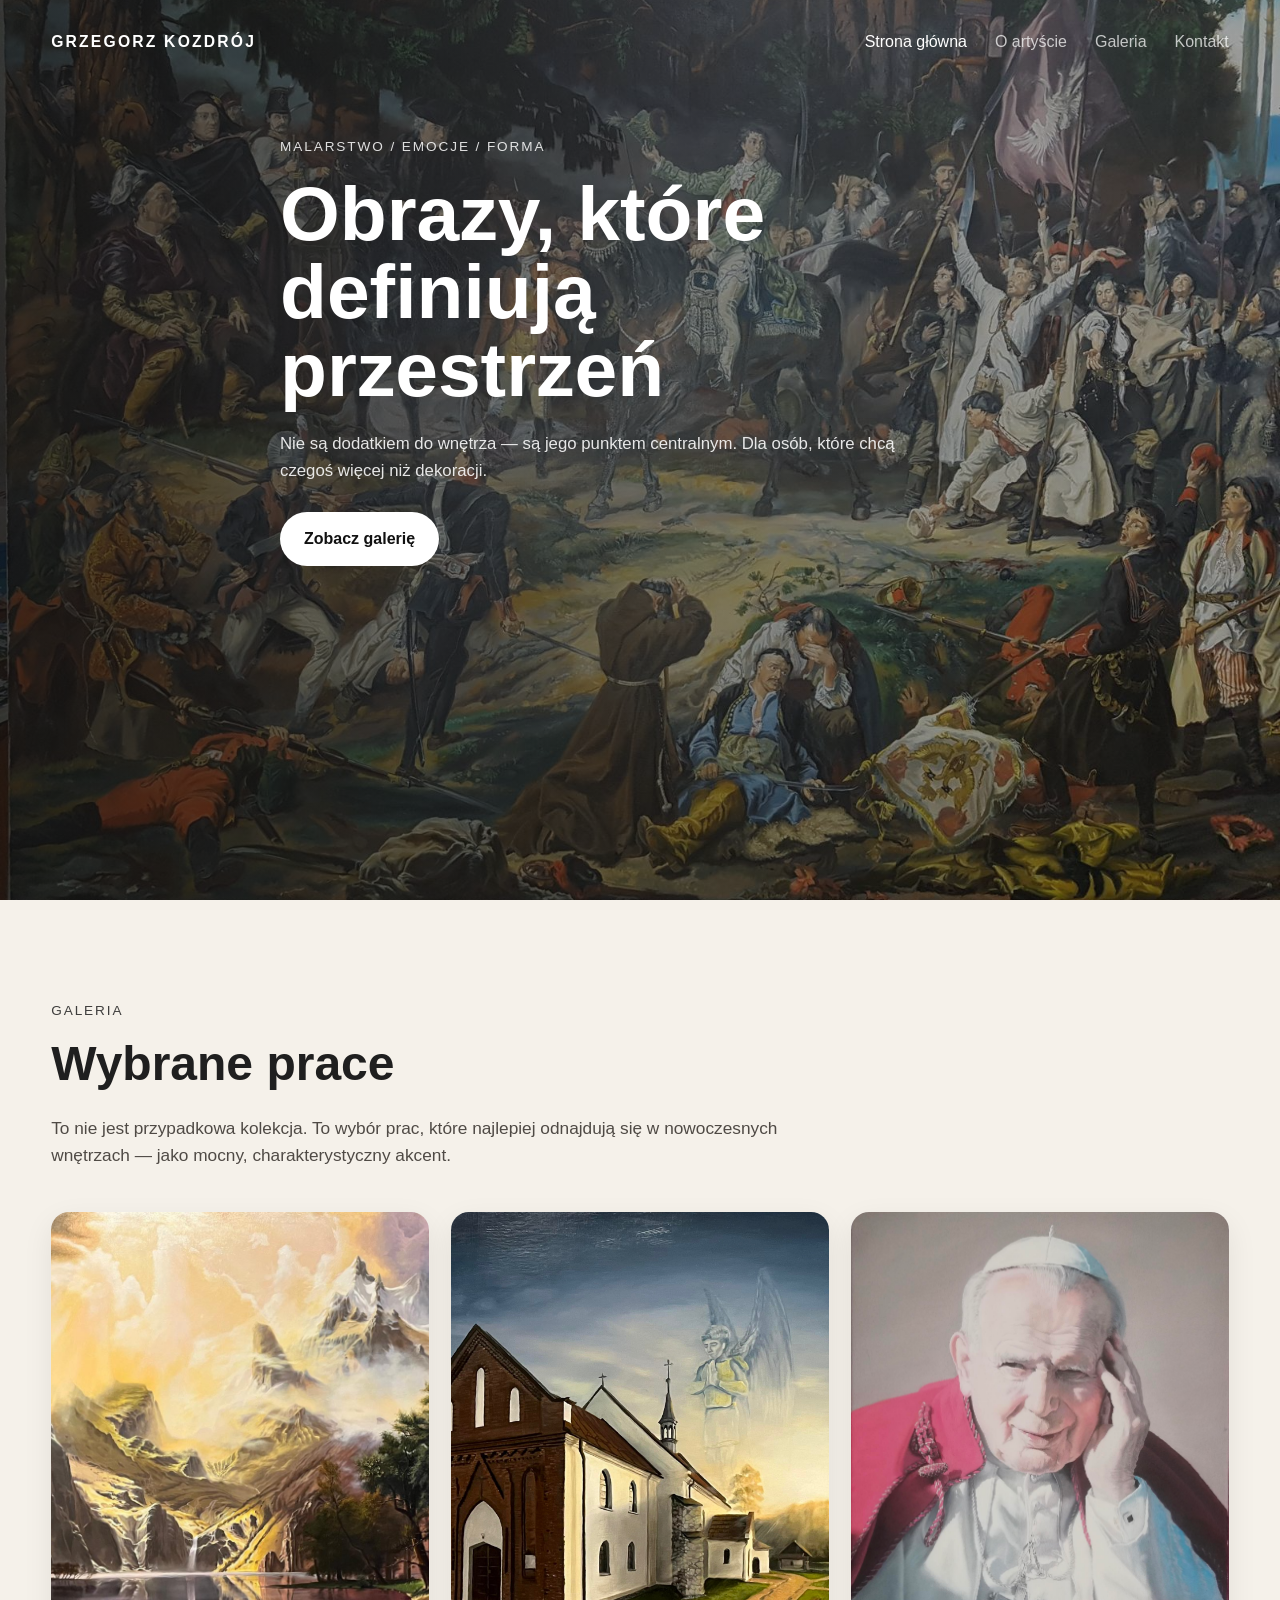
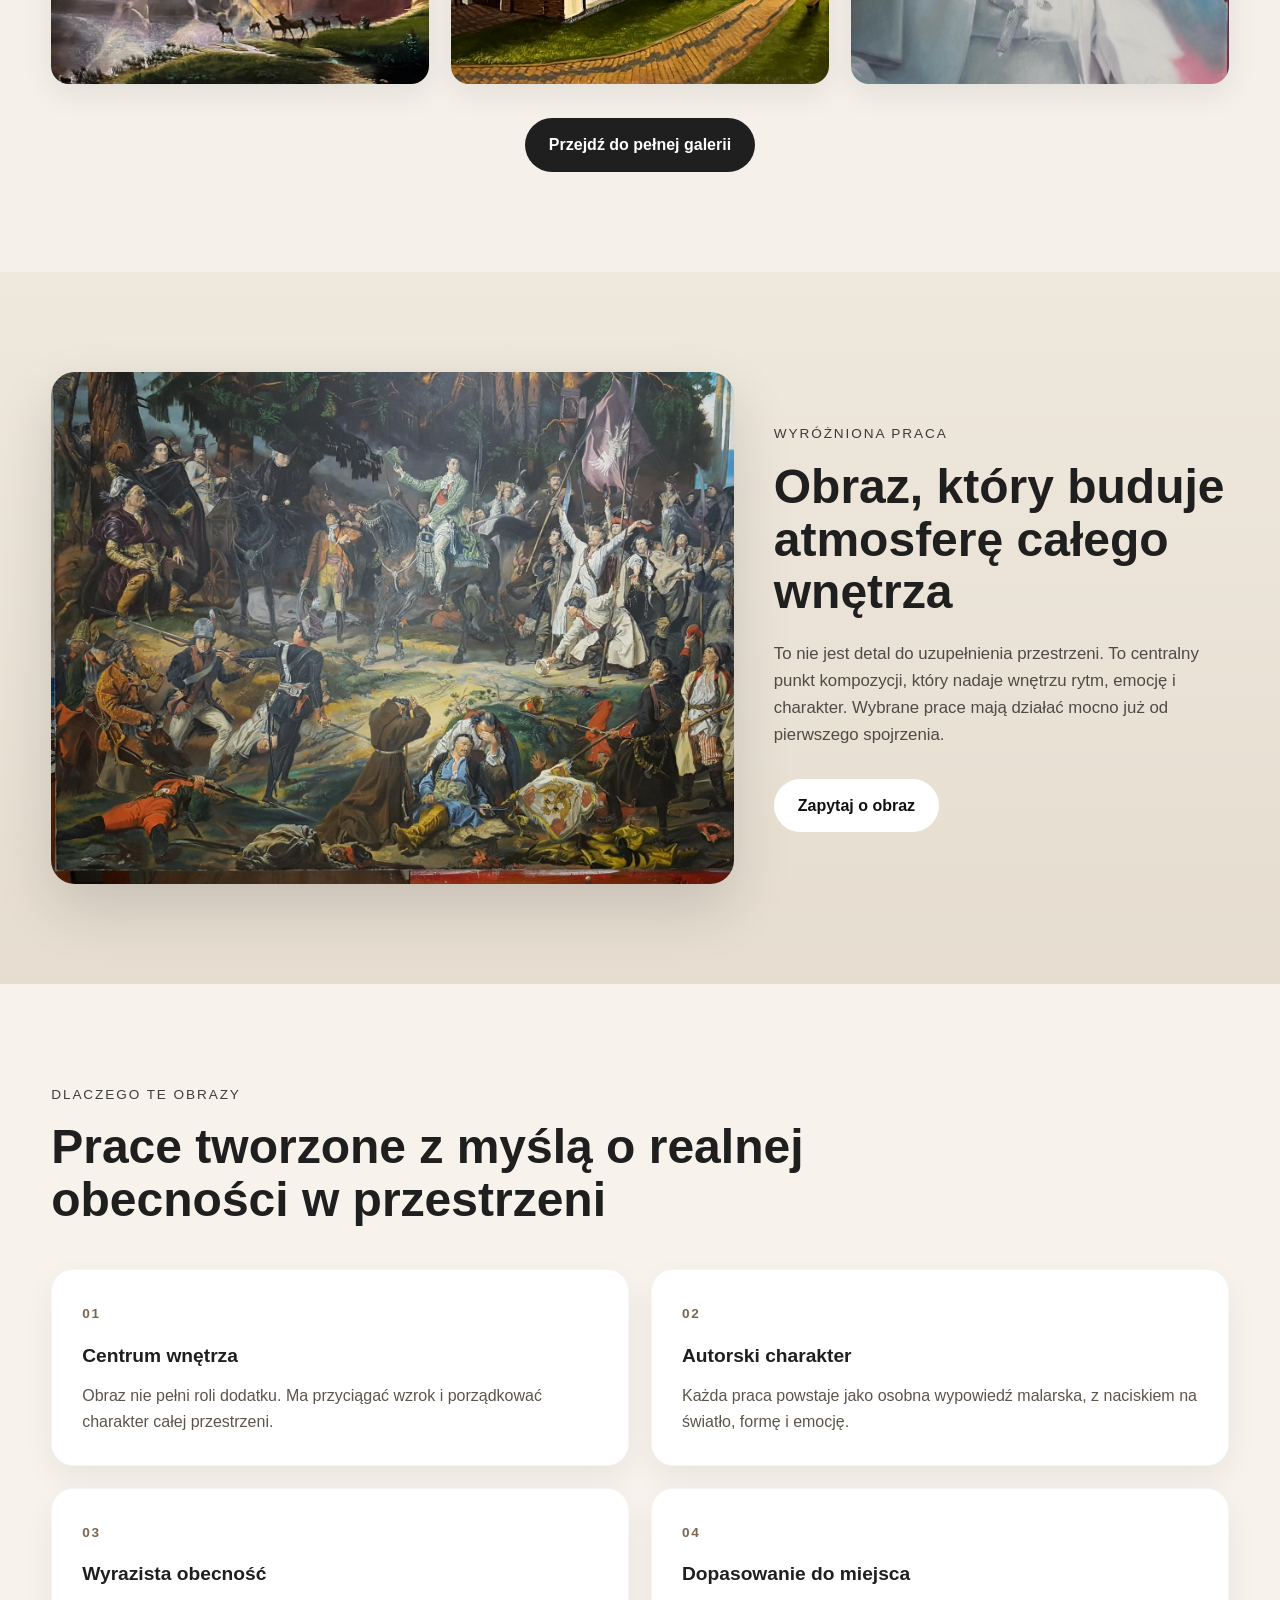
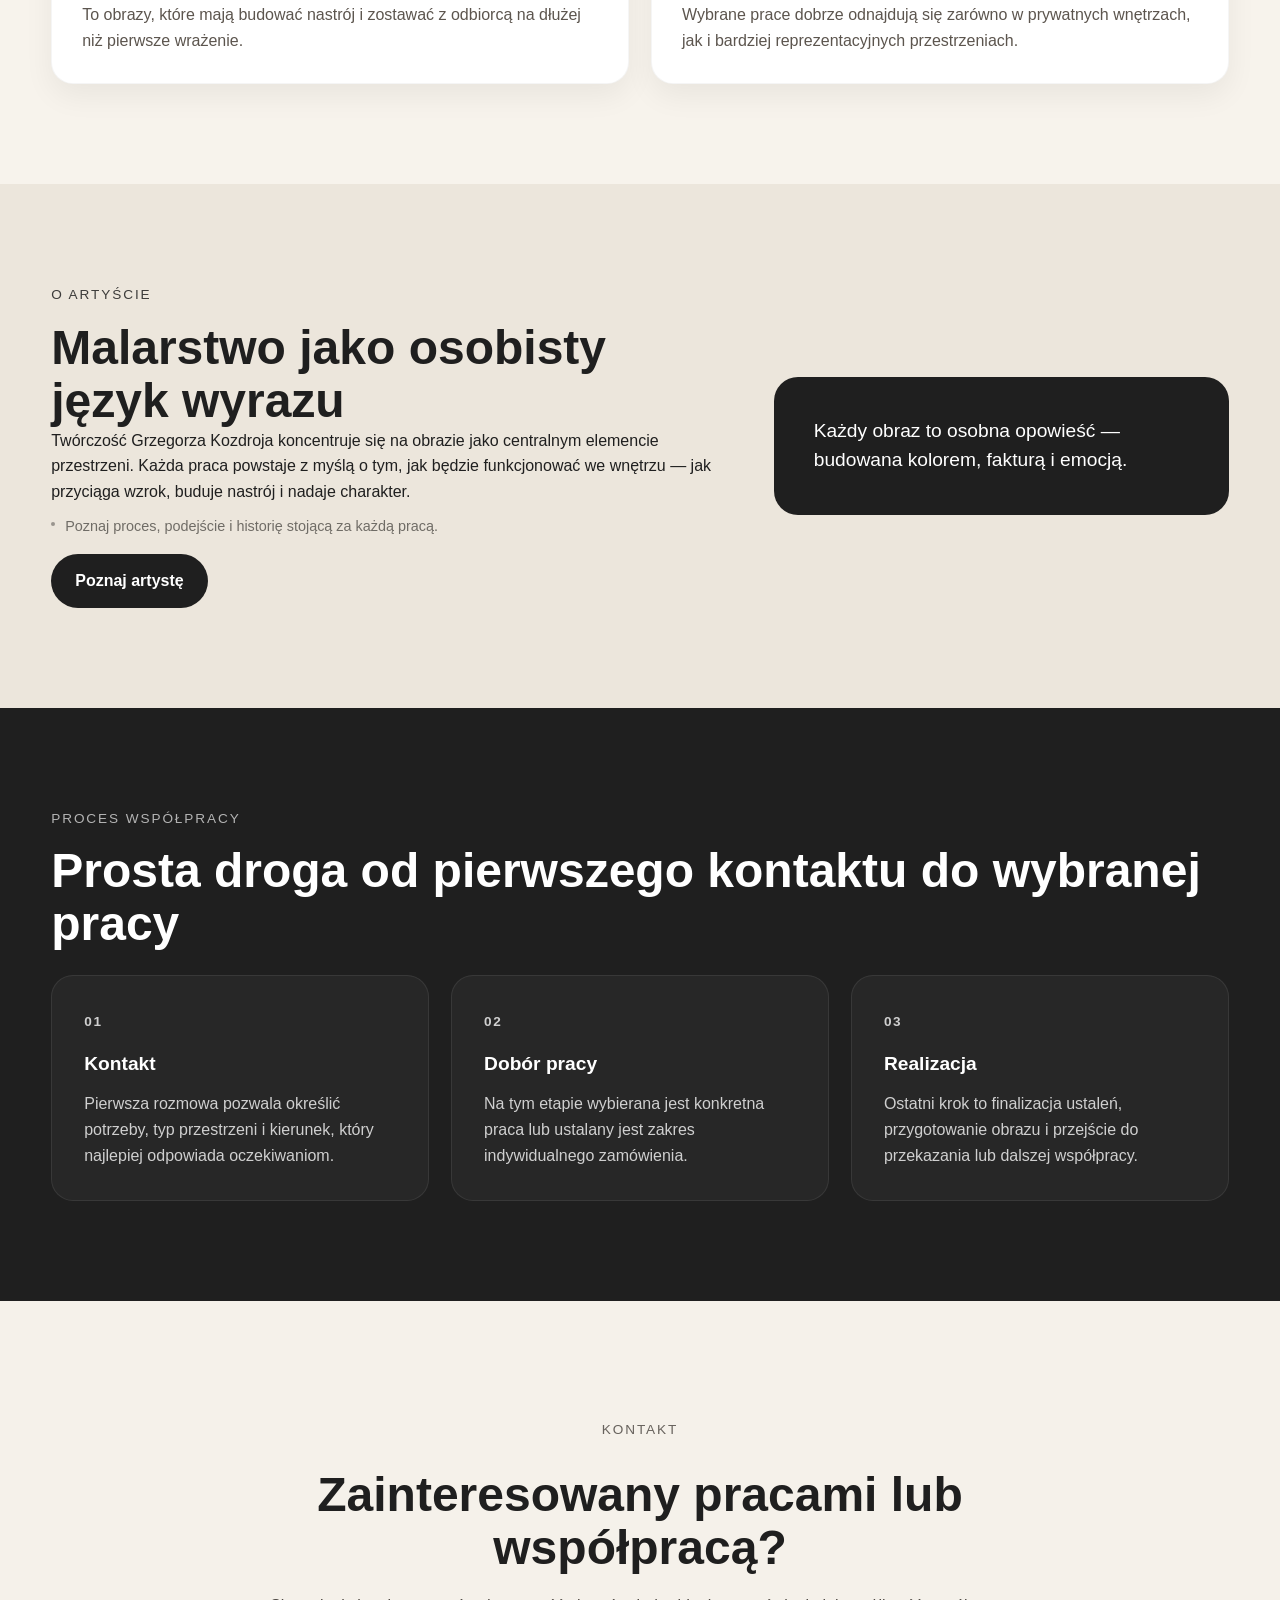
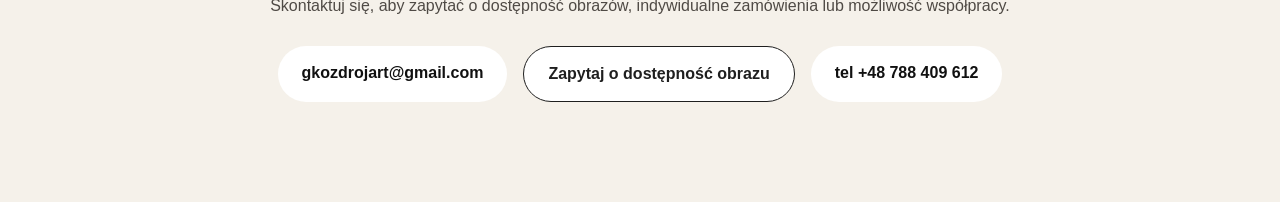
==== index.html @ 3de90eea "update kontaktu" ====
<!DOCTYPE html>
<html lang="pl">
<head>
  <meta charset="UTF-8" />
  <meta name="viewport" content="width=device-width, initial-scale=1.0" />
  <title>Grzegorz Kozdrój | Malarstwo</title>
  <link rel="stylesheet" href="style.css" />
</head>
<body>
  <header  class="site-header">
    <div class="container header-inner">
      <a href="index.html" class="brand">Grzegorz Kozdrój</a>

      <nav class="main-nav" aria-label="Nawigacja główna">
        <a href="index.html" class="active">Strona główna</a>
        <a href="artysta.html">O artyście</a>
        <a href="galeria.html">Galeria</a>
        <a href="#kontakt">Kontakt</a>
      </nav>

      <button
        class="mobile-menu-btn"
        type="button"
        aria-label="Otwórz menu"
        aria-expanded="false"
      >
        <span></span>
        <span></span>
      </button>
    </div>

    <div class="mobile-nav">
      <a href="index.html" class="active">Strona główna</a>
      <a href="artysta.html">O artyście</a>
      <a href="galeria.html">Galeria</a>
      <a href="#kontakt">Kontakt</a>
    </div>
  </header>
  <header class="hero">
    

    <div class="hero-content">
      <p class="hero-subtitle">Malarstwo / Emocje / Forma</p>
      <h1>Obrazy, które definiują przestrzeń</h1>
      <p class="hero-text">
        Nie są dodatkiem do wnętrza — są jego punktem centralnym.
        Dla osób, które chcą czegoś więcej niż dekoracji.   
      </p>
      <a href="galeria.html" class="btn">Zobacz galerię</a>
    </div>
  </header>

  <main>
    <section class="intro">
      <div class="container">
        <div class="section-heading">
          <p class="eyebrow">Galeria</p>
          <h2>Wybrane prace</h2>
        </div>
        <p class="intro-text">
            To nie jest przypadkowa kolekcja.
            To wybór prac, które najlepiej odnajdują się w nowoczesnych wnętrzach —
            jako mocny, charakterystyczny akcent.
        </p>

        <div class="preview-grid">
          <article class="preview-card">
            <img src="images/gallery-item4.jpg" alt="Obraz Grzegorza Kozdroja 1">
          </article>
          <article class="preview-card">
            <img src="images/gallery-item8.jpg" alt="Obraz Grzegorza Kozdroja 2">
          </article>
          <article class="preview-card">
            <img src="images/gallery-item11.jpg" alt="Obraz Grzegorza Kozdroja 3">
          </article>
        </div>

        <div class="center">
          <a href="galeria.html" class="btn btn-secondary">Przejdź do pełnej galerii</a>
        </div>
      </div>
    </section>
    <section class="featured-work" id="wyrozniona-praca">
      <div class="container featured-grid">
        <div class="featured-image-wrap">
          <img src="images/gallery-item3.jpg" alt="Wyróżniona praca Grzegorza Kozdroja" />
        </div>

        <div class="featured-content">
          <p class="eyebrow">Wyróżniona praca</p>
          <h2>Obraz, który buduje atmosferę całego wnętrza</h2>
          <p class="featured-text">
            To nie jest detal do uzupełnienia przestrzeni. To centralny punkt kompozycji,
            który nadaje wnętrzu rytm, emocję i charakter. Wybrane prace mają działać
            mocno już od pierwszego spojrzenia.
          </p>
          <a href="#kontakt" class="btn">Zapytaj o obraz</a>
        </div>
      </div>
    </section>

    <section class="value-section" id="dlaczego-te-obrazy">
      <div class="container">
        <div class="section-heading value-heading">
          <p class="eyebrow">Dlaczego te obrazy</p>
          <h2>Prace tworzone z myślą o realnej obecności w przestrzeni</h2>
        </div>

        <div class="value-grid">
          <article class="value-card">
            <span class="value-number">01</span>
            <h3>Centrum wnętrza</h3>
            <p>Obraz nie pełni roli dodatku. Ma przyciągać wzrok i porządkować charakter całej przestrzeni.</p>
          </article>

          <article class="value-card">
            <span class="value-number">02</span>
            <h3>Autorski charakter</h3>
            <p>Każda praca powstaje jako osobna wypowiedź malarska, z naciskiem na światło, formę i emocję.</p>
          </article>

          <article class="value-card">
            <span class="value-number">03</span>
            <h3>Wyrazista obecność</h3>
            <p>To obrazy, które mają budować nastrój i zostawać z odbiorcą na dłużej niż pierwsze wrażenie.</p>
          </article>

          <article class="value-card">
            <span class="value-number">04</span>
            <h3>Dopasowanie do miejsca</h3>
            <p>Wybrane prace dobrze odnajdują się zarówno w prywatnych wnętrzach, jak i bardziej reprezentacyjnych przestrzeniach.</p>
          </article>
        </div>
      </div>
    </section>

    <section class="about" id="o-artyscie">
      <div class="container about-grid">
        <div class="about-text">
          <p class="eyebrow">O artyście</p>
          <h2>Malarstwo jako osobisty język wyrazu</h2>
          <p>
            Twórczość Grzegorza Kozdroja koncentruje się na obrazie jako centralnym elemencie przestrzeni.
            Każda praca powstaje z myślą o tym, jak będzie funkcjonować we wnętrzu —
            jak przyciąga wzrok, buduje nastrój i nadaje charakter.
          </p>
          <p class="microcopy">Poznaj proces, podejście i historię stojącą za każdą pracą.</p>
          <a href="artysta.html" class="btn btn-secondary">Poznaj artystę</a>
        </div>

        <div class="about-box">
          <p>
            Każdy obraz to osobna opowieść — budowana kolorem, fakturą i emocją.
          </p>
        </div>
      </div>
    </section>

    <section class="process-section" id="proces-wspolpracy">
      <div class="container">
        <div class="section-heading process-heading">
          <p class="eyebrow">Proces współpracy</p>
          <h2>Prosta droga od pierwszego kontaktu do wybranej pracy</h2>
        </div>

        <div class="process-grid">
          <article class="process-card">
            <span class="process-step">01</span>
            <h3>Kontakt</h3>
            <p>Pierwsza rozmowa pozwala określić potrzeby, typ przestrzeni i kierunek, który najlepiej odpowiada oczekiwaniom.</p>
          </article>

          <article class="process-card">
            <span class="process-step">02</span>
            <h3>Dobór pracy</h3>
            <p>Na tym etapie wybierana jest konkretna praca lub ustalany jest zakres indywidualnego zamówienia.</p>
          </article>

          <article class="process-card">
            <span class="process-step">03</span>
            <h3>Realizacja</h3>
            <p>Ostatni krok to finalizacja ustaleń, przygotowanie obrazu i przejście do przekazania lub dalszej współpracy.</p>
          </article>
        </div>
      </div>
    </section>
    <!--
    <section class="testimonial-home" aria-labelledby="opinia-o-tworczosci-home">
      <div class="container testimonial-home-grid">
        <div class="testimonial-home-media">
          <img src="images/image.png" alt="Osoba wypowiadająca się o twórczości Grzegorza Kozdroja" />
        </div>
  
        <div class="testimonial-home-content">
          <p class="eyebrow">Opinia o twórczości</p>
          <h2 id="opinia-o-tworczosci-home">Malarstwo docenione przez osoby związane ze sztuką</h2>
  
          <blockquote class="testimonial-home-quote">
            „Twórczość Grzegorza Kozdroja wyróżnia się wyczuciem koloru, uważnością na detal oraz umiejętnością budowania nastroju obrazu. To malarstwo prowadzone z wrażliwością i autentycznym zrozumieniem tradycji.”
          </blockquote>
  
          <div class="testimonial-home-author">
            <strong>Imię i nazwisko do uzupełnienia</strong>
            <span>Nauczycielka malarstwa / ekspertka — do doprecyzowania</span>
          </div>
        </div>
      </div>
    </section>
    -->
    <section class="contact" id="kontakt">
      <div class="container contact-box">
        <p class="eyebrow">Kontakt</p>
        <h2>Zainteresowany pracami lub współpracą?</h2>
        <p>
          Skontaktuj się, aby zapytać o dostępność obrazów, indywidualne zamówienia
          lub możliwość współpracy.
        </p>
        <div class="contact-actions">
          <a href="mailto:gkozdrojart@gmail.com" class="btn">gkozdrojart@gmail.com</a>
          <a href="mailto:gkozdrojart@gmail.com?subject=Zapytanie%20o%20dost%C4%99pno%C5%9B%C4%87%20obrazu" class="btn btn-secondary-outline">Zapytaj o dostępność obrazu</a>
          <a href="tel:+48788409612" class="btn">tel +48 788 409 612</a>
        </div>
      </div>
    </section>
  </main>
  <script src="artysta.js"></script>
</body>
</html>
---- style.css ----
* {
    margin: 0;
    padding: 0;
    box-sizing: border-box;
  }
  
  html {
    scroll-behavior: smooth;
    overflow-x: hidden;
  }
  
  body {
    font-family: Arial, sans-serif;
    background: #f5f1ea;
    color: #1f1f1f;
    line-height: 1.6;
    width: 100%;
    overflow-x: hidden;
  }
  
  img {
    width: 100%;
    display: block;
  }
  
  a {
    text-decoration: none;
    color: inherit;
  }
  
  .container {
    width: min(1180px, 92%);
    max-width: 100%;
    margin: 0 auto;
  }
  
  .hero {
    min-height: 100vh;
    background:
      linear-gradient(to right, rgba(20, 20, 20, 0.70), rgba(20, 20, 20, 0.30)),
      url("images/hero.jpg") center/cover no-repeat;
    color: #ffffff;
    display: flex;
    flex-direction: column;
    justify-content: space-between;
    padding: 24px 0 60px;
  }
  
  
  .logo {
    font-size: 1.1rem;
    font-weight: 700;
    letter-spacing: 0.08em;
    text-transform: uppercase;
  }
  
/* HEADER */

.site-header {
  position: absolute;
  top: 0;
  left: 0;
  width: 100%;
  z-index: 100;
  background: transparent;
  border-bottom: 1px solid transparent;
  backdrop-filter: none;
  color: white;
}

.header-inner {
  min-height: 84px;
  display: flex;
  align-items: center;
  justify-content: space-between;
  gap: 24px;
}

.brand {
  position: relative;
  z-index: 3;
  font-size: 0.98rem;
  font-weight: 700;
  letter-spacing: 0.14em;
  text-transform: uppercase;
  line-height: 1.2;
}

.main-nav {
  display: flex;
  align-items: center;
  gap: 28px;
}

.main-nav a {
  color: rgba(255, 255, 255, 0.72);
  transition: color var(--transition);
}

.main-nav a:hover,
.main-nav a.active {
  color: var(--text);
}

.mobile-menu-btn {
  display: none;
  width: 52px;
  height: 52px;
  border: 1px solid var(--line-strong);
  border-radius: 50%;
  background: rgba(255, 255, 255, 0.6);
  backdrop-filter: blur(10px);
  align-items: center;
  justify-content: center;
  flex-direction: column;
  gap: 6px;
  cursor: pointer;
}

.mobile-menu-btn span {
  width: 18px;
  height: 2px;
  border-radius: 999px;
  background: var(--text);
  display: block;
}

.mobile-nav {
  display: none;
}
  
  .hero-content {
    width: min(1180px, 92%);
    margin: 0 auto;
    max-width: 720px;
    overflow: hidden;
    padding-top: 112px;
  }
  
  .hero-subtitle,
  .eyebrow {
    font-size: 0.85rem;
    text-transform: uppercase;
    letter-spacing: 0.14em;
    margin-bottom: 16px;
    opacity: 0.85;
  }
  
  .hero h1 {
    font-size: clamp(2.6rem, 6vw, 5.2rem);
    line-height: 1.02;
    margin-bottom: 22px;
    max-width: 100%;
    overflow-wrap: anywhere;
  }
  
  .hero-text {
    max-width: 620px;
    font-size: 1.05rem;
    margin-bottom: 28px;
    color: rgba(255, 255, 255, 0.88);
  }
  
  .btn {
    display: inline-block;
    padding: 14px 24px;
    border-radius: 999px;
    background: #ffffff;
    color: #111111;
    font-weight: 600;
    transition: transform 0.2s ease, opacity 0.2s ease;
  }
  
  .btn:hover {
    transform: translateY(-1px);
    opacity: 0.95;
  }
  
  .btn-secondary {
    background: #1f1f1f;
    color: #ffffff;
  }
  
  .intro,
  .featured-work,
  .value-section,
  .about,
  .process-section,
  .contact {
    padding: 100px 0;
  }
  
/* THEMES SECTION */
.themes {
    padding: 100px 0;
    background: linear-gradient(180deg, #f5f1ea 0%, #efe8dd 100%);
  }
  
  .themes-grid {
    display: grid;
    grid-template-columns: 1fr 1.1fr;
    gap: 48px;
    align-items: start;
  }
  
  .themes-intro h2 {
    margin-top: 14px;
    font-size: clamp(2rem, 4vw, 3rem);
    line-height: 1.05;
  }
  
  .themes-intro p:last-child {
    margin-top: 18px;
    max-width: 520px;
    color: #4f4a45;
    font-size: 1.05rem;
  }
  
  .themes-columns {
    display: grid;
    grid-template-columns: repeat(2, 1fr);
    gap: 22px;
  }
  
  .theme-block {
    background: #ffffff;
    padding: 28px;
    border-radius: 20px;
    border: 1px solid rgba(0,0,0,0.04);
    transition: transform 0.25s ease, box-shadow 0.25s ease;
  }
  
  .theme-block h3 {
    font-size: 1.2rem;
    margin-bottom: 10px;
  }
  
  .theme-block p {
    color: #6b645d;
    font-size: 0.95rem;
  }
  
  /* bardzo subtelny efekt */
  .theme-block:hover {
    transform: translateY(-2px);
    box-shadow: 0 10px 25px rgba(0,0,0,0.06);
  }

  .section-heading {
    margin-bottom: 24px;
  }
  
  .section-heading h2,
  .about h2,
  .contact h2,
  .featured-content h2 {
    font-size: clamp(2rem, 4vw, 3rem);
    line-height: 1.1;
  }
  
  .intro-text {
    max-width: 760px;
    font-size: 1.08rem;
    margin-bottom: 42px;
    color: #4f4a45;
  }
  
  .preview-grid {
    display: grid;
    grid-template-columns: repeat(3, 1fr);
    gap: 22px;
    margin-bottom: 34px;
  }
  
  .preview-card {
    background: #ffffff;
    border-radius: 18px;
    overflow: hidden;
    box-shadow: 0 10px 30px rgba(0, 0, 0, 0.08);
    aspect-ratio: 4 / 5;
  }
  
  .preview-card img {
    height: 100%;
    object-fit: cover;
  }
  
  .center {
    text-align: center;
  }
  
  .about {
    background: #ece6dc;
  }
  
  .about-grid {
    display: grid;
    grid-template-columns: 1.2fr 0.8fr;
    gap: 40px;
    align-items: center;
  }
  
  .about-text p:last-child {
    margin-top: 20px;
    max-width: 700px;
    color: #4f4a45;
    font-size: 1.05rem;
  }
  
  .about-box {
    background: #1f1f1f;
    color: #ffffff;
    padding: 40px;
    border-radius: 24px;
    font-size: 1.2rem;
    line-height: 1.5;
  }
  
  .contact-box {
    text-align: center;
    max-width: 860px;
  }
  
  .contact-box p {
    margin: 18px auto 28px;
    color: #4f4a45;
  }

  .featured-work {
    background: linear-gradient(180deg, #efe8dd 0%, #e6ddd0 100%);
  }

  .featured-grid {
    display: grid;
    grid-template-columns: 1.2fr 0.8fr;
    gap: 40px;
    align-items: center;
  }

  .featured-image-wrap {
    border-radius: 24px;
    overflow: hidden;
    box-shadow: 0 24px 60px rgba(0, 0, 0, 0.14);
    min-height: 320px;
  }

  .featured-image-wrap img {
    width: 100%;
    height: 100%;
    object-fit: cover;
  }

  .featured-content {
    max-width: 520px;
  }

  .featured-text {
    margin: 22px 0 30px;
    color: #4f4a45;
    font-size: 1.05rem;
  }

  .value-section {
    background: #f7f3ec;
  }

  .value-heading {
    max-width: 760px;
    margin-bottom: 42px;
  }

  .value-grid {
    display: grid;
    grid-template-columns: repeat(2, 1fr);
    gap: 22px;
  }

  .value-card {
    background: #ffffff;
    padding: 30px;
    border-radius: 22px;
    box-shadow: 0 12px 30px rgba(0, 0, 0, 0.06);
    border: 1px solid rgba(0, 0, 0, 0.04);
  }

  .value-number,
  .process-step {
    display: inline-block;
    margin-bottom: 16px;
    font-size: 0.85rem;
    font-weight: 700;
    letter-spacing: 0.12em;
    color: #7b6751;
  }

  .value-card h3,
  .process-card h3 {
    font-size: 1.2rem;
    margin-bottom: 12px;
  }

  .value-card p,
  .process-card p {
    color: #5c554e;
  }

  .process-section {
    background: #1f1f1f;
    color: #ffffff;
  }

  .process-section .eyebrow,
  .process-section .process-step,
  .process-section p {
    color: rgba(255, 255, 255, 0.78);
  }

  .process-grid {
    display: grid;
    grid-template-columns: repeat(3, 1fr);
    gap: 22px;
  }

  .process-card {
    padding: 32px;
    border-radius: 22px;
    background: rgba(255, 255, 255, 0.04);
    border: 1px solid rgba(255, 255, 255, 0.08);
  }

  .contact-actions {
    display: flex;
    justify-content: center;
    gap: 16px;
    flex-wrap: wrap;
  }

.testimonial-home {
  padding: 100px 0;
  background: linear-gradient(180deg, #f3ece2 0%, #ece2d5 100%);
}

.testimonial-home-grid {
  display: grid;
  grid-template-columns: 0.86fr 1.14fr;
  gap: 40px;
  align-items: center;
}

.testimonial-home-media {
  position: relative;
  overflow: hidden;
  border-radius: 26px;
  aspect-ratio: 4 / 5;
  background: #ddd3c6;
  box-shadow: 0 24px 60px rgba(0, 0, 0, 0.14);
}

.testimonial-home-media img {
  width: 100%;
  height: 100%;
  object-fit: cover;
}

.testimonial-home-content h2 {
  margin-top: 14px;
  max-width: 14ch;
  font-size: clamp(2rem, 4vw, 3.1rem);
  line-height: 1.06;
}

.testimonial-home-quote {
  margin-top: 24px;
  max-width: 56ch;
  font-size: 1.08rem;
  line-height: 1.85;
  color: #3f3933;
}

.testimonial-home-author {
  margin-top: 24px;
  display: grid;
  gap: 4px;
}

.testimonial-home-author strong {
  font-size: 1rem;
  font-weight: 600;
  color: #1f1f1f;
}

.testimonial-home-author span {
  font-size: 0.95rem;
  color: #6a625a;
}

  .btn-secondary-outline {
    display: inline-block;
    padding: 14px 24px;
    border-radius: 999px;
    border: 1px solid #1f1f1f;
    color: #1f1f1f;
    font-weight: 600;
    transition: transform 0.2s ease, opacity 0.2s ease, background 0.2s ease;
  }

  .btn-secondary-outline:hover {
    transform: translateY(-1px);
    opacity: 0.96;
    background: rgba(31, 31, 31, 0.04);
  }

.mobile-menu-btn {
  display: none;
  width: 52px;
  height: 52px;
  border: 1px solid rgba(29, 27, 24, 0.14);
  border-radius: 50%;
  background: rgba(255, 255, 255, 0.6);
  backdrop-filter: blur(10px);
  align-items: center;
  justify-content: center;
  flex-direction: column;
  gap: 6px;
  cursor: pointer;
  transition:
    background var(--transition),
    border-color var(--transition),
    transform var(--transition);
}
  
  .mobile-menu-btn:hover {
    transform: translateY(-1px);
  }
  
.mobile-menu-btn span {
  width: 18px;
  height: 2px;
  border-radius: 999px;
  background: #1d1b18;
  display: block;
  transition: transform var(--transition), opacity var(--transition);
}
  
  .mobile-menu-btn.is-active span:first-child {
    transform: translateY(4px) rotate(45deg);
  }
  
  .mobile-menu-btn.is-active span:last-child {
    transform: translateY(-4px) rotate(-45deg);
  }
  
  .mobile-nav {
    display: none;
  }

  
/* MOBILE */
@media (max-width: 900px) {
  .themes-grid,
  .themes-columns,
  .about-grid,
  .featured-grid,
  .value-grid,
  .process-grid,
  .testimonial-home-grid {
    grid-template-columns: 1fr;
  }

  .hero {
    min-height: auto;
    padding: 20px 0 56px;
    background:
      linear-gradient(to bottom, rgba(15, 15, 15, 0.72), rgba(15, 15, 15, 0.42)),
      url("images/hero.jpg") center/cover no-repeat;
  }

  .navbar {
    width: 92%;
    max-width: 92%;
    flex-direction: column;
    align-items: flex-start;
    gap: 14px;
  }

  .logo {
    font-size: 1rem;
    letter-spacing: 0.06em;
  }

  .nav-links {
    width: 100%;
    gap: 12px;
    flex-wrap: wrap;
    justify-content: flex-start;
  }

  .nav-links a {
    display: inline-flex;
    padding: 10px 14px;
    border-radius: 999px;
    background: rgba(255, 255, 255, 0.08);
  }

  .site-header {
    background: transparent;
    border-bottom: 1px solid transparent;
    backdrop-filter: none;
  }

  .header-inner {
    min-height: auto;
    padding: 14px 0;
  }

  .main-nav {
    display: none;
  }

  .mobile-menu-btn {
    display: inline-flex;
  }

  .mobile-nav {
    display: grid;
    grid-template-columns: repeat(2, 1fr);
    gap: 10px;
    padding: 0 14px 16px;
  }

  .mobile-nav a {
    min-height: 46px;
    display: flex;
    align-items: center;
    justify-content: center;
    text-align: center;
    padding: 10px 12px;
    border-radius: 16px;
    background: rgba(255, 255, 255, 0.68);
    border: 1px solid rgba(255, 255, 255, 0.8);
    color: rgba(29, 27, 24, 0.8);
    font-size: 0.92rem;
    font-weight: 500;
  }

  .mobile-nav a.active {
    background: #1d1b18;
    color: #ffffff;
    border-color: #1d1b18;
  }

  .hero-content {
    width: 92%;
    max-width: 92%;
    padding-top: 48px;
  }

  .hero-subtitle,
  .eyebrow {
    font-size: 0.74rem;
    letter-spacing: 0.16em;
    margin-bottom: 12px;
  }

  .hero h1 {
    font-size: clamp(2.2rem, 10vw, 3.6rem);
    line-height: 1.04;
    margin-bottom: 18px;
    max-width: 10ch;
  }

  .hero-text {
    max-width: 34ch;
    font-size: 0.98rem;
    margin-bottom: 24px;
  }

  .btn,
  .btn-secondary,
  .btn-secondary-outline {
    width: 100%;
    justify-content: center;
    text-align: center;
  }

  .themes-grid {
    gap: 32px;
  }

  .themes-columns,
  .value-grid,
  .process-grid,
  .preview-grid {
    gap: 16px;
  }

  .intro-text,
  .themes-intro p:last-child,
  .about-text p:last-child,
  .featured-text,
  .contact-box p {
    font-size: 1rem;
    max-width: 100%;
  }

  .preview-card {
    aspect-ratio: 4 / 4.8;
  }

  .featured-grid,
  .about-grid {
    gap: 28px;
  }

  .featured-image-wrap {
    min-height: 120px;
  }

  .featured-content,
  .value-heading,
  .contact-box,
  .testimonial-home-content {
    max-width: 100%;
  }

  .about-box,
  .value-card,
  .process-card,
  .theme-block,
  .testimonial-home-content {
    padding: 24px;
  }

  .contact-actions {
    flex-direction: column;
    align-items: stretch;
  }

  .testimonial-home {
    padding: 72px 0;
  }

  .testimonial-home-grid {
    gap: 24px;
  }

  .testimonial-home-media {
    max-width: 320px;
    width: 100%;
    margin: 0 auto;
    border-radius: 22px;
  }

  .testimonial-home-content {
    padding: 0;
  }

  .testimonial-home-content h2 {
    max-width: 100%;
  }

  .testimonial-home-quote {
    font-size: 1rem;
    line-height: 1.72;
  }
}/* MOBILE */
@media (max-width: 900px) {
  .themes-grid,
  .themes-columns,
  .about-grid,
  .featured-grid,
  .value-grid,
  .process-grid,
  .testimonial-home-grid {
    grid-template-columns: 1fr;
  }

  .hero {
    min-height: auto;
    padding: 20px 0 56px;
    background:
      linear-gradient(to bottom, rgba(15, 15, 15, 0.321), rgba(15, 15, 15, 0.42)),
      url("images/hero.jpg") center/cover no-repeat;
  }

  .navbar {
    width: 92%;
    max-width: 92%;
    flex-direction: column;
    align-items: flex-start;
    gap: 14px;
  }

  .logo {
    font-size: 1rem;
    letter-spacing: 0.06em;
  }

  .nav-links {
    width: 100%;
    gap: 12px;
    flex-wrap: wrap;
    justify-content: flex-start;
  }

  .nav-links a {
    display: inline-flex;
    padding: 10px 14px;
    border-radius: 999px;
    background: rgba(255, 255, 255, 0.08);
  }

  .hero-content {
    width: 92%;
    max-width: 92%;
    padding-top: 48px;
  }

  .hero-subtitle,
  .eyebrow {
    font-size: 0.74rem;
    letter-spacing: 0.16em;
    margin-bottom: 12px;
  }

  .hero h1 {
    font-size: clamp(2.2rem, 10vw, 3.6rem);
    line-height: 1.04;
    margin-bottom: 18px;
    max-width: 10ch;
  }

  .hero-text {
    max-width: 34ch;
    font-size: 0.98rem;
    margin-bottom: 24px;
  }

  .btn,
  .btn-secondary,
  .btn-secondary-outline {
    width: 100%;
    justify-content: center;
    text-align: center;
  }

  .themes-grid {
    gap: 32px;
  }

  .themes-columns,
  .value-grid,
  .process-grid,
  .preview-grid {
    gap: 16px;
  }

  .intro-text,
  .themes-intro p:last-child,
  .about-text p:last-child,
  .featured-text,
  .contact-box p {
    font-size: 1rem;
    max-width: 100%;
  }

  .preview-card {
    aspect-ratio: 4 / 4.8;
  }

  .featured-grid,
  .about-grid {
    gap: 28px;
  }

  .featured-image-wrap {
    min-height: 220px;
  }

  .featured-content,
  .value-heading,
  .contact-box {
    max-width: 100%;
  }

  .about-box,
  .value-card,
  .process-card,
  .theme-block {
    padding: 24px;
  }

  .contact-actions {
    flex-direction: column;
    align-items: stretch;
  }
  .mobile-menu-btn {
    display: inline-flex;
  }
  
  .mobile-nav {
    display: block;
    max-height: 0;
    overflow: hidden;
    opacity: 0;
    margin-top: 4px;
    padding: 0;
    border-radius: 22px;
    background: linear-gradient(180deg, rgba(10, 10, 12, 0.88) 0%, rgba(18, 18, 22, 0.82) 100%);
    border: 1px solid rgba(255, 255, 255, 0.08);
    backdrop-filter: blur(14px);
    box-shadow: 0 18px 40px rgba(0, 0, 0, 0.28);
    transition:
      max-height 0.35s ease,
      opacity 0.25s ease,
      padding 0.25s ease,
      border-color 0.25s ease;
  }

  .mobile-nav.is-open {
    max-height: 1320px;
    opacity: 1;
    padding: 8px;
  }

  .mobile-nav a {
    min-height: 52px;
    display: flex;
    align-items: center;
    justify-content: center;
    text-align: center;
    margin-top: 0;
    padding: 12px 16px;
    border-radius: 14px;
    background: transparent;
    border: 1px solid transparent;
    color: rgba(255, 255, 255, 0.92);
    font-size: 0.95rem;
    font-weight: 500;
    letter-spacing: 0.01em;
    transition:
      background var(--transition),
      color var(--transition),
      border-color var(--transition),
      transform var(--transition);
  }

  .mobile-nav a.active {
    background: rgba(255, 255, 255, 0.1);
    color: #ffffff;
    border-color: rgba(255, 255, 255, 0.14);
  }

  .mobile-nav a:hover,
  .mobile-nav a:focus-visible {
    background: rgba(255, 255, 255, 0.06);
    color: #ffffff;
    border-color: rgba(255, 255, 255, 0.1);
    outline: none;
  }
}

  @media (max-width: 640px) {
    .intro,
    .themes,
    .featured-work,
    .value-section,
    .about,
    .process-section,
    .contact {
      padding: 64px 0;
    }

    .container,
    .navbar,
    .hero-content {
      width: calc(100% - 28px);
      max-width: calc(100% - 28px);
    }

    .hero {
      padding: 18px 0 44px;
    }

    .hero h1 {
      font-size: clamp(2rem, 11vw, 3rem);
      max-width: 9ch;
    }

    .hero-text {
      font-size: 0.95rem;
      line-height: 1.7;
    }

    .nav-links {
      gap: 10px;
    }

    .nav-links a {
      display: flex;
      justify-content: center;
      text-align: center;
      font-size: 0.95rem;
      box-sizing: border-box;
    }

    .section-heading,
    .value-heading {
      margin-bottom: 20px;
    }

    .section-heading h2,
    .about h2,
    .contact h2,
    .featured-content h2,
    .themes-intro h2 {
      font-size: clamp(1.7rem, 8vw, 2.4rem);
      line-height: 1.12;
    }

    .preview-grid,
    .themes-columns,
    .value-grid,
    .process-grid {
      gap: 14px;
    }

    .preview-card {
      aspect-ratio: 4 / 5.2;
      border-radius: 16px;
    }

    .featured-image-wrap {
      min-height: 160px;
      border-radius: 18px;
    }

    .about-box,
    .value-card,
    .process-card,
    .theme-block {
      padding: 20px;
      border-radius: 18px;
    }

    .testimonial-home {
      padding: 64px 0;
    }

    .testimonial-home-media {
      max-width: 240px;
      border-radius: 18px;
    }

    .testimonial-home-content h2 {
      font-size: clamp(1.7rem, 8vw, 2.35rem);
      line-height: 1.1;
    }

    .testimonial-home-quote {
      font-size: 0.96rem;
      line-height: 1.68;
    }

    .testimonial-home-author strong {
      font-size: 0.96rem;
    }

    .testimonial-home-author span {
      font-size: 0.9rem;
    }

    .contact-actions {
      gap: 12px;
    }
  }

  .microcopy {
    margin-top: 12px;
    margin-bottom: 16px;
  
    font-size: 0.9rem;
    line-height: 1.5;
    color: rgba(29, 27, 24, 0.6);
  
    max-width: 420px;
    position: relative;
    padding-left: 14px;
  }
  
  .microcopy::before {
    content: "";
    position: absolute;
    left: 0;
    top: 6px;
    width: 4px;
    height: 4px;
    border-radius: 50%;
    background: #1d1b18;
    opacity: 0.4;
  }

  @media (max-width: 520px) {
    .microcopy {
      font-size: 0.85rem;
      margin-top: 10px;
      margin-bottom: 14px;
    }
  }
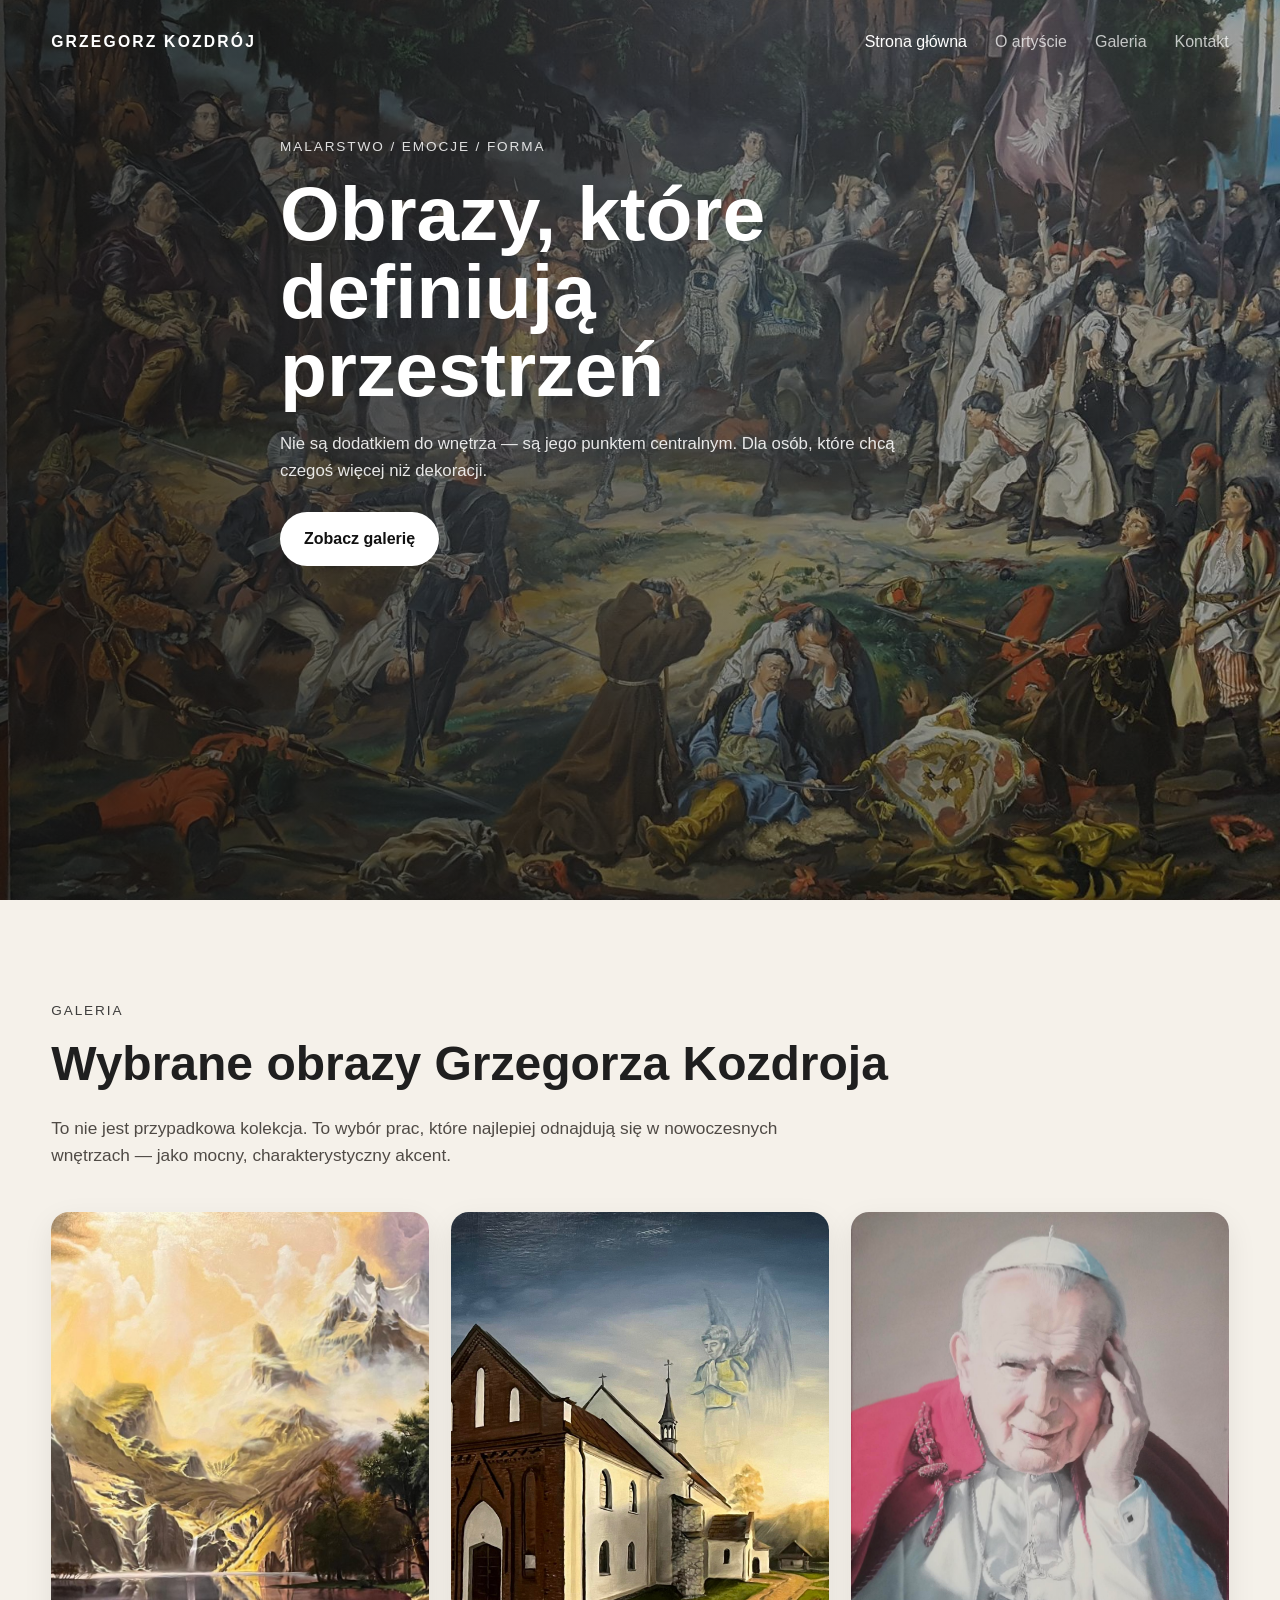
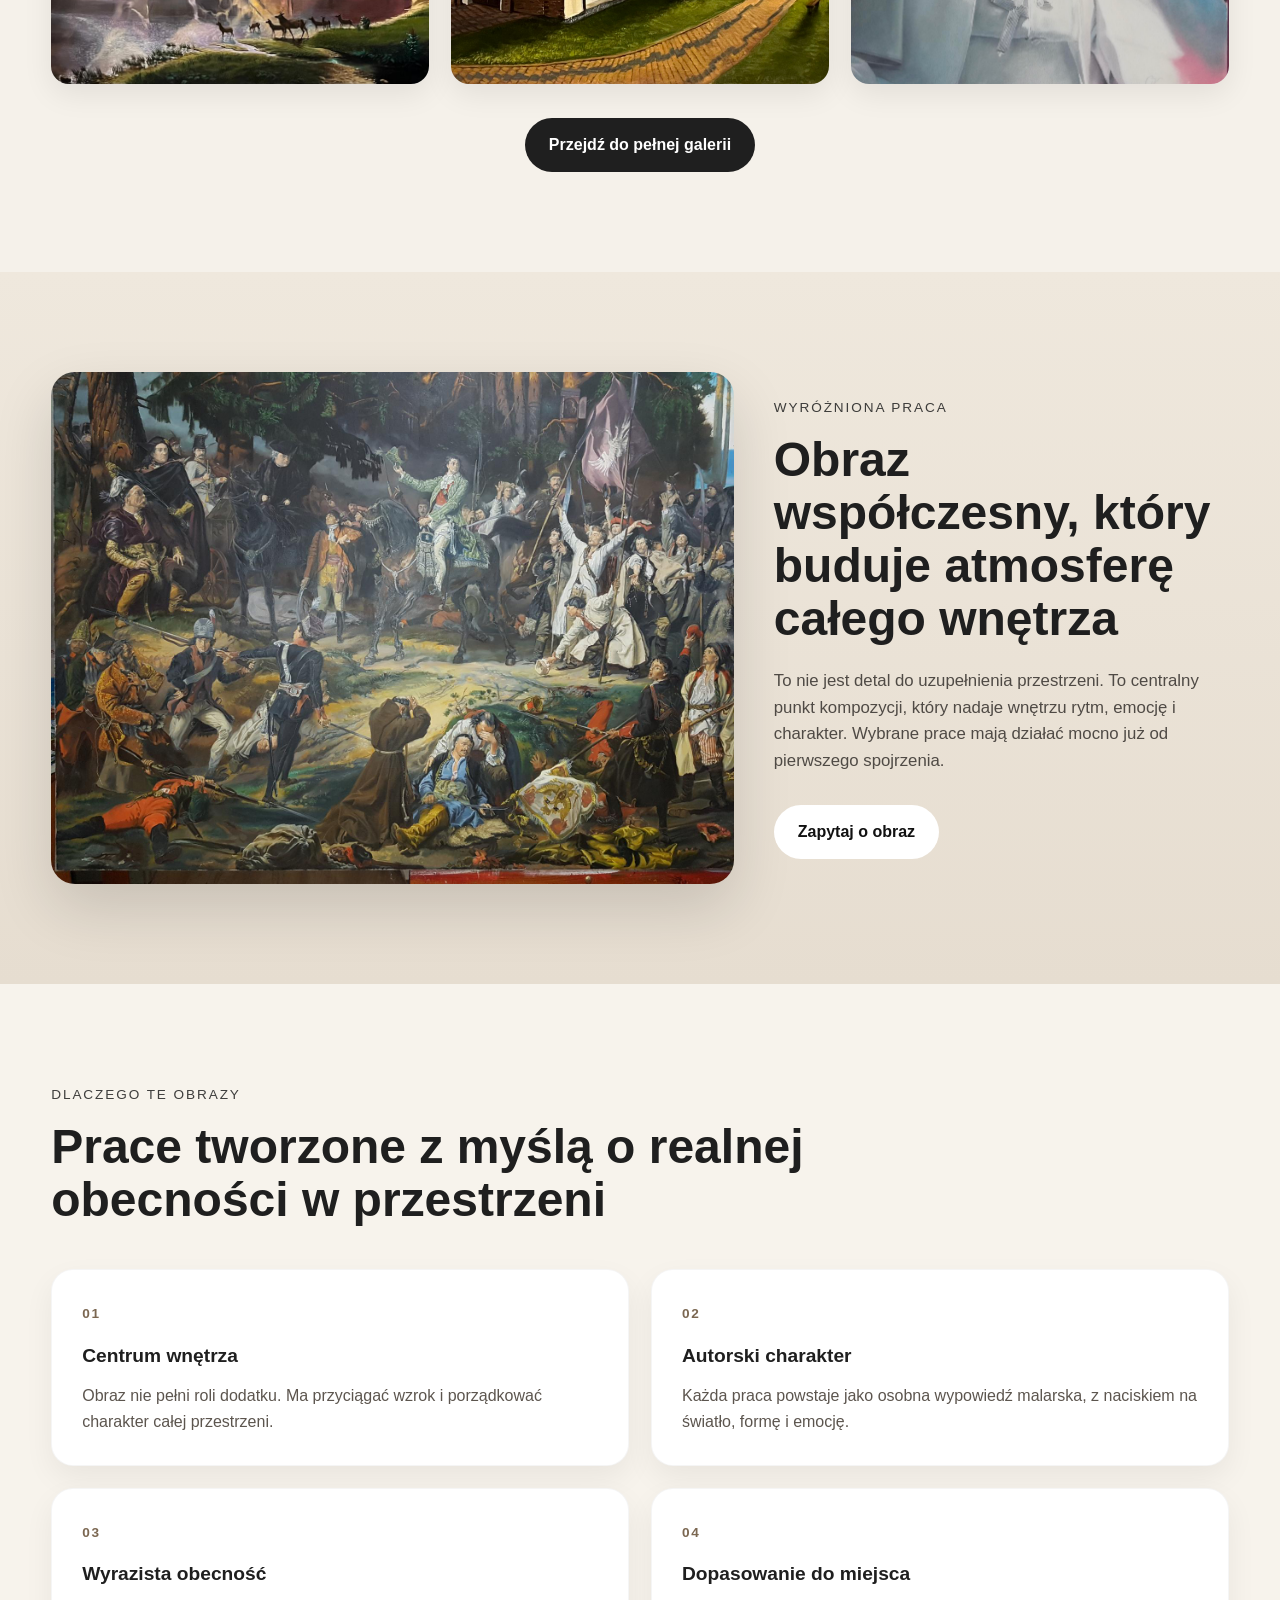
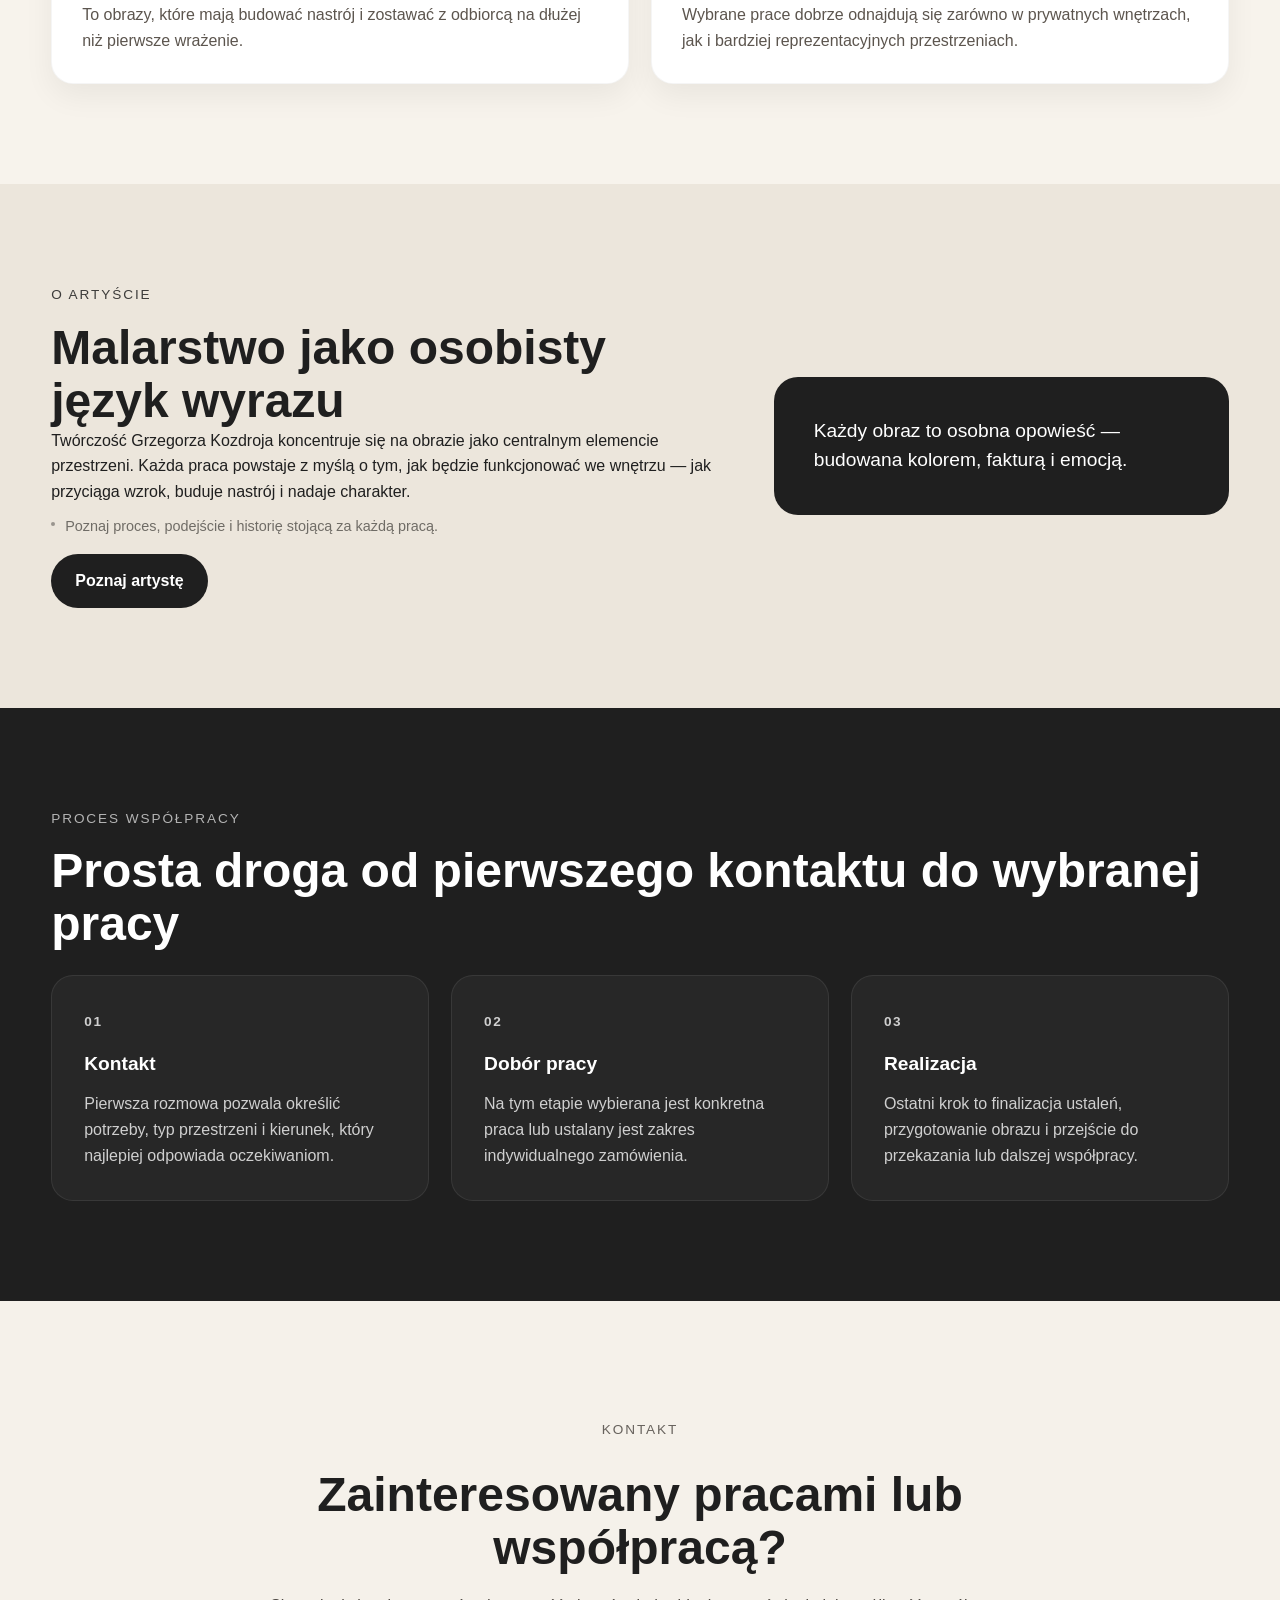
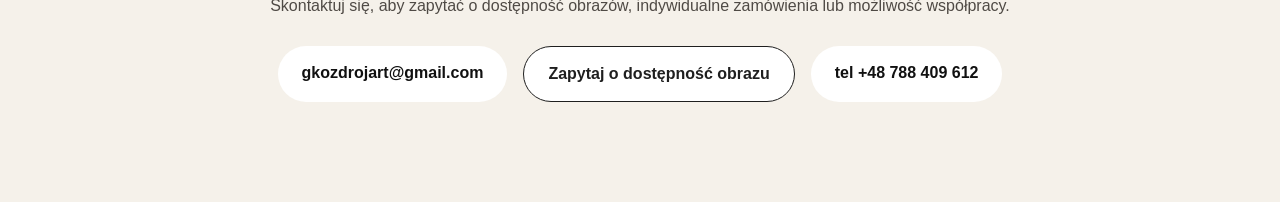
==== commit 69ac7759: "poprawki seo" ====
--- a/index.html
+++ b/index.html
@@ -3,8 +3,46 @@
 <head>
   <meta charset="UTF-8" />
   <meta name="viewport" content="width=device-width, initial-scale=1.0" />
-  <title>Grzegorz Kozdrój | Malarstwo</title>
+  <title>Grzegorz Kozdrój | Malarstwo współczesne i obrazy do wnętrz</title>
+  <meta name="description" content="Portfolio Grzegorza Kozdroja — malarstwo współczesne, wyraziste obrazy do nowoczesnych wnętrz, galeria prac oraz kontakt w sprawie dostępności obrazów." />
+  <meta name="robots" content="index, follow" />
+  <link rel="canonical" href="https://grzegorzkozdroj.pl/" />
+  <meta property="og:image:width" content="1200" />
+  <meta property="og:image:height" content="630" />
+  <meta property="og:type" content="website" />
+  <meta property="og:locale" content="pl_PL" />
+  <meta property="og:title" content="Grzegorz Kozdrój | Malarstwo współczesne i obrazy do wnętrz" />
+  <meta property="og:description" content="Portfolio Grzegorza Kozdroja — wybrane obrazy, galeria prac i kontakt w sprawie dostępności obrazów." />
+  <meta property="og:url" content="https://grzegorzkozdroj.pl/" />
+  <meta property="og:image" content="https://grzegorzkozdroj.pl/images/og-image.png" />
+  <meta property="og:image:alt" content="Wybrana praca malarska Grzegorza Kozdroja" />
+
+  <meta name="twitter:card" content="summary_large_image" />
+  <meta name="twitter:title" content="Grzegorz Kozdrój | Malarstwo współczesne i obrazy do wnętrz" />
+  <meta name="twitter:description" content="Portfolio Grzegorza Kozdroja — wybrane obrazy, galeria prac i kontakt w sprawie dostępności obrazów." />
+  <meta name="twitter:image" content="https://grzegorzkozdroj.pl/images/og-image.png" />
   <link rel="stylesheet" href="style.css" />
+  <script type="application/ld+json">
+    {
+      "@context": "https://schema.org",
+      "@type": "Person",
+      "name": "Grzegorz Kozdrój",
+      "jobTitle": "Artysta malarz",
+      "url": "https://grzegorzkozdroj.pl/",
+      "image": "https://grzegorzkozdroj.pl/images/og-image.png",
+      "email": "gkozdrojart@gmail.com",
+      "telephone": "+48 788 409 612",
+      "sameAs": [],
+      "knowsAbout": [
+        "malarstwo olejne",
+        "malarstwo sakralne",
+        "malarstwo historyczne",
+        "pejzaże olejne",
+        "portret olejny"
+      ]
+    }
+  </script>
+  <link rel="icon" href="images/favicon.ico" type="image/x-icon">
 </head>
 <body>
   <header  class="site-header">
@@ -51,11 +89,11 @@
   </header>
 
   <main>
-    <section class="intro">
+    <section class="intro" aria-labelledby="wybrane-prace">
       <div class="container">
         <div class="section-heading">
           <p class="eyebrow">Galeria</p>
-          <h2>Wybrane prace</h2>
+          <h2 id="wybrane-prace">Wybrane obrazy Grzegorza Kozdroja</h2>
         </div>
         <p class="intro-text">
             To nie jest przypadkowa kolekcja.
@@ -65,13 +103,13 @@
 
         <div class="preview-grid">
           <article class="preview-card">
-            <img src="images/gallery-item4.jpg" alt="Obraz Grzegorza Kozdroja 1">
+            <img src="images/gallery-item4.jpg" alt="Obraz Grzegorza Kozdroja — malarstwo współczesne do nowoczesnego wnętrza" loading="lazy">
           </article>
           <article class="preview-card">
-            <img src="images/gallery-item8.jpg" alt="Obraz Grzegorza Kozdroja 2">
+            <img src="images/gallery-item8.jpg" alt="Wyrazisty obraz Grzegorza Kozdroja do przestrzeni prywatnej lub reprezentacyjnej" loading="lazy">
           </article>
           <article class="preview-card">
-            <img src="images/gallery-item11.jpg" alt="Obraz Grzegorza Kozdroja 3">
+            <img src="images/gallery-item11.jpg" alt="Praca malarska Grzegorza Kozdroja z naciskiem na kolor, formę i emocję" loading="lazy">
           </article>
         </div>
 
@@ -83,12 +121,12 @@
     <section class="featured-work" id="wyrozniona-praca">
       <div class="container featured-grid">
         <div class="featured-image-wrap">
-          <img src="images/gallery-item3.jpg" alt="Wyróżniona praca Grzegorza Kozdroja" />
+          <img src="images/gallery-item3.jpg" alt="Wyróżniona praca Grzegorza Kozdroja — obraz budujący atmosferę wnętrza" loading="lazy" />
         </div>
 
         <div class="featured-content">
           <p class="eyebrow">Wyróżniona praca</p>
-          <h2>Obraz, który buduje atmosferę całego wnętrza</h2>
+          <h2>Obraz współczesny, który buduje atmosferę całego wnętrza</h2>
           <p class="featured-text">
             To nie jest detal do uzupełnienia przestrzeni. To centralny punkt kompozycji,
             który nadaje wnętrzu rytm, emocję i charakter. Wybrane prace mają działać
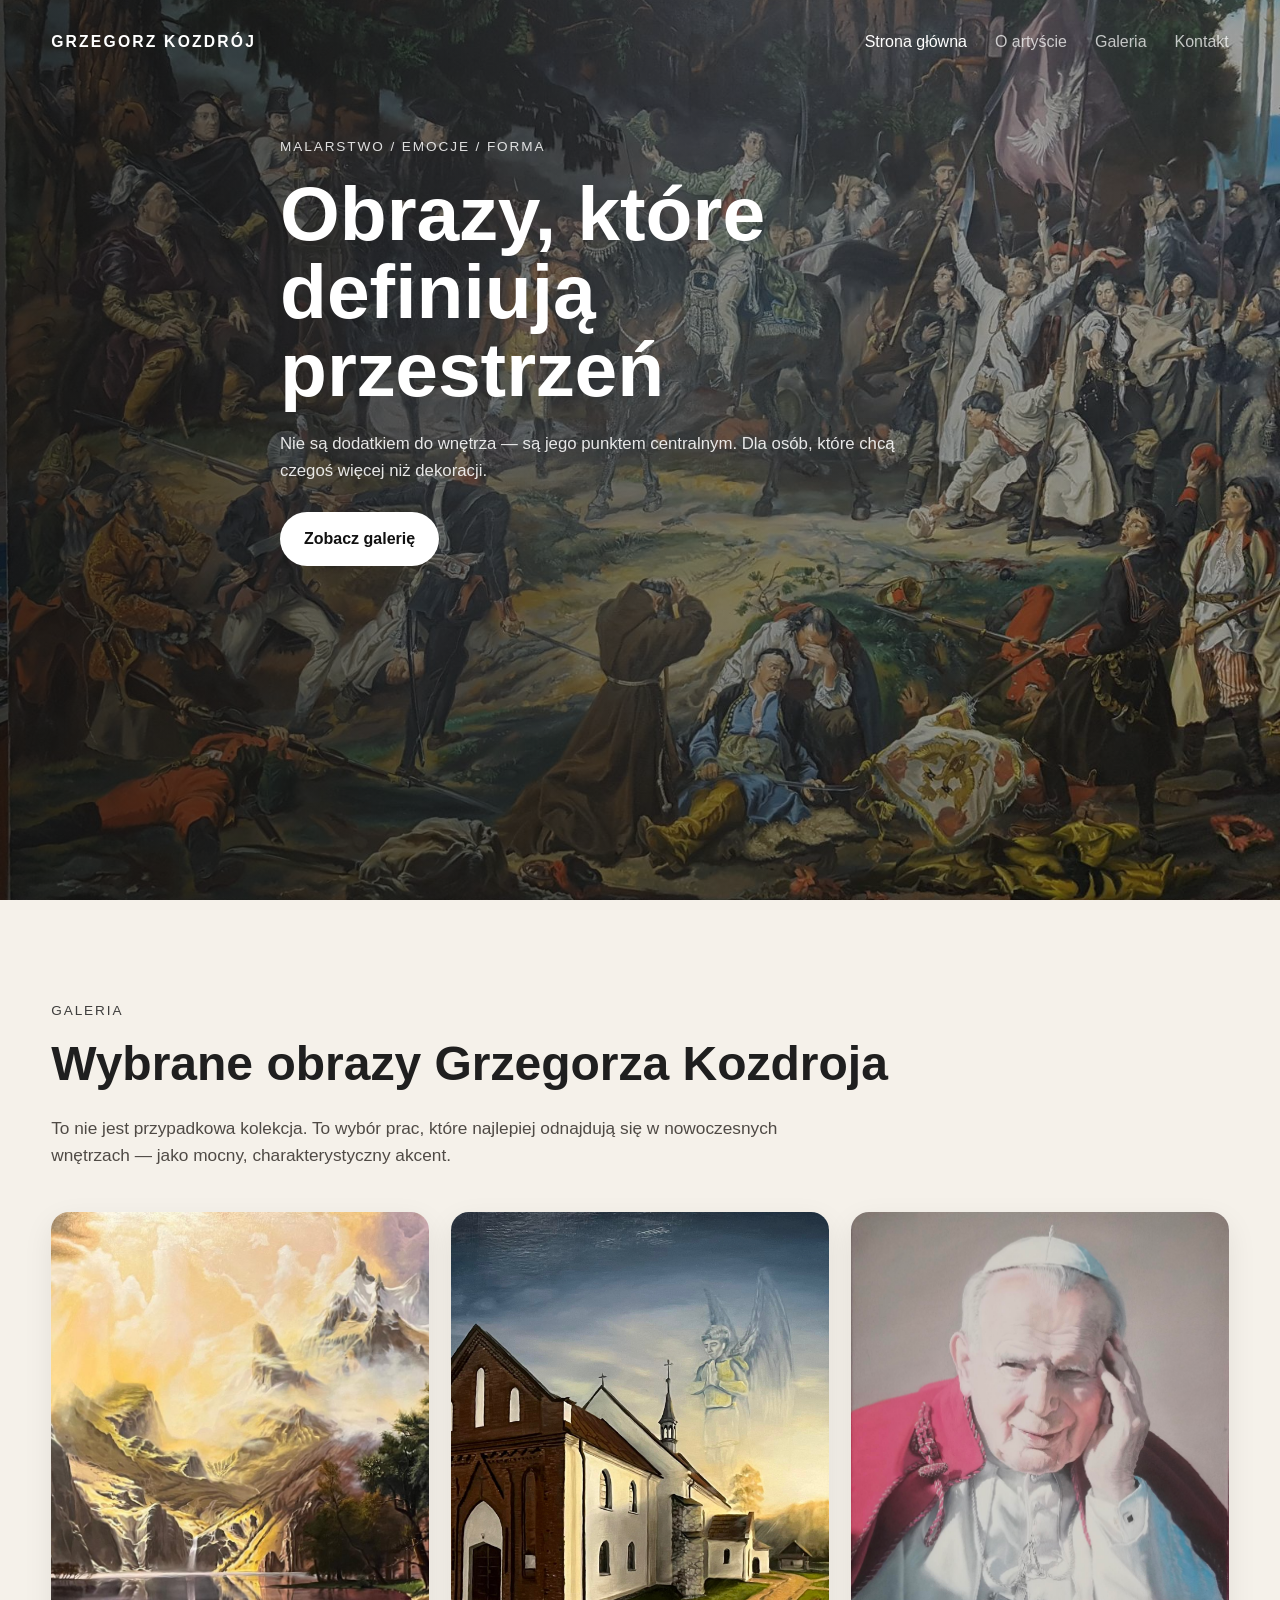
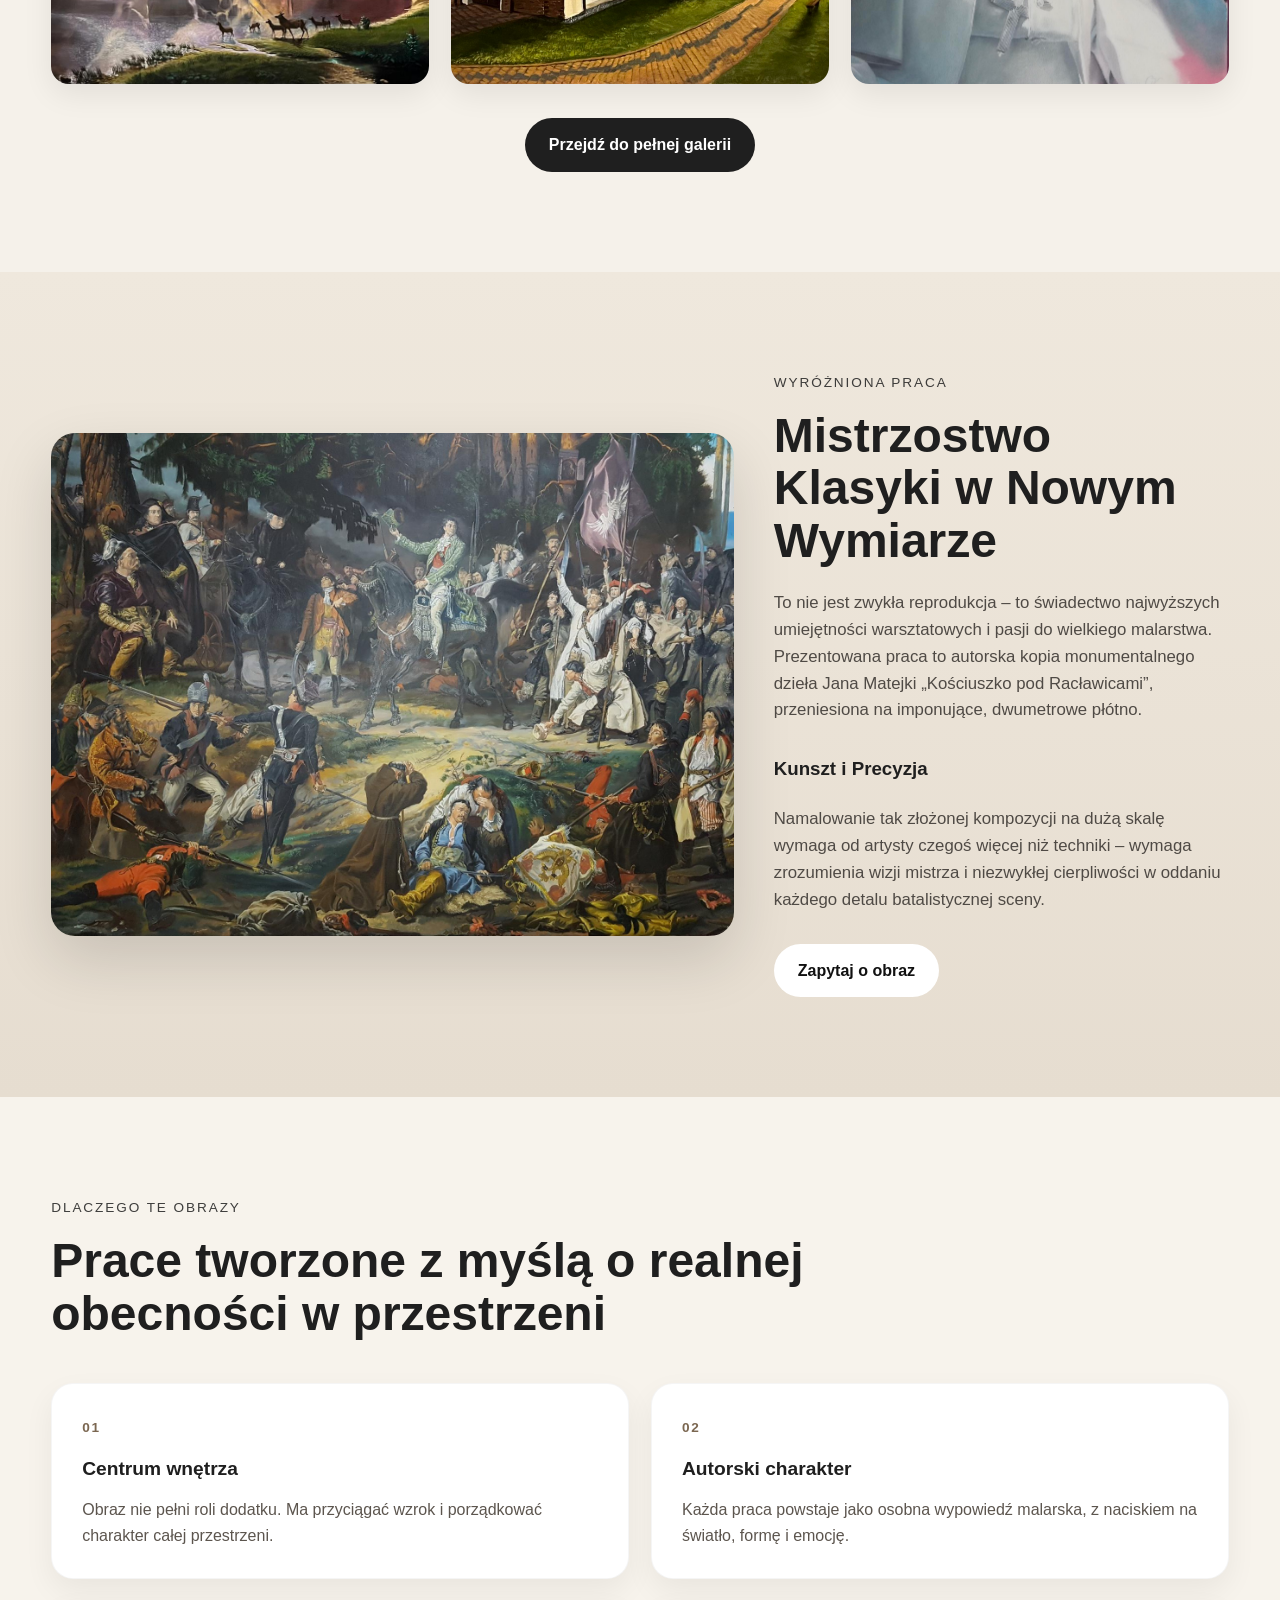
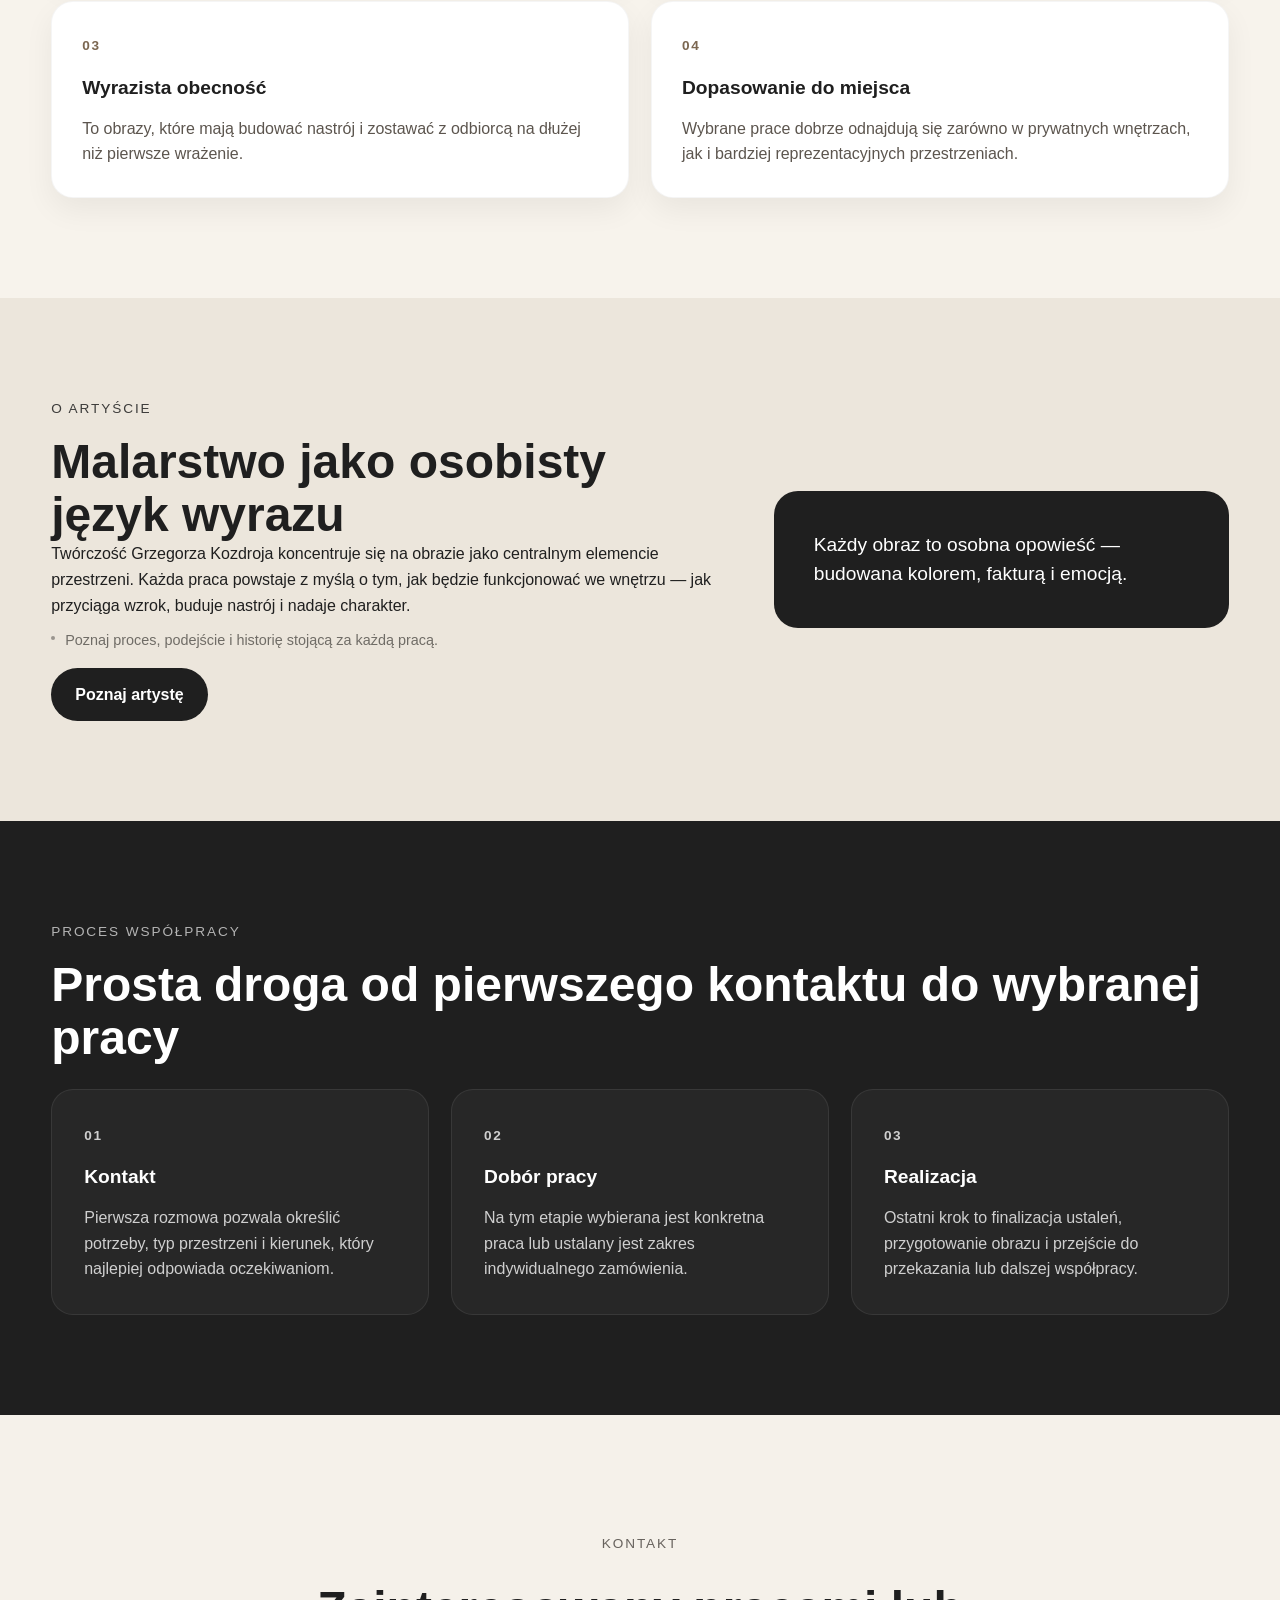
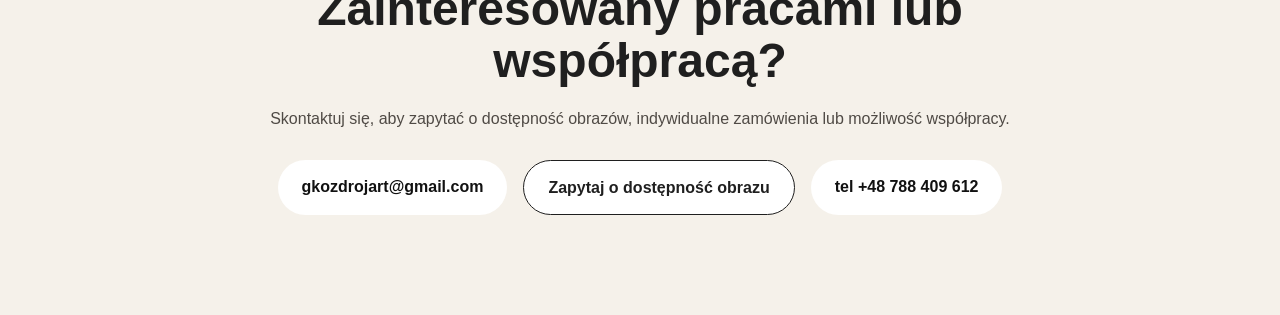
==== commit b1ba3382: "update dodany nowy obraz, zmieniony opis" ====
--- a/index.html
+++ b/index.html
@@ -14,13 +14,13 @@
   <meta property="og:title" content="Grzegorz Kozdrój | Malarstwo współczesne i obrazy do wnętrz" />
   <meta property="og:description" content="Portfolio Grzegorza Kozdroja — wybrane obrazy, galeria prac i kontakt w sprawie dostępności obrazów." />
   <meta property="og:url" content="https://grzegorzkozdroj.pl/" />
-  <meta property="og:image" content="https://grzegorzkozdroj.pl/images/og-image.png" />
+  <meta property="og:image" content="https://grzegorzkozdroj.pl/images/og-image2.png" />
   <meta property="og:image:alt" content="Wybrana praca malarska Grzegorza Kozdroja" />
 
   <meta name="twitter:card" content="summary_large_image" />
   <meta name="twitter:title" content="Grzegorz Kozdrój | Malarstwo współczesne i obrazy do wnętrz" />
   <meta name="twitter:description" content="Portfolio Grzegorza Kozdroja — wybrane obrazy, galeria prac i kontakt w sprawie dostępności obrazów." />
-  <meta name="twitter:image" content="https://grzegorzkozdroj.pl/images/og-image.png" />
+  <meta name="twitter:image" content="https://grzegorzkozdroj.pl/images/og-image2.png" />
   <link rel="stylesheet" href="style.css" />
   <script type="application/ld+json">
     {
@@ -29,7 +29,7 @@
       "name": "Grzegorz Kozdrój",
       "jobTitle": "Artysta malarz",
       "url": "https://grzegorzkozdroj.pl/",
-      "image": "https://grzegorzkozdroj.pl/images/og-image.png",
+      "image": "https://grzegorzkozdroj.pl/images/og-image2.png",
       "email": "gkozdrojart@gmail.com",
       "telephone": "+48 788 409 612",
       "sameAs": [],
@@ -42,7 +42,7 @@
       ]
     }
   </script>
-  <link rel="icon" href="images/favicon.ico" type="image/x-icon">
+  <link rel="icon" href="images/favicon2.ico" type="image/x-icon">
 </head>
 <body>
   <header  class="site-header">
@@ -126,12 +126,12 @@
 
         <div class="featured-content">
           <p class="eyebrow">Wyróżniona praca</p>
-          <h2>Obraz współczesny, który buduje atmosferę całego wnętrza</h2>
+          <h2>Mistrzostwo Klasyki w Nowym Wymiarze</h2>
           <p class="featured-text">
-            To nie jest detal do uzupełnienia przestrzeni. To centralny punkt kompozycji,
-            który nadaje wnętrzu rytm, emocję i charakter. Wybrane prace mają działać
-            mocno już od pierwszego spojrzenia.
+            To nie jest zwykła reprodukcja – to świadectwo najwyższych umiejętności warsztatowych i pasji do wielkiego malarstwa. Prezentowana praca to autorska kopia monumentalnego dzieła Jana Matejki „Kościuszko pod Racławicami”, przeniesiona na imponujące, dwumetrowe płótno.
           </p>
+          <h3>Kunszt i Precyzja</h3>
+          <p class="featured-text">Namalowanie tak złożonej kompozycji na dużą skalę wymaga od artysty czegoś więcej niż techniki – wymaga zrozumienia wizji mistrza i niezwykłej cierpliwości w oddaniu każdego detalu batalistycznej sceny.</p>
           <a href="#kontakt" class="btn">Zapytaj o obraz</a>
         </div>
       </div>
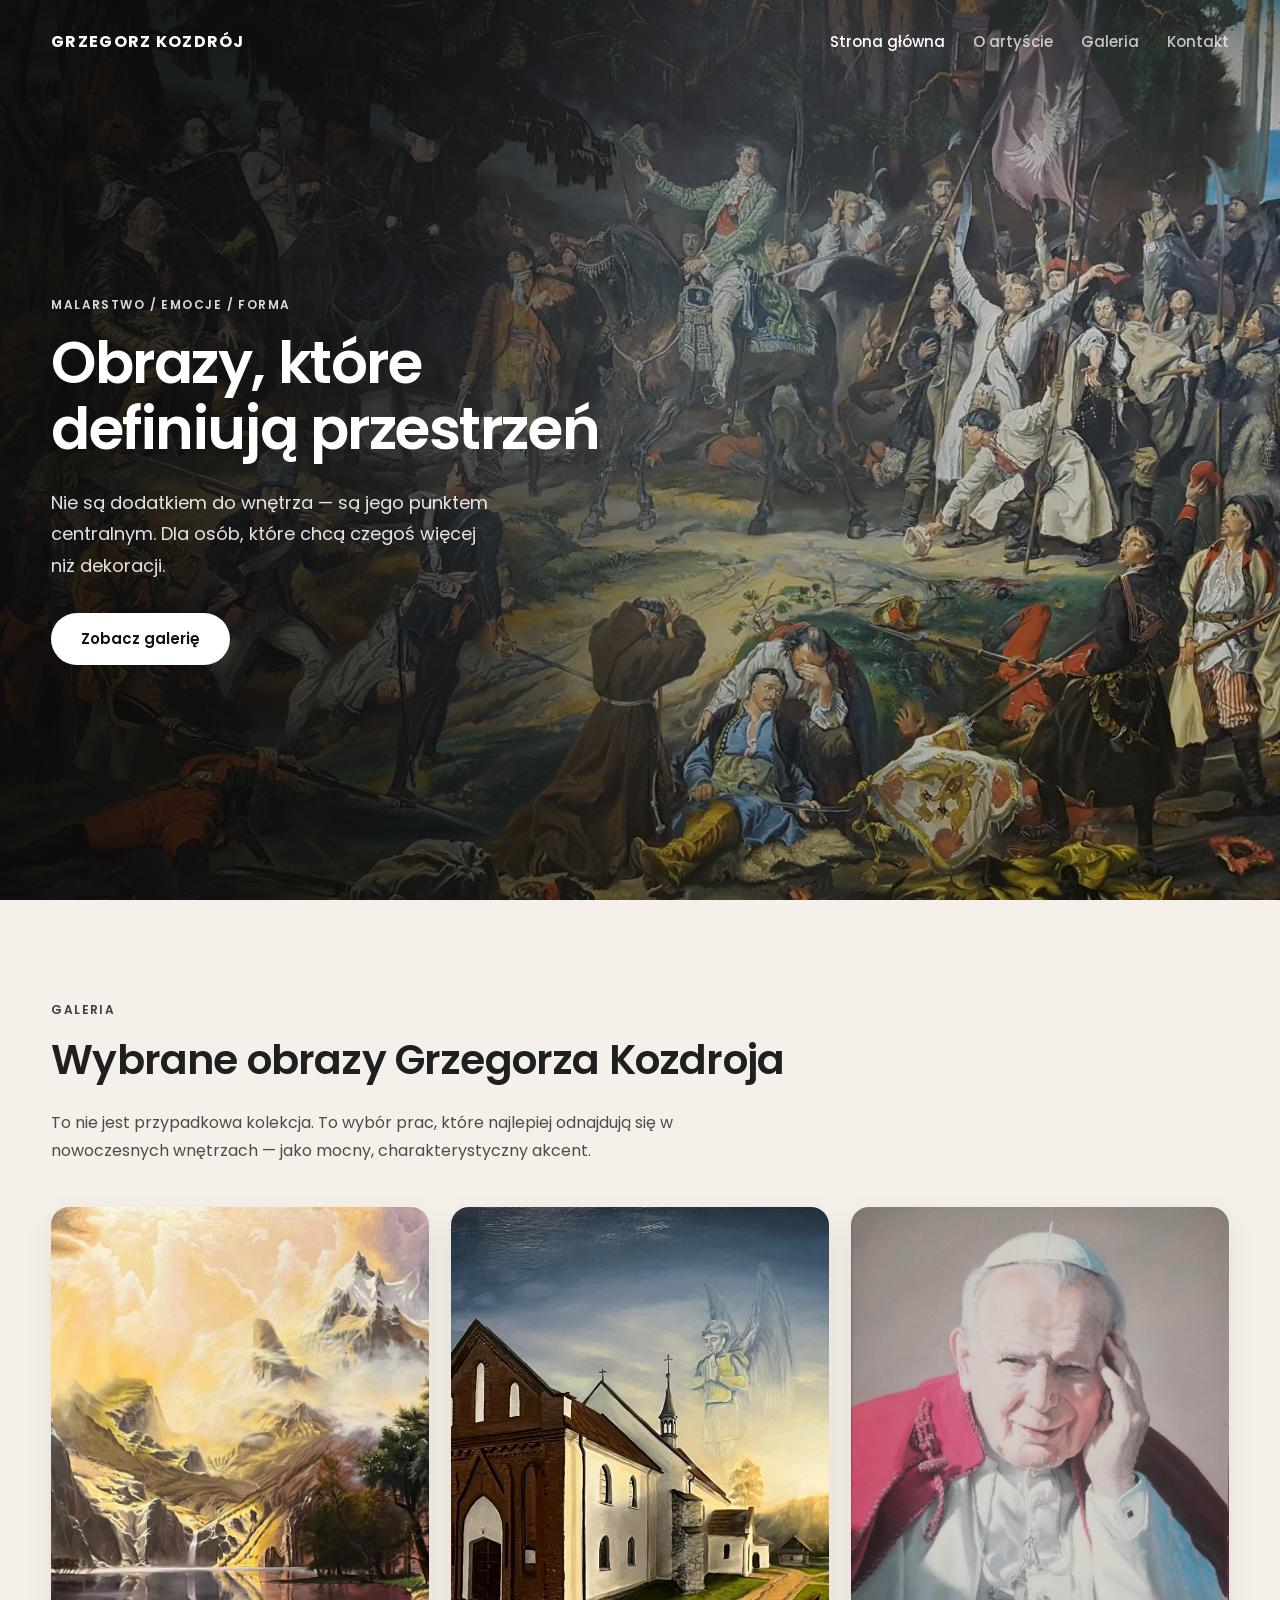
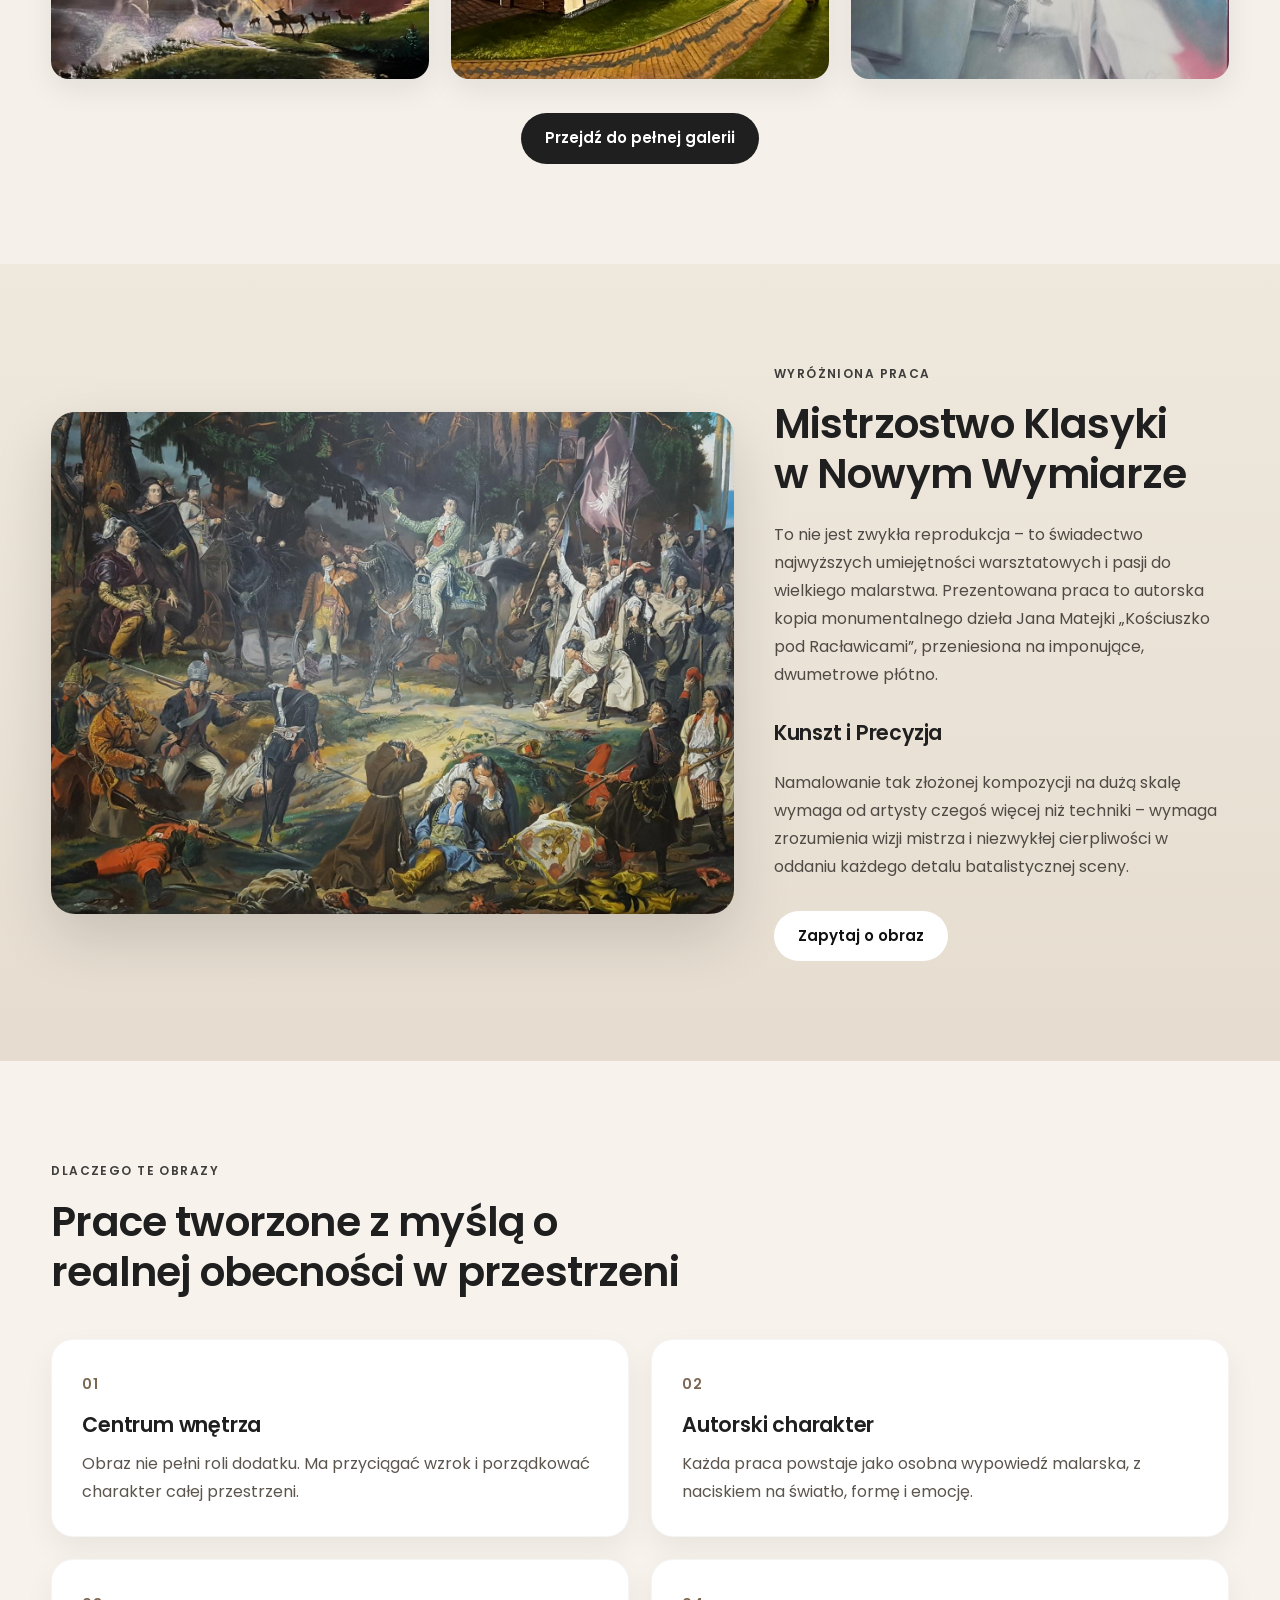
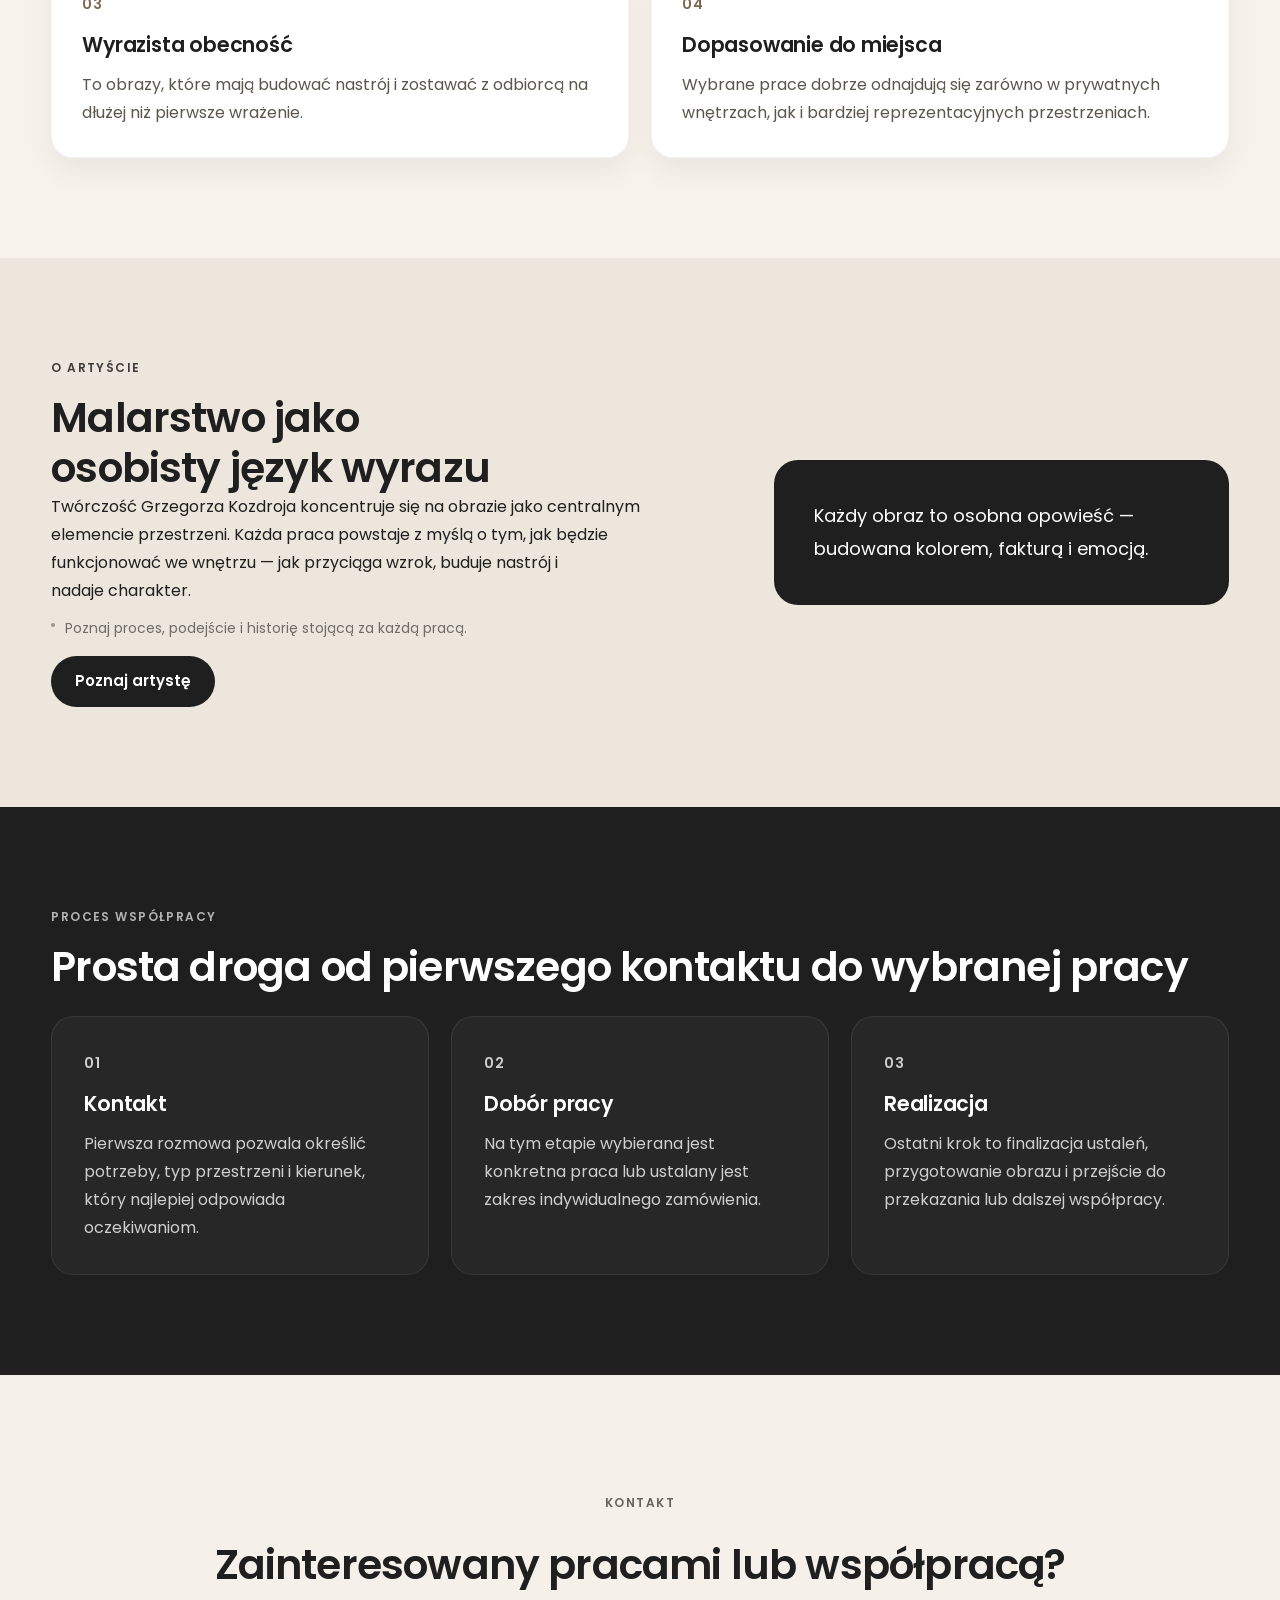
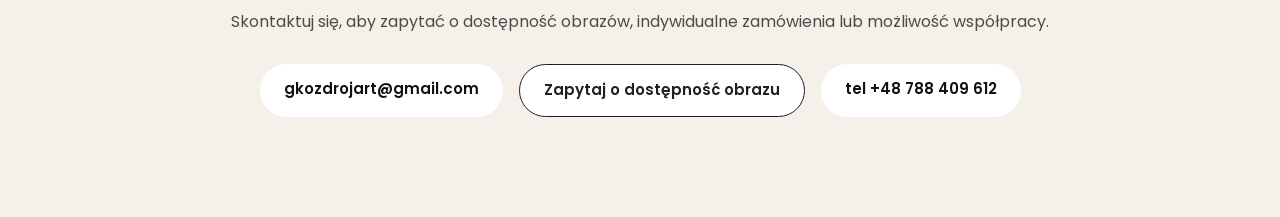
==== commit d3f750e0: "Ujednolić typografię i poprawić sekcję otwierającą portfolio" ====
--- a/index.html
+++ b/index.html
@@ -21,7 +21,11 @@
   <meta name="twitter:title" content="Grzegorz Kozdrój | Malarstwo współczesne i obrazy do wnętrz" />
   <meta name="twitter:description" content="Portfolio Grzegorza Kozdroja — wybrane obrazy, galeria prac i kontakt w sprawie dostępności obrazów." />
   <meta name="twitter:image" content="https://grzegorzkozdroj.pl/images/og-image2.png" />
+  <link rel="preconnect" href="https://fonts.googleapis.com" />
+  <link rel="preconnect" href="https://fonts.gstatic.com" crossorigin />
+  <link rel="stylesheet" href="https://fonts.googleapis.com/css2?family=Poppins:wght@400;500;600;700&display=swap" />
   <link rel="stylesheet" href="style.css" />
+  <link rel="stylesheet" href="typography.css" />
   <script type="application/ld+json">
     {
       "@context": "https://schema.org",
--- a/style.css
+++ b/style.css
@@ -10,10 +10,8 @@
   }
   
   body {
-    font-family: Arial, sans-serif;
     background: #f5f1ea;
     color: #1f1f1f;
-    line-height: 1.6;
     width: 100%;
     overflow-x: hidden;
   }
@@ -47,13 +45,6 @@
   }
   
   
-  .logo {
-    font-size: 1.1rem;
-    font-weight: 700;
-    letter-spacing: 0.08em;
-    text-transform: uppercase;
-  }
-  
 /* HEADER */
 
 .site-header {
@@ -79,11 +70,6 @@
 .brand {
   position: relative;
   z-index: 3;
-  font-size: 0.98rem;
-  font-weight: 700;
-  letter-spacing: 0.14em;
-  text-transform: uppercase;
-  line-height: 1.2;
 }
 
 .main-nav {
@@ -139,16 +125,11 @@
   
   .hero-subtitle,
   .eyebrow {
-    font-size: 0.85rem;
-    text-transform: uppercase;
-    letter-spacing: 0.14em;
     margin-bottom: 16px;
     opacity: 0.85;
   }
   
   .hero h1 {
-    font-size: clamp(2.6rem, 6vw, 5.2rem);
-    line-height: 1.02;
     margin-bottom: 22px;
     max-width: 100%;
     overflow-wrap: anywhere;
@@ -156,7 +137,6 @@
   
   .hero-text {
     max-width: 620px;
-    font-size: 1.05rem;
     margin-bottom: 28px;
     color: rgba(255, 255, 255, 0.88);
   }
@@ -167,7 +147,6 @@
     border-radius: 999px;
     background: #ffffff;
     color: #111111;
-    font-weight: 600;
     transition: transform 0.2s ease, opacity 0.2s ease;
   }
   
@@ -205,15 +184,12 @@
   
   .themes-intro h2 {
     margin-top: 14px;
-    font-size: clamp(2rem, 4vw, 3rem);
-    line-height: 1.05;
   }
   
   .themes-intro p:last-child {
     margin-top: 18px;
     max-width: 520px;
     color: #4f4a45;
-    font-size: 1.05rem;
   }
   
   .themes-columns {
@@ -231,13 +207,11 @@
   }
   
   .theme-block h3 {
-    font-size: 1.2rem;
     margin-bottom: 10px;
   }
   
   .theme-block p {
     color: #6b645d;
-    font-size: 0.95rem;
   }
   
   /* bardzo subtelny efekt */
@@ -250,17 +224,8 @@
     margin-bottom: 24px;
   }
   
-  .section-heading h2,
-  .about h2,
-  .contact h2,
-  .featured-content h2 {
-    font-size: clamp(2rem, 4vw, 3rem);
-    line-height: 1.1;
-  }
-  
-  .intro-text {
+.intro-text {
     max-width: 760px;
-    font-size: 1.08rem;
     margin-bottom: 42px;
     color: #4f4a45;
   }
@@ -304,7 +269,6 @@
     margin-top: 20px;
     max-width: 700px;
     color: #4f4a45;
-    font-size: 1.05rem;
   }
   
   .about-box {
@@ -312,8 +276,6 @@
     color: #ffffff;
     padding: 40px;
     border-radius: 24px;
-    font-size: 1.2rem;
-    line-height: 1.5;
   }
   
   .contact-box {
@@ -357,7 +319,6 @@
   .featured-text {
     margin: 22px 0 30px;
     color: #4f4a45;
-    font-size: 1.05rem;
   }
 
   .value-section {
@@ -387,15 +348,11 @@
   .process-step {
     display: inline-block;
     margin-bottom: 16px;
-    font-size: 0.85rem;
-    font-weight: 700;
-    letter-spacing: 0.12em;
     color: #7b6751;
   }
 
   .value-card h3,
   .process-card h3 {
-    font-size: 1.2rem;
     margin-bottom: 12px;
   }
 
@@ -465,15 +422,11 @@
 .testimonial-home-content h2 {
   margin-top: 14px;
   max-width: 14ch;
-  font-size: clamp(2rem, 4vw, 3.1rem);
-  line-height: 1.06;
 }
 
 .testimonial-home-quote {
   margin-top: 24px;
   max-width: 56ch;
-  font-size: 1.08rem;
-  line-height: 1.85;
   color: #3f3933;
 }
 
@@ -484,13 +437,10 @@
 }
 
 .testimonial-home-author strong {
-  font-size: 1rem;
-  font-weight: 600;
   color: #1f1f1f;
 }
 
 .testimonial-home-author span {
-  font-size: 0.95rem;
   color: #6a625a;
 }
 
@@ -500,7 +450,6 @@
     border-radius: 999px;
     border: 1px solid #1f1f1f;
     color: #1f1f1f;
-    font-weight: 600;
     transition: transform 0.2s ease, opacity 0.2s ease, background 0.2s ease;
   }
 
@@ -567,13 +516,7 @@
     grid-template-columns: 1fr;
   }
 
-  .hero {
-    min-height: auto;
-    padding: 20px 0 56px;
-    background:
-      linear-gradient(to bottom, rgba(15, 15, 15, 0.72), rgba(15, 15, 15, 0.42)),
-      url("images/hero.jpg") center/cover no-repeat;
-  }
+
 
   .navbar {
     width: 92%;
@@ -583,12 +526,7 @@
     gap: 14px;
   }
 
-  .logo {
-    font-size: 1rem;
-    letter-spacing: 0.06em;
-  }
-
-  .nav-links {
+.nav-links {
     width: 100%;
     gap: 12px;
     flex-wrap: wrap;
@@ -639,8 +577,6 @@
     background: rgba(255, 255, 255, 0.68);
     border: 1px solid rgba(255, 255, 255, 0.8);
     color: rgba(29, 27, 24, 0.8);
-    font-size: 0.92rem;
-    font-weight: 500;
   }
 
   .mobile-nav a.active {
@@ -657,21 +593,16 @@
 
   .hero-subtitle,
   .eyebrow {
-    font-size: 0.74rem;
-    letter-spacing: 0.16em;
     margin-bottom: 12px;
   }
 
   .hero h1 {
-    font-size: clamp(2.2rem, 10vw, 3.6rem);
-    line-height: 1.04;
     margin-bottom: 18px;
     max-width: 10ch;
   }
 
   .hero-text {
     max-width: 34ch;
-    font-size: 0.98rem;
     margin-bottom: 24px;
   }
 
@@ -699,7 +630,6 @@
   .about-text p:last-child,
   .featured-text,
   .contact-box p {
-    font-size: 1rem;
     max-width: 100%;
   }
 
@@ -759,10 +689,6 @@
     max-width: 100%;
   }
 
-  .testimonial-home-quote {
-    font-size: 1rem;
-    line-height: 1.72;
-  }
 }/* MOBILE */
 @media (max-width: 900px) {
   .themes-grid,
@@ -775,13 +701,7 @@
     grid-template-columns: 1fr;
   }
 
-  .hero {
-    min-height: auto;
-    padding: 20px 0 56px;
-    background:
-      linear-gradient(to bottom, rgba(15, 15, 15, 0.321), rgba(15, 15, 15, 0.42)),
-      url("images/hero.jpg") center/cover no-repeat;
-  }
+
 
   .navbar {
     width: 92%;
@@ -791,12 +711,7 @@
     gap: 14px;
   }
 
-  .logo {
-    font-size: 1rem;
-    letter-spacing: 0.06em;
-  }
-
-  .nav-links {
+.nav-links {
     width: 100%;
     gap: 12px;
     flex-wrap: wrap;
@@ -818,21 +733,16 @@
 
   .hero-subtitle,
   .eyebrow {
-    font-size: 0.74rem;
-    letter-spacing: 0.16em;
     margin-bottom: 12px;
   }
 
   .hero h1 {
-    font-size: clamp(2.2rem, 10vw, 3.6rem);
-    line-height: 1.04;
     margin-bottom: 18px;
     max-width: 10ch;
   }
 
   .hero-text {
     max-width: 34ch;
-    font-size: 0.98rem;
     margin-bottom: 24px;
   }
 
@@ -860,7 +770,6 @@
   .about-text p:last-child,
   .featured-text,
   .contact-box p {
-    font-size: 1rem;
     max-width: 100%;
   }
 
@@ -935,9 +844,6 @@
     background: transparent;
     border: 1px solid transparent;
     color: rgba(255, 255, 255, 0.92);
-    font-size: 0.95rem;
-    font-weight: 500;
-    letter-spacing: 0.01em;
     transition:
       background var(--transition),
       color var(--transition),
@@ -978,21 +884,13 @@
       max-width: calc(100% - 28px);
     }
 
-    .hero {
-      padding: 18px 0 44px;
-    }
+
 
     .hero h1 {
-      font-size: clamp(2rem, 11vw, 3rem);
       max-width: 9ch;
     }
 
-    .hero-text {
-      font-size: 0.95rem;
-      line-height: 1.7;
-    }
-
-    .nav-links {
+.nav-links {
       gap: 10px;
     }
 
@@ -1000,7 +898,6 @@
       display: flex;
       justify-content: center;
       text-align: center;
-      font-size: 0.95rem;
       box-sizing: border-box;
     }
 
@@ -1009,16 +906,7 @@
       margin-bottom: 20px;
     }
 
-    .section-heading h2,
-    .about h2,
-    .contact h2,
-    .featured-content h2,
-    .themes-intro h2 {
-      font-size: clamp(1.7rem, 8vw, 2.4rem);
-      line-height: 1.12;
-    }
-
-    .preview-grid,
+.preview-grid,
     .themes-columns,
     .value-grid,
     .process-grid {
@@ -1052,22 +940,10 @@
       border-radius: 18px;
     }
 
-    .testimonial-home-content h2 {
-      font-size: clamp(1.7rem, 8vw, 2.35rem);
-      line-height: 1.1;
-    }
-
-    .testimonial-home-quote {
-      font-size: 0.96rem;
-      line-height: 1.68;
-    }
-
-    .testimonial-home-author strong {
-      font-size: 0.96rem;
-    }
-
-    .testimonial-home-author span {
-      font-size: 0.9rem;
+.testimonial-home-quote {
+    }
+
+.testimonial-home-author span {
     }
 
     .contact-actions {
@@ -1079,8 +955,6 @@
     margin-top: 12px;
     margin-bottom: 16px;
   
-    font-size: 0.9rem;
-    line-height: 1.5;
     color: rgba(29, 27, 24, 0.6);
   
     max-width: 420px;
@@ -1102,8 +976,73 @@
 
   @media (max-width: 520px) {
     .microcopy {
-      font-size: 0.85rem;
       margin-top: 10px;
       margin-bottom: 14px;
     }
-  }+  }
+
+/* Mobile opening: give the painting space above the copy. */
+@media (max-width: 900px) {
+  .hero {
+    min-height: 100vh;
+    min-height: 100svh;
+    justify-content: flex-end;
+    padding: clamp(160px, 34vh, 320px) 0 40px;
+    padding-top: clamp(160px, 34svh, 320px);
+    background:
+      linear-gradient(to bottom,
+        rgba(15, 15, 15, 0.18) 0%,
+        rgba(15, 15, 15, 0.12) 30%,
+        rgba(15, 15, 15, 0.65) 65%,
+        rgba(15, 15, 15, 0.88) 100%),
+      url("images/hero.jpg") 55% center / cover no-repeat;
+  }
+
+  .hero-content {
+    padding-top: 0;
+  }
+}
+
+
+/* Desktop opening: left-aligned copy leaves the painting visible on the right. */
+@media (min-width: 901px) {
+  .hero {
+    min-height: 100vh;
+    min-height: 100svh;
+    justify-content: center;
+    padding: 140px 0 80px;
+    background:
+      linear-gradient(to bottom, rgba(10, 10, 10, 0.4), transparent 24%),
+      linear-gradient(to right,
+        rgba(10, 10, 10, 0.86) 0%,
+        rgba(10, 10, 10, 0.72) 30%,
+        rgba(10, 10, 10, 0.28) 58%,
+        rgba(10, 10, 10, 0.08) 100%),
+      url("images/hero.jpg") center 42% / cover no-repeat;
+  }
+
+  .hero-content {
+    width: min(1180px, 92%);
+    max-width: 1180px;
+    padding-top: 0;
+    overflow: visible;
+  }
+
+  .hero h1 {
+    width: min(54%, 640px);
+    margin-bottom: 24px;
+  }
+
+  .hero .hero-text {
+    width: min(46%, 500px);
+    margin-bottom: 32px;
+  }
+
+  .hero .btn {
+    min-height: 52px;
+    display: inline-flex;
+    align-items: center;
+    justify-content: center;
+    padding-inline: 30px;
+  }
+}
--- a/typography.css
+++ b/typography.css
@@ -0,0 +1,221 @@
+/* Shared typography for all three demo pages. Layout stays in page stylesheets. */
+:root {
+  --font-body: "Poppins", Arial, sans-serif;
+  --type-body: 1rem;
+  --type-small: 0.875rem;
+  --type-label: 0.75rem;
+  --type-h1: clamp(2.125rem, 1.4rem + 2.8vw, 4rem);
+  --type-h2: clamp(1.625rem, 1.2rem + 1.7vw, 2.75rem);
+  --type-h3: clamp(1.125rem, 1.05rem + 0.3vw, 1.375rem);
+}
+
+body {
+  font-family: var(--font-body);
+  font-size: var(--type-body);
+  font-weight: 400;
+  line-height: 1.75;
+  letter-spacing: normal;
+}
+
+button,
+input,
+textarea,
+select {
+  font: inherit;
+}
+
+h1,
+h2,
+h3 {
+  font-weight: 600;
+  text-wrap: balance;
+  overflow-wrap: normal;
+  word-break: normal;
+  hyphens: manual;
+}
+
+h1 {
+  font-size: var(--type-h1);
+  line-height: 1.14;
+  letter-spacing: -0.025em;
+}
+
+h2 {
+  font-size: var(--type-h2);
+  line-height: 1.22;
+  letter-spacing: -0.02em;
+}
+
+h3 {
+  font-size: var(--type-h3);
+  line-height: 1.35;
+  letter-spacing: -0.01em;
+}
+
+.hero h1,
+.artist-hero-copy h1,
+.hero-copy h1 {
+  max-width: 22ch;
+  overflow-wrap: normal;
+}
+
+.intro-grid h2,
+.contact-inner h2 {
+  max-width: 24ch;
+}
+
+p {
+  text-wrap: pretty;
+}
+
+.artist-bio-content p,
+.featured-text,
+.about-text > p,
+.intro-text,
+.artist-focus-copy > p {
+  max-width: 65ch;
+}
+
+.hero-text,
+.artist-lead {
+  font-size: clamp(1rem, 0.95rem + 0.25vw, 1.125rem);
+  line-height: 1.75;
+  max-width: 55ch;
+}
+
+strong,
+b {
+  font-weight: 600;
+}
+
+.brand,
+.logo {
+  font-size: clamp(0.8125rem, 0.7rem + 0.4vw, 1rem);
+  font-weight: 700;
+  line-height: 1.3;
+  letter-spacing: 0.08em;
+  text-transform: uppercase;
+}
+
+.main-nav a,
+.mobile-nav a {
+  font-size: 0.9375rem;
+  font-weight: 500;
+  line-height: 1.5;
+  letter-spacing: normal;
+}
+
+.btn,
+.contact-link {
+  font-size: 0.9375rem;
+  font-weight: 600;
+  line-height: 1.5;
+  overflow-wrap: anywhere;
+}
+
+.eyebrow,
+.section-label,
+.hero-subtitle,
+.hero-subline,
+.floating-label,
+.hero-feature-label,
+.card-category,
+.lightbox-category {
+  font-size: var(--type-label);
+  font-weight: 600;
+  line-height: 1.6;
+  letter-spacing: 0.12em;
+  text-transform: uppercase;
+}
+
+.value-number,
+.process-step,
+.value-index {
+  font-size: var(--type-small);
+  font-weight: 600;
+  line-height: 1.5;
+  letter-spacing: 0.08em;
+  font-variant-numeric: tabular-nums;
+}
+
+.card-title,
+.focus-item span {
+  font-size: 1.125rem;
+  font-weight: 600;
+  line-height: 1.4;
+}
+
+.card-description,
+.microcopy,
+.hero-floating-card strong,
+.testimonial-home-author span,
+.gallery-testimonial-author span {
+  font-size: var(--type-small);
+  line-height: 1.65;
+}
+
+.hero-feature-text strong {
+  font-size: clamp(1.125rem, 1rem + 0.6vw, 1.5rem);
+  line-height: 1.4;
+}
+
+.about-box p,
+.testimonial-home-quote,
+.gallery-testimonial-quote {
+  font-size: clamp(1rem, 0.95rem + 0.25vw, 1.125rem);
+  line-height: 1.8;
+}
+
+.quote-box blockquote {
+  font-size: clamp(1.5rem, 1rem + 2vw, 2.5rem);
+  line-height: 1.4;
+  letter-spacing: -0.015em;
+  text-wrap: balance;
+  max-width: 26ch;
+}
+
+.quote-mark {
+  font-size: 4rem;
+  line-height: 1;
+}
+
+.lightbox-caption h3 {
+  font-size: clamp(1.125rem, 1rem + 0.5vw, 1.5rem);
+  line-height: 1.35;
+}
+
+.lightbox-caption p,
+.lightbox-meta-line {
+  font-size: var(--type-small);
+  line-height: 1.6;
+  letter-spacing: normal;
+}
+
+.lightbox-caption .lightbox-category {
+  font-size: var(--type-label);
+  letter-spacing: 0.12em;
+}
+
+.lightbox-caption .lightbox-meta-line {
+  color: var(--muted);
+}
+
+.lightbox-close,
+.lightbox-nav {
+  font-size: 2rem;
+  line-height: 1;
+}
+
+@media (max-width: 520px) {
+  .brand {
+    letter-spacing: 0.05em;
+  }
+
+  .hero h1,
+  .artist-hero-copy h1,
+  .hero-copy h1,
+  .intro-grid h2,
+  .contact-inner h2 {
+    max-width: 100%;
+  }
+}
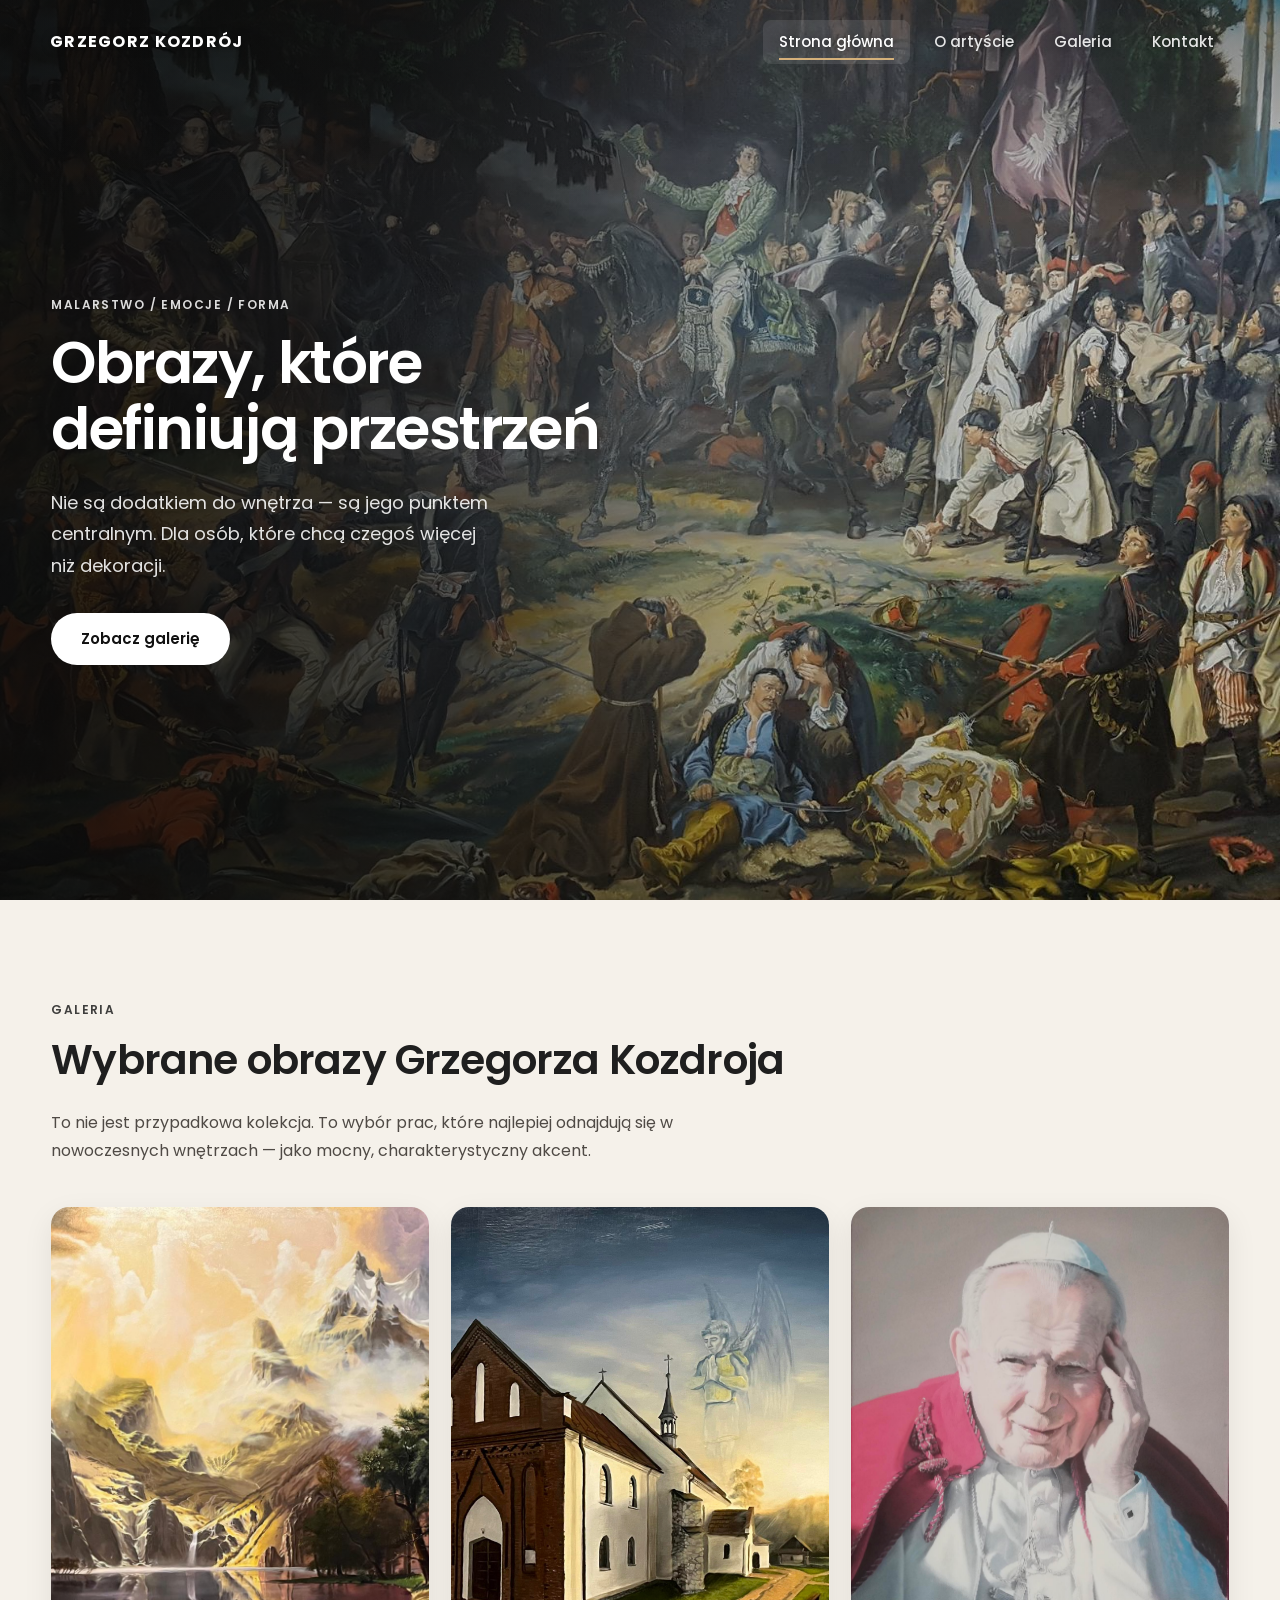
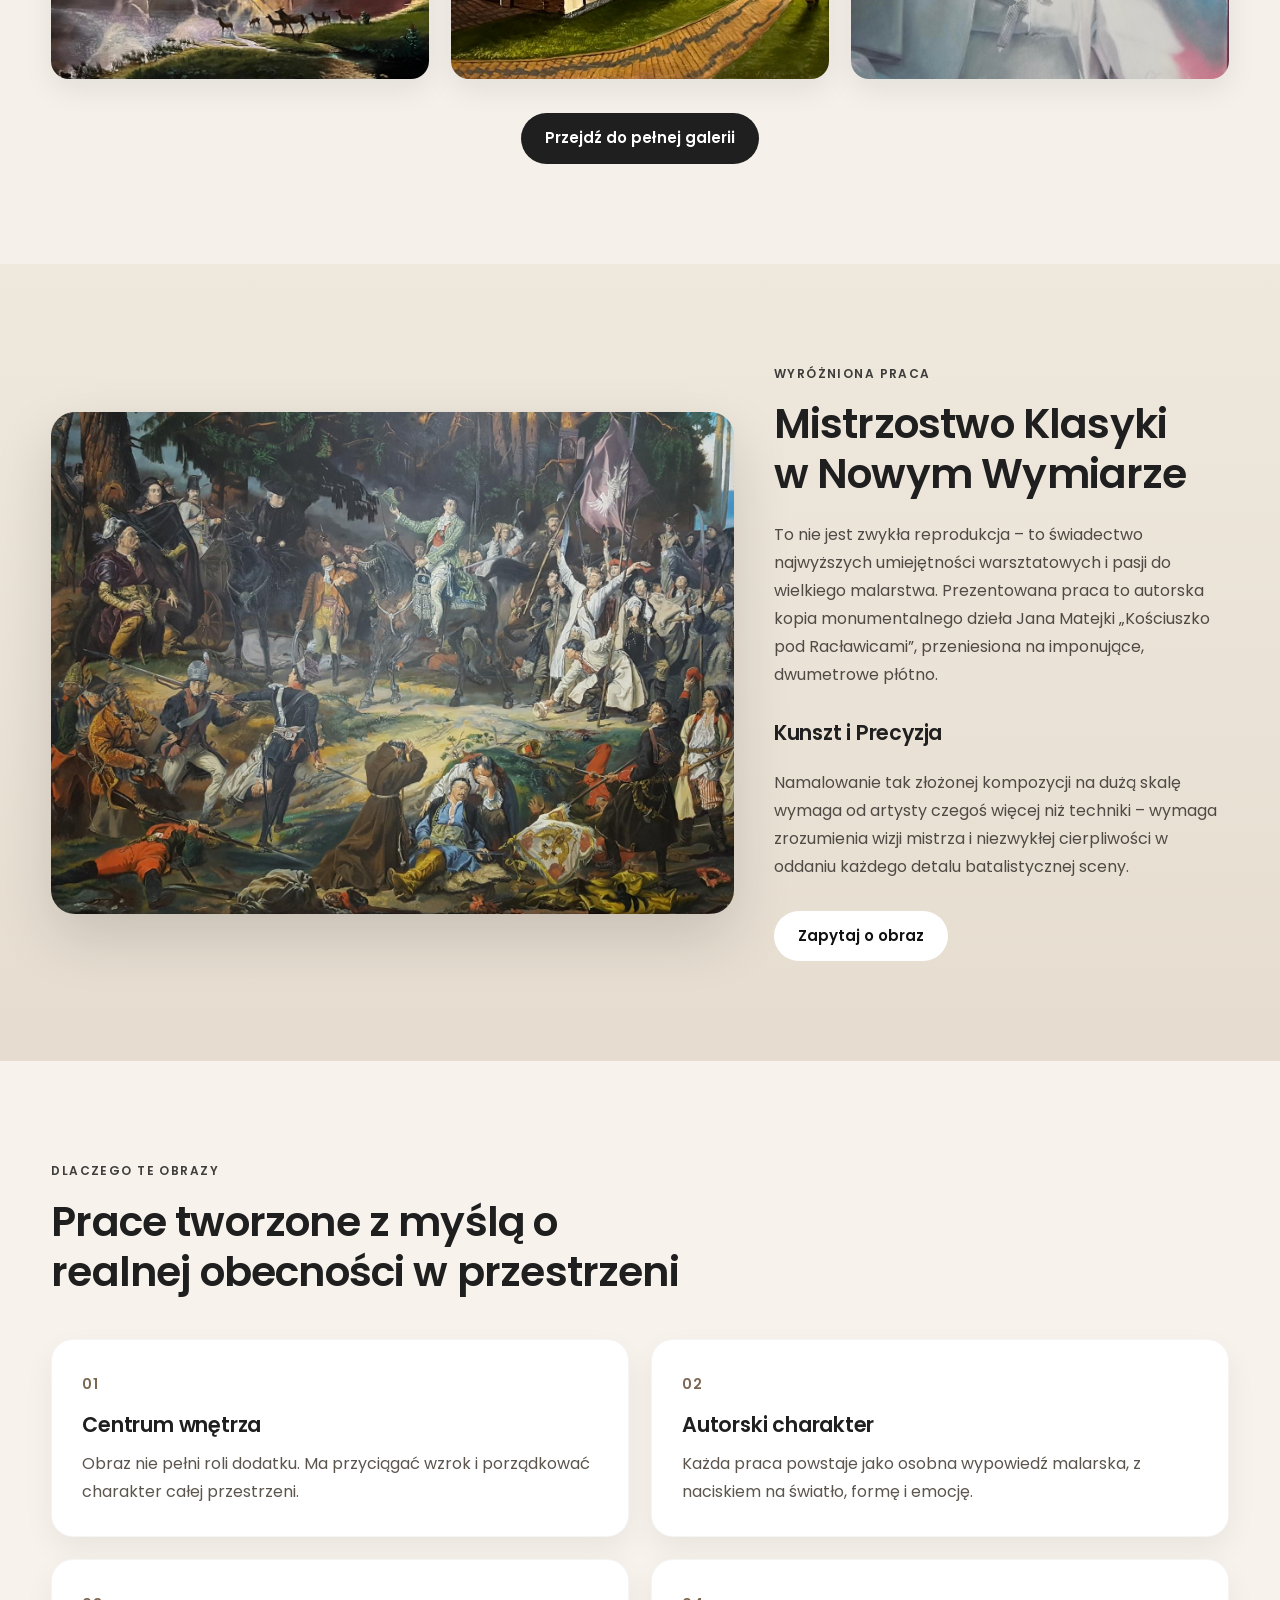
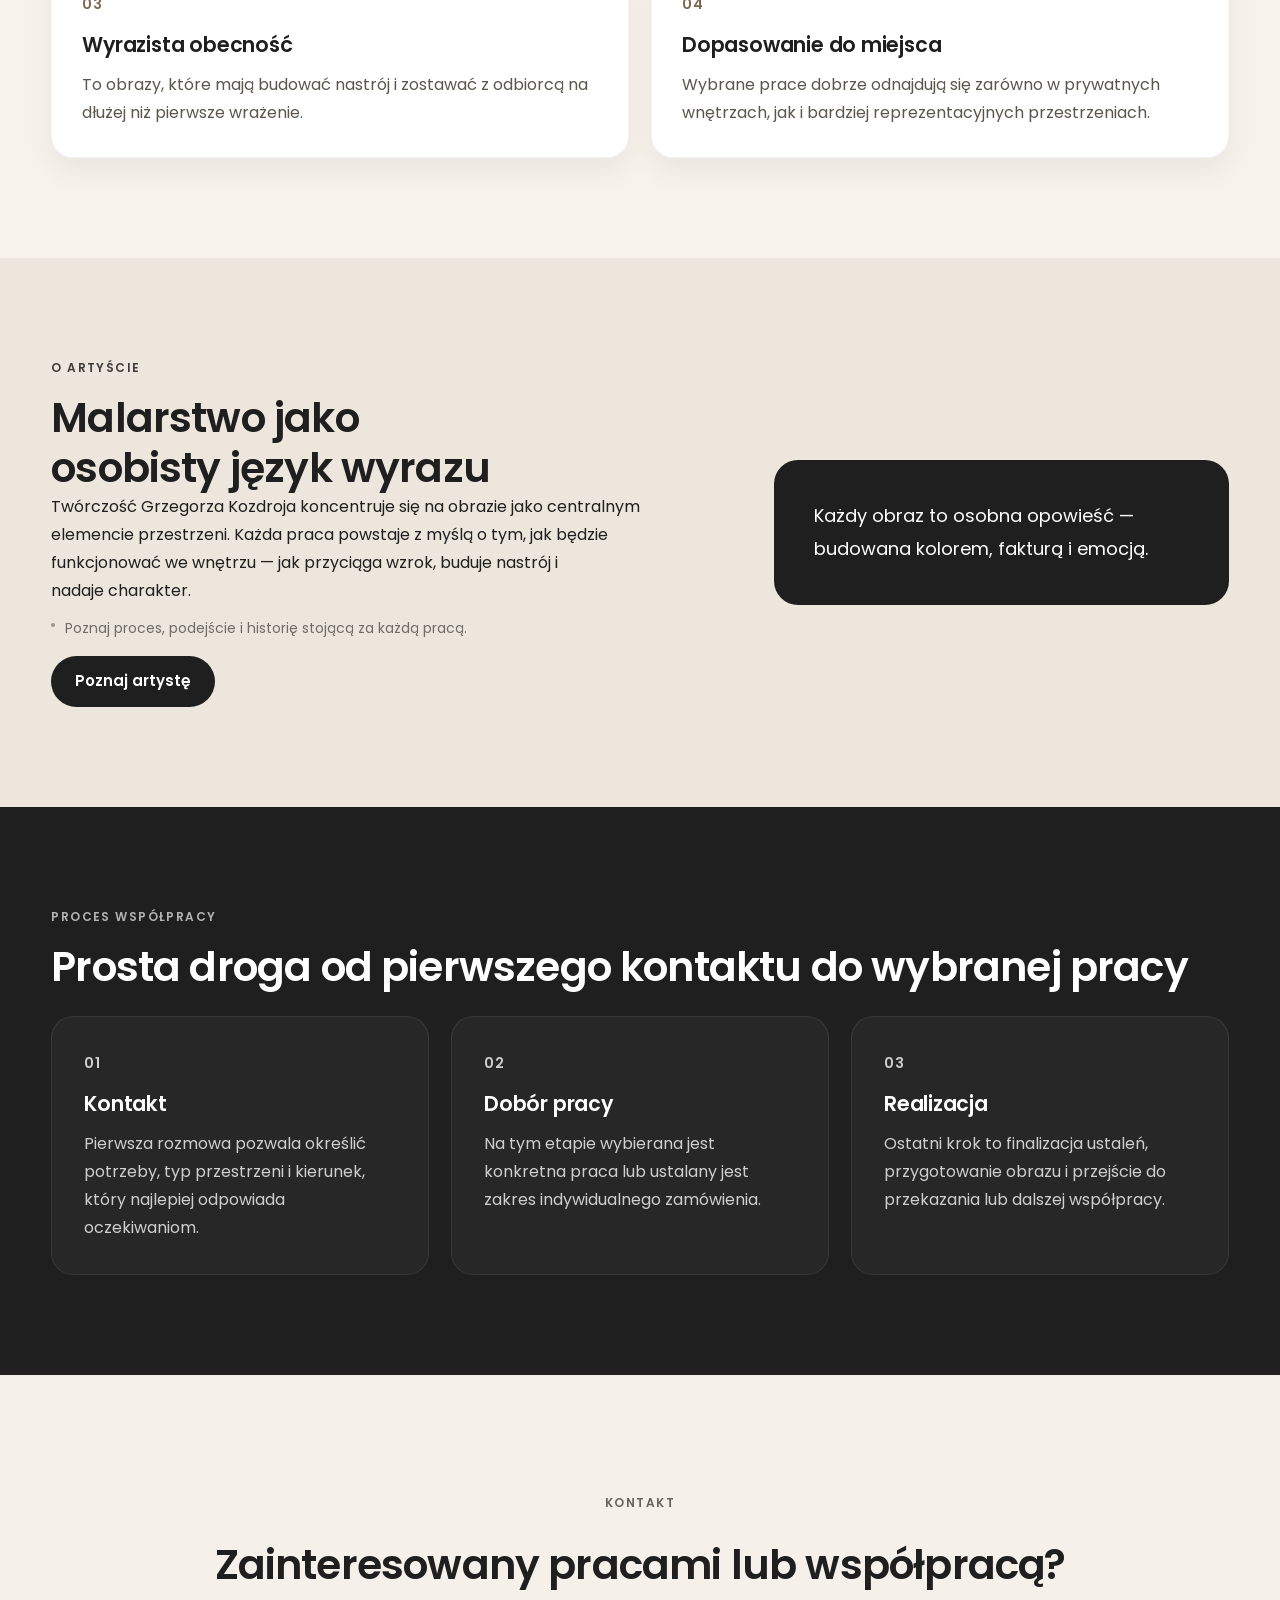
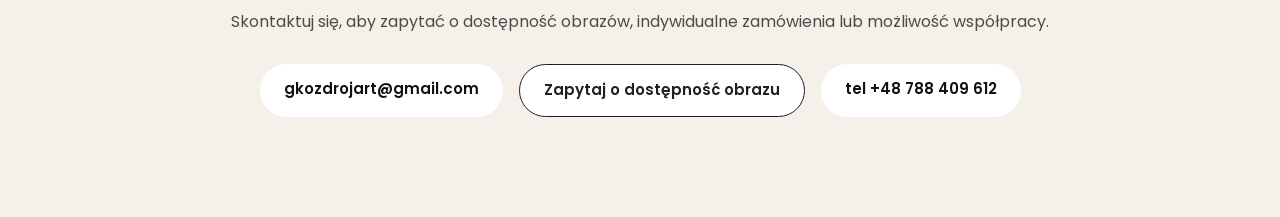
==== commit 83716e53: "Popraw wygląd i obsługę menu portfolio" ====
--- a/index.html
+++ b/index.html
@@ -26,6 +26,7 @@
   <link rel="stylesheet" href="https://fonts.googleapis.com/css2?family=Poppins:wght@400;500;600;700&display=swap" />
   <link rel="stylesheet" href="style.css" />
   <link rel="stylesheet" href="typography.css" />
+  <link rel="stylesheet" href="navigation.css" />
   <script type="application/ld+json">
     {
       "@context": "https://schema.org",
@@ -48,13 +49,13 @@
   </script>
   <link rel="icon" href="images/favicon2.ico" type="image/x-icon">
 </head>
-<body>
+<body class="home-page">
   <header  class="site-header">
     <div class="container header-inner">
       <a href="index.html" class="brand">Grzegorz Kozdrój</a>
 
       <nav class="main-nav" aria-label="Nawigacja główna">
-        <a href="index.html" class="active">Strona główna</a>
+        <a href="index.html" class="active" aria-current="page">Strona główna</a>
         <a href="artysta.html">O artyście</a>
         <a href="galeria.html">Galeria</a>
         <a href="#kontakt">Kontakt</a>
@@ -65,18 +66,19 @@
         type="button"
         aria-label="Otwórz menu"
         aria-expanded="false"
+        aria-controls="mobile-menu"
       >
         <span></span>
         <span></span>
       </button>
     </div>
 
-    <div class="mobile-nav">
-      <a href="index.html" class="active">Strona główna</a>
+    <nav class="mobile-nav" id="mobile-menu" aria-label="Nawigacja mobilna" hidden>
+      <a href="index.html" class="active" aria-current="page">Strona główna</a>
       <a href="artysta.html">O artyście</a>
       <a href="galeria.html">Galeria</a>
       <a href="#kontakt">Kontakt</a>
-    </div>
+    </nav>
   </header>
   <header class="hero">
     
--- a/navigation.css
+++ b/navigation.css
@@ -0,0 +1,253 @@
+/* One navigation system for all demo pages. */
+html {
+  scroll-padding-top: 104px;
+}
+
+body {
+  padding-top: 84px;
+}
+
+body.home-page {
+  padding-top: 0;
+}
+
+.site-header {
+  --nav-text: #29251f;
+  --nav-muted: #5e574e;
+  --nav-line: rgba(41, 37, 31, 0.18);
+  --nav-hover: rgba(118, 86, 49, 0.08);
+  position: fixed;
+  inset: 0 0 auto;
+  width: 100%;
+  z-index: 100;
+  color: var(--nav-text);
+  background: rgba(248, 244, 237, 0.96);
+  border-bottom: 1px solid rgba(41, 37, 31, 0.1);
+  backdrop-filter: blur(16px);
+}
+
+.site-header .header-inner {
+  width: min(1180px, calc(100% - 40px));
+  max-width: none;
+  min-height: 84px;
+  margin-inline: auto;
+  padding: 0;
+  gap: 24px;
+}
+
+.site-header .brand {
+  color: var(--nav-text);
+  flex-shrink: 0;
+}
+
+.main-nav {
+  display: flex;
+  align-items: center;
+  gap: 8px;
+}
+
+.main-nav a {
+  position: relative;
+  display: inline-flex;
+  align-items: center;
+  min-height: 44px;
+  padding: 10px 16px;
+  color: var(--nav-muted);
+  border-radius: 8px;
+  transition: color 160ms ease, background 160ms ease;
+}
+
+.main-nav a:hover,
+.main-nav a.active {
+  color: var(--nav-text);
+  background: var(--nav-hover);
+}
+
+.main-nav a.active::after {
+  content: "";
+  position: absolute;
+  inset: auto 16px 4px;
+  height: 2px;
+  background: #d4b07a;
+}
+
+.site-header a:focus-visible,
+.mobile-menu-btn:focus-visible {
+  outline: 2px solid #d4b07a;
+  outline-offset: 4px;
+}
+
+.mobile-menu-btn {
+  display: none;
+  flex-shrink: 0;
+  width: 44px;
+  height: 44px;
+  padding: 0;
+  border: 1px solid var(--nav-line);
+  border-radius: 12px;
+  color: var(--nav-text);
+  background: var(--nav-hover);
+  backdrop-filter: none;
+  cursor: pointer;
+  align-items: center;
+  justify-content: center;
+  flex-direction: column;
+  gap: 6px;
+  transition: background 160ms ease;
+}
+
+.mobile-menu-btn:hover {
+  transform: none;
+  background: var(--nav-hover);
+}
+
+.mobile-menu-btn span {
+  display: block;
+  width: 18px;
+  height: 2px;
+  background: var(--nav-text);
+  border-radius: 2px;
+  transition: transform 160ms ease;
+}
+
+.mobile-menu-btn.is-active span:first-child {
+  transform: translateY(4px) rotate(45deg);
+}
+
+.mobile-menu-btn.is-active span:last-child {
+  transform: translateY(-4px) rotate(-45deg);
+}
+
+.mobile-nav,
+.mobile-nav[hidden] {
+  display: none;
+}
+
+@media (max-width: 900px) {
+  body {
+    padding-top: 76px;
+  }
+
+  .site-header .header-inner {
+    width: calc(100% - 32px);
+    min-height: 76px;
+    gap: 12px;
+  }
+
+  .main-nav {
+    display: none;
+  }
+
+  .mobile-menu-btn {
+    display: inline-flex;
+  }
+
+  .mobile-nav.is-open:not([hidden]) {
+    display: flex;
+    position: absolute;
+    top: 100%;
+    inset-inline: 0;
+    flex-direction: column;
+    gap: 4px;
+    width: 100%;
+    max-height: calc(100vh - 76px);
+    max-height: calc(100dvh - 76px);
+    overflow-y: auto;
+    overscroll-behavior: contain;
+    opacity: 1;
+    margin: 0;
+    padding: 12px 16px 20px;
+    border: 0;
+    border-bottom: 1px solid rgba(41, 37, 31, 0.12);
+    border-radius: 0 0 20px 20px;
+    background: #f8f4ed;
+    --nav-text: #29251f;
+    --nav-muted: #5e574e;
+    backdrop-filter: none;
+    box-shadow: 0 18px 32px rgba(41, 37, 31, 0.1);
+    transition: none;
+  }
+
+  .mobile-nav a {
+    display: flex;
+    align-items: center;
+    justify-content: flex-start;
+    min-height: 52px;
+    padding: 14px 18px;
+    margin: 0;
+    border: 1px solid transparent;
+    border-radius: 10px;
+    color: var(--nav-muted);
+    background: transparent;
+    text-align: left;
+    transition: background 160ms ease, color 160ms ease;
+  }
+
+  .mobile-nav a + a {
+    margin-top: 0;
+  }
+
+  .mobile-nav a:hover,
+  .mobile-nav a:focus-visible,
+  .mobile-nav a.active {
+    color: var(--nav-text);
+    background: rgba(212, 176, 122, 0.12);
+    border-color: rgba(212, 176, 122, 0.25);
+  }
+
+  .mobile-nav a:active {
+    transform: none;
+  }
+}
+
+@media (prefers-reduced-motion: reduce) {
+  .site-header a,
+  .mobile-menu-btn,
+  .mobile-menu-btn span {
+    transition: none;
+  }
+}
+
+
+/* Let the painting show through at the top of the home page. */
+.home-page .site-header:not(.is-scrolled) {
+  --nav-text: #fff;
+  --nav-muted: rgba(255, 255, 255, 0.88);
+  --nav-line: rgba(255, 255, 255, 0.4);
+  --nav-hover: rgba(255, 255, 255, 0.1);
+  background: transparent;
+  border-bottom-color: transparent;
+  backdrop-filter: none;
+}
+
+.home-page .site-header:not(.is-scrolled) .brand,
+.home-page .site-header:not(.is-scrolled) .main-nav a {
+  text-shadow: 0 1px 8px rgba(0, 0, 0, 0.5);
+}
+
+
+/* Blend gallery navigation into its dark exhibition background. */
+.gallery-page .site-header {
+  --nav-text: #f2ede5;
+  --nav-muted: #d1cbc3;
+  --nav-line: rgba(242, 237, 229, 0.22);
+  --nav-hover: rgba(212, 176, 122, 0.1);
+  background: transparent;
+  border-bottom-color: transparent;
+  backdrop-filter: none;
+}
+
+.gallery-page .site-header.is-scrolled {
+  background: rgba(15, 16, 18, 0.92);
+  border-bottom-color: rgba(242, 237, 229, 0.08);
+  backdrop-filter: blur(16px);
+}
+
+@media (max-width: 900px) {
+  .gallery-page .mobile-nav.is-open:not([hidden]) {
+    --nav-text: #f2ede5;
+    --nav-muted: #d1cbc3;
+    background: #141518;
+    border-bottom-color: rgba(242, 237, 229, 0.12);
+  }
+}
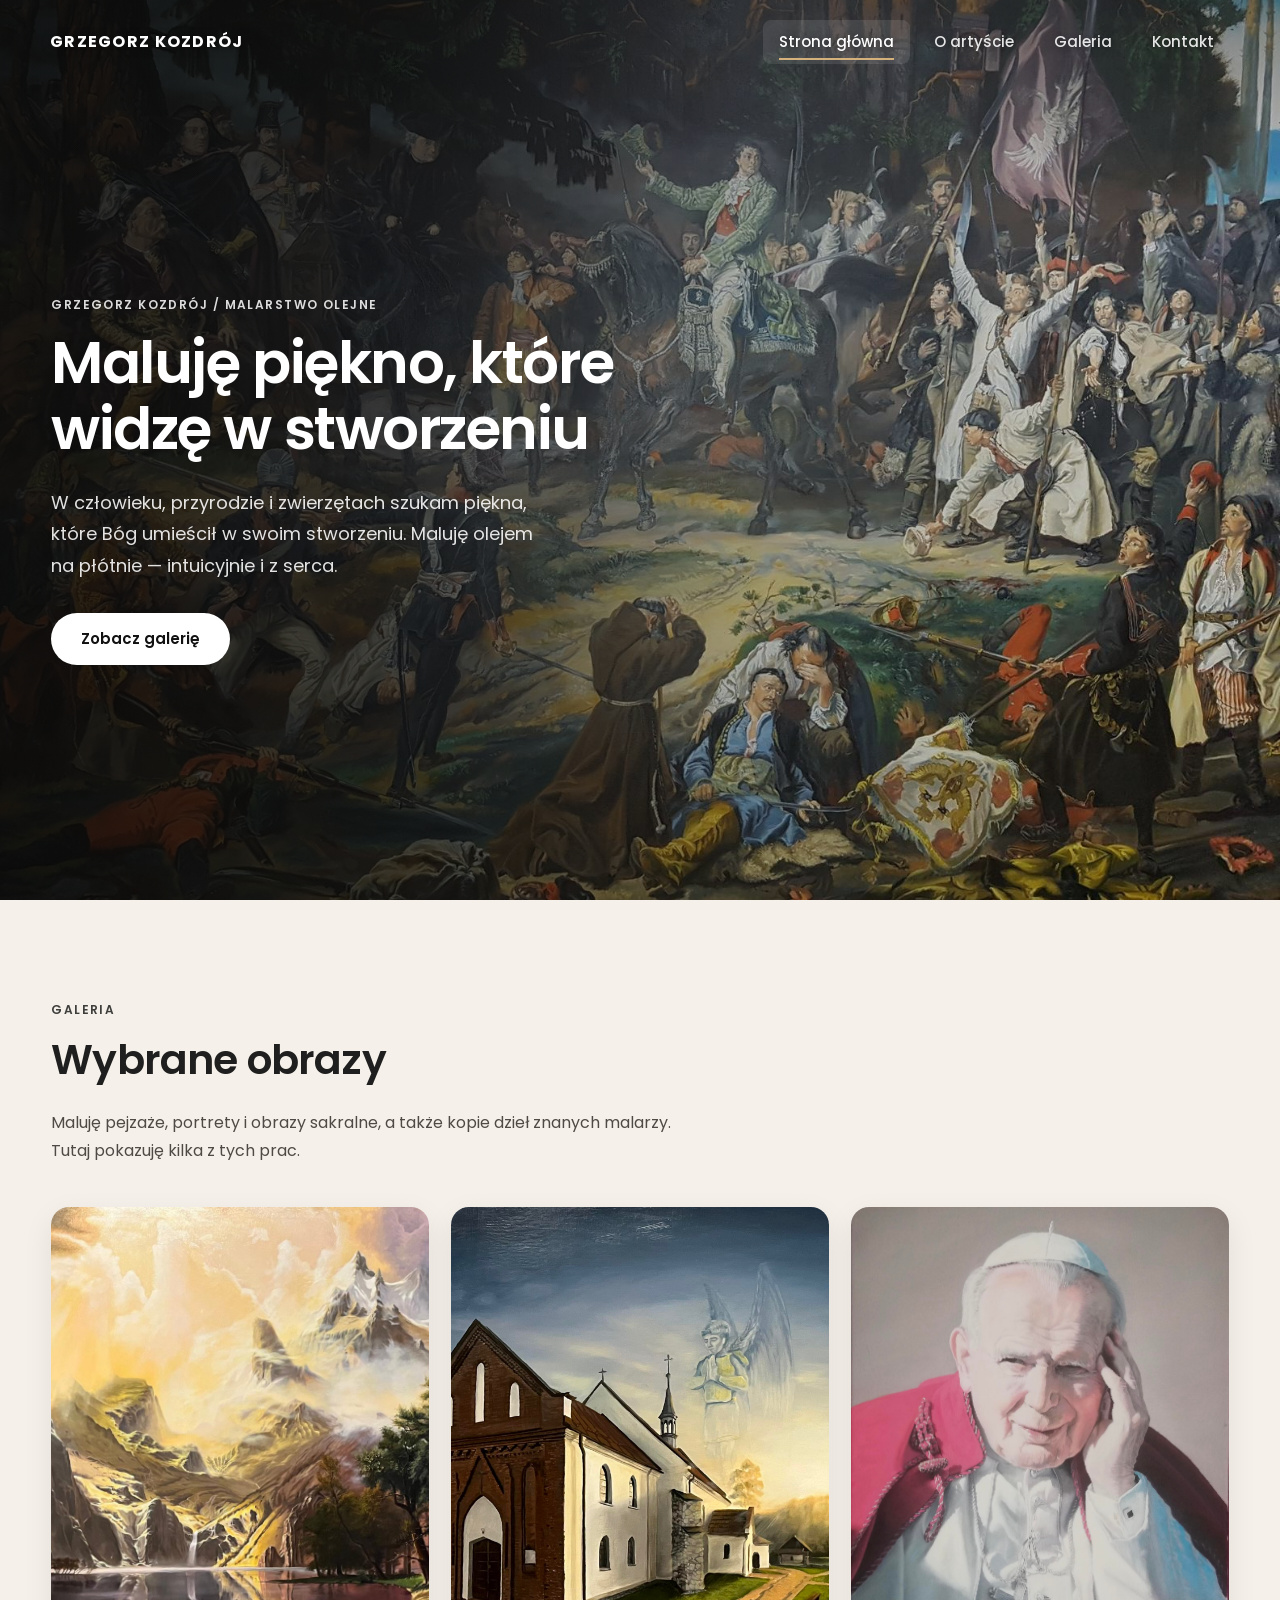
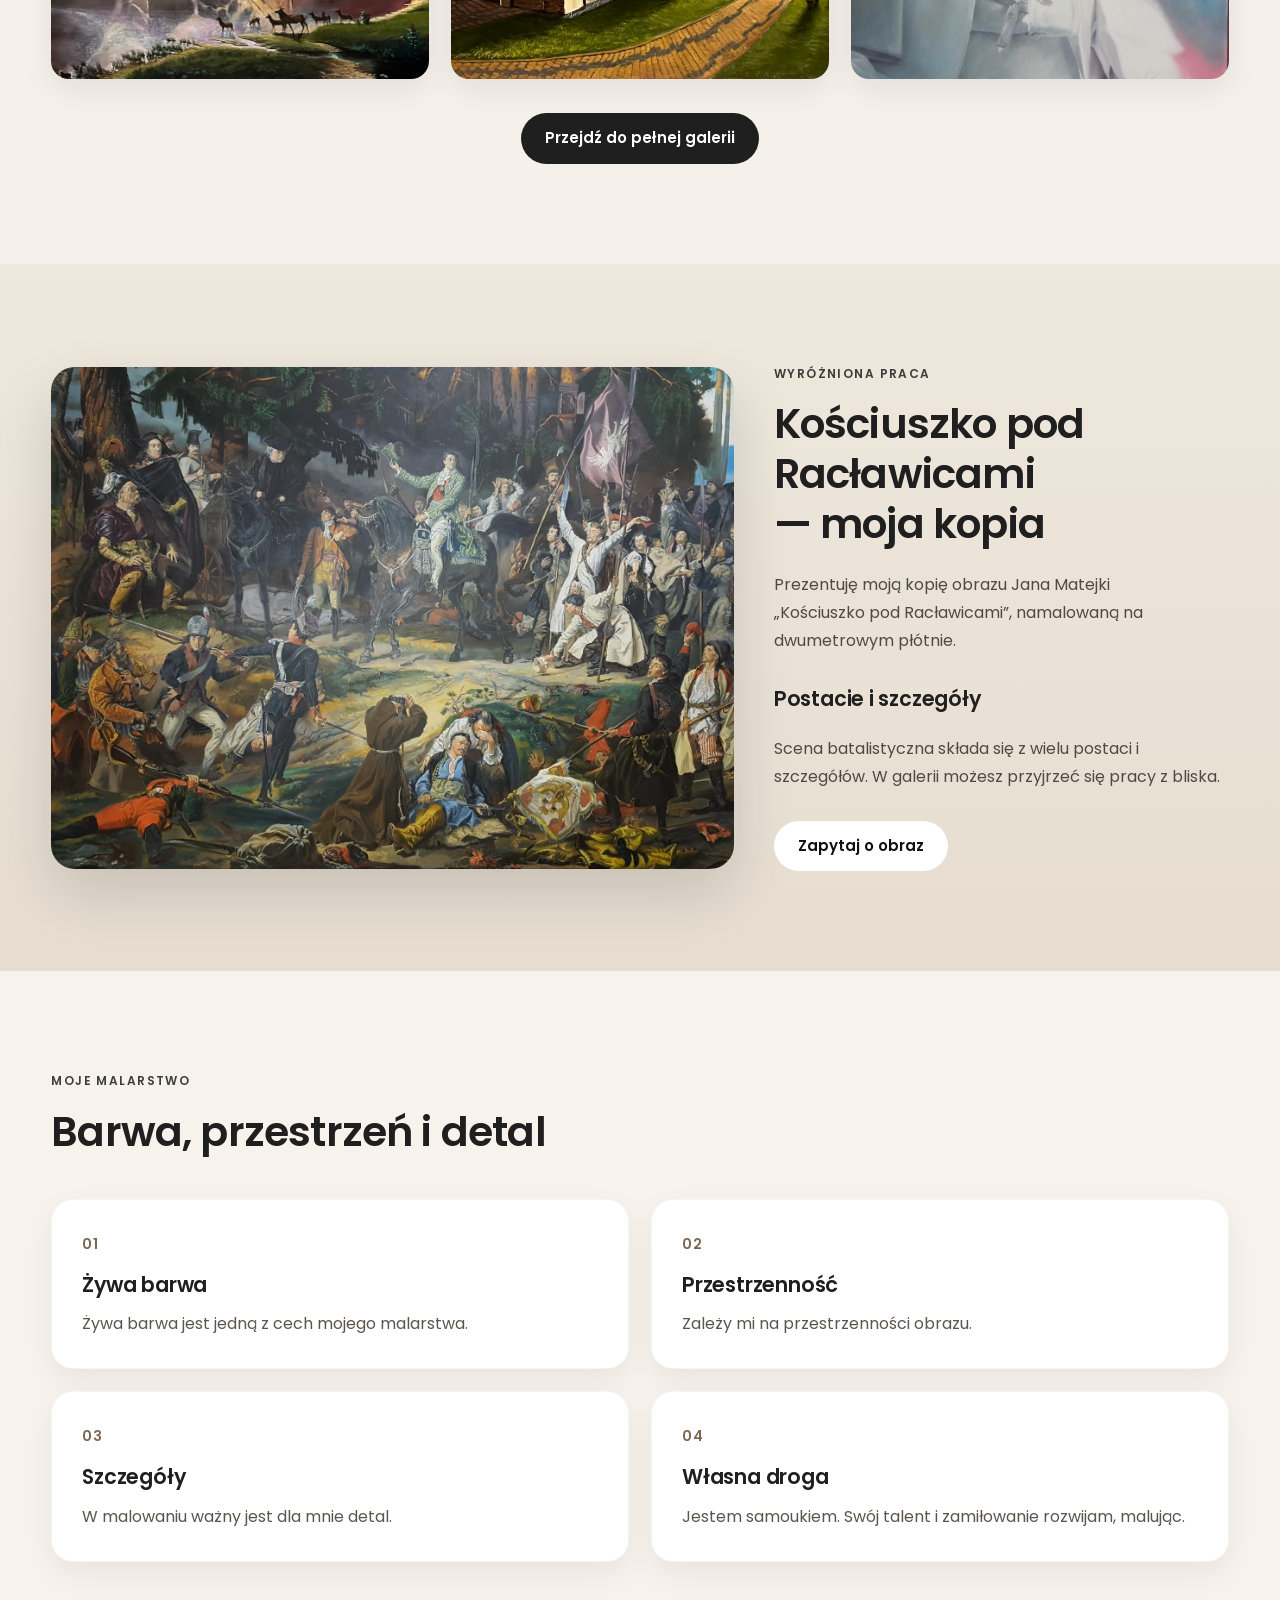
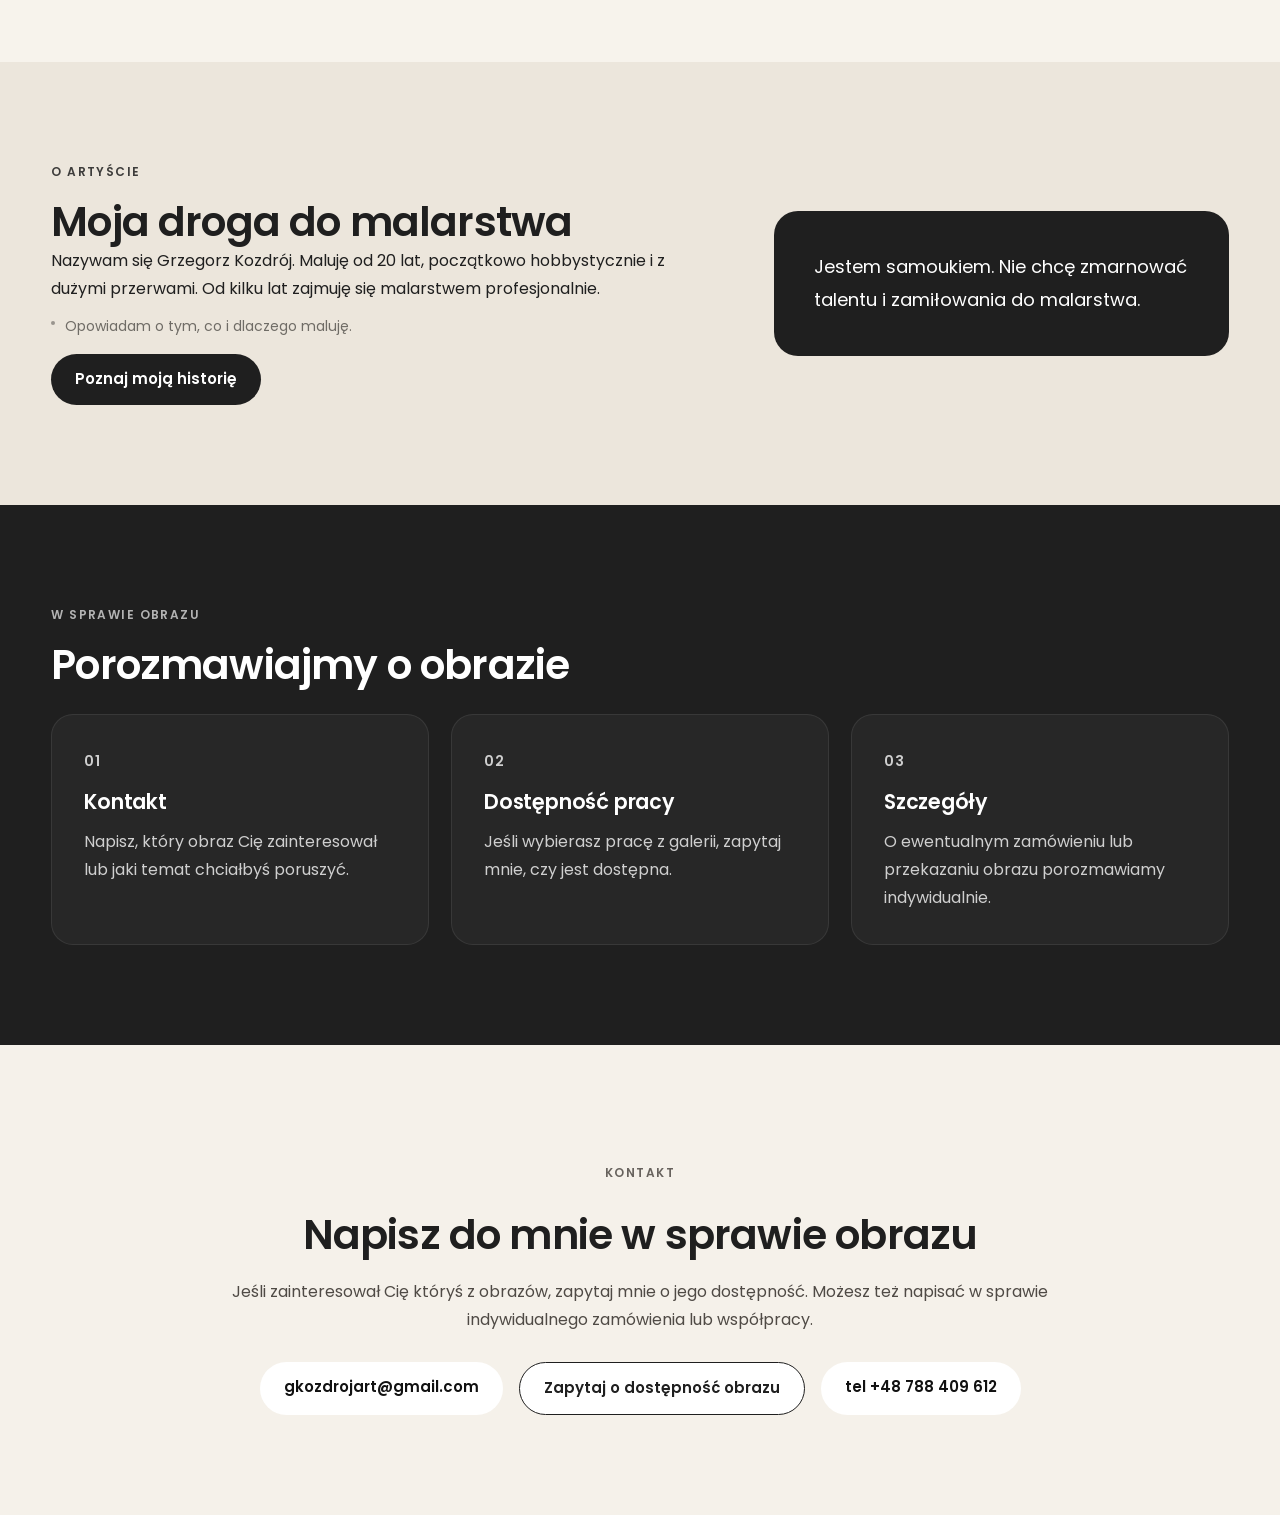
==== commit 021f65be: "Opublikuj zatwierdzone teksty i kontakt mobilny, usuń demo" ====
--- a/index.html
+++ b/index.html
@@ -3,23 +3,23 @@
 <head>
   <meta charset="UTF-8" />
   <meta name="viewport" content="width=device-width, initial-scale=1.0" />
-  <title>Grzegorz Kozdrój | Malarstwo współczesne i obrazy do wnętrz</title>
-  <meta name="description" content="Portfolio Grzegorza Kozdroja — malarstwo współczesne, wyraziste obrazy do nowoczesnych wnętrz, galeria prac oraz kontakt w sprawie dostępności obrazów." />
+  <title>Grzegorz Kozdrój — malarstwo olejne</title>
+  <meta name="description" content="Maluję olejem na płótnie, szukając piękna Bożego stworzenia. Poznaj moje malarstwo, obejrzyj wybrane prace i napisz do mnie w sprawie obrazu." />
   <meta name="robots" content="index, follow" />
   <link rel="canonical" href="https://grzegorzkozdroj.pl/" />
   <meta property="og:image:width" content="1200" />
   <meta property="og:image:height" content="630" />
   <meta property="og:type" content="website" />
   <meta property="og:locale" content="pl_PL" />
-  <meta property="og:title" content="Grzegorz Kozdrój | Malarstwo współczesne i obrazy do wnętrz" />
-  <meta property="og:description" content="Portfolio Grzegorza Kozdroja — wybrane obrazy, galeria prac i kontakt w sprawie dostępności obrazów." />
+  <meta property="og:title" content="Grzegorz Kozdrój — malarstwo olejne" />
+  <meta property="og:description" content="Maluję olejem na płótnie, szukając piękna Bożego stworzenia. Poznaj moje malarstwo, obejrzyj wybrane prace i napisz do mnie w sprawie obrazu." />
   <meta property="og:url" content="https://grzegorzkozdroj.pl/" />
   <meta property="og:image" content="https://grzegorzkozdroj.pl/images/og-image2.png" />
   <meta property="og:image:alt" content="Wybrana praca malarska Grzegorza Kozdroja" />
 
   <meta name="twitter:card" content="summary_large_image" />
-  <meta name="twitter:title" content="Grzegorz Kozdrój | Malarstwo współczesne i obrazy do wnętrz" />
-  <meta name="twitter:description" content="Portfolio Grzegorza Kozdroja — wybrane obrazy, galeria prac i kontakt w sprawie dostępności obrazów." />
+  <meta name="twitter:title" content="Grzegorz Kozdrój — malarstwo olejne" />
+  <meta name="twitter:description" content="Maluję olejem na płótnie, szukając piękna Bożego stworzenia. Poznaj moje malarstwo, obejrzyj wybrane prace i napisz do mnie w sprawie obrazu." />
   <meta name="twitter:image" content="https://grzegorzkozdroj.pl/images/og-image2.png" />
   <link rel="preconnect" href="https://fonts.googleapis.com" />
   <link rel="preconnect" href="https://fonts.gstatic.com" crossorigin />
@@ -81,14 +81,13 @@
     </nav>
   </header>
   <header class="hero">
-    
+
 
     <div class="hero-content">
-      <p class="hero-subtitle">Malarstwo / Emocje / Forma</p>
-      <h1>Obrazy, które definiują przestrzeń</h1>
+      <p class="hero-subtitle">Grzegorz Kozdrój / Malarstwo olejne</p>
+      <h1>Maluję piękno, które widzę w stworzeniu</h1>
       <p class="hero-text">
-        Nie są dodatkiem do wnętrza — są jego punktem centralnym.
-        Dla osób, które chcą czegoś więcej niż dekoracji.   
+        W człowieku, przyrodzie i zwierzętach szukam piękna, które Bóg umieścił w swoim stworzeniu. Maluję olejem na płótnie — intuicyjnie i z serca.
       </p>
       <a href="galeria.html" class="btn">Zobacz galerię</a>
     </div>
@@ -99,23 +98,21 @@
       <div class="container">
         <div class="section-heading">
           <p class="eyebrow">Galeria</p>
-          <h2 id="wybrane-prace">Wybrane obrazy Grzegorza Kozdroja</h2>
+          <h2 id="wybrane-prace">Wybrane obrazy</h2>
         </div>
         <p class="intro-text">
-            To nie jest przypadkowa kolekcja.
-            To wybór prac, które najlepiej odnajdują się w nowoczesnych wnętrzach —
-            jako mocny, charakterystyczny akcent.
+            Maluję pejzaże, portrety i obrazy sakralne, a także kopie dzieł znanych malarzy. Tutaj pokazuję kilka z tych prac.
         </p>
 
         <div class="preview-grid">
           <article class="preview-card">
-            <img src="images/gallery-item4.jpg" alt="Obraz Grzegorza Kozdroja — malarstwo współczesne do nowoczesnego wnętrza" loading="lazy">
+            <img src="images/gallery-item4.jpg" alt="Kopia obrazu Alberta Bierstadta Among the Sierra Nevada, California — wykonanie Grzegorza Kozdroja" loading="lazy">
           </article>
           <article class="preview-card">
-            <img src="images/gallery-item8.jpg" alt="Wyrazisty obraz Grzegorza Kozdroja do przestrzeni prywatnej lub reprezentacyjnej" loading="lazy">
+            <img src="images/gallery-item8.jpg" alt="Kościół i anioł — obraz Grzegorza Kozdroja" loading="lazy">
           </article>
           <article class="preview-card">
-            <img src="images/gallery-item11.jpg" alt="Praca malarska Grzegorza Kozdroja z naciskiem na kolor, formę i emocję" loading="lazy">
+            <img src="images/gallery-item11.jpg" alt="Portret Jana Pawła II autorstwa Grzegorza Kozdroja" loading="lazy">
           </article>
         </div>
 
@@ -127,17 +124,17 @@
     <section class="featured-work" id="wyrozniona-praca">
       <div class="container featured-grid">
         <div class="featured-image-wrap">
-          <img src="images/gallery-item3.jpg" alt="Wyróżniona praca Grzegorza Kozdroja — obraz budujący atmosferę wnętrza" loading="lazy" />
+          <img src="images/gallery-item3.jpg" alt="Kopia obrazu Jana Matejki Kościuszko pod Racławicami — wykonanie Grzegorza Kozdroja" loading="lazy" />
         </div>
 
         <div class="featured-content">
           <p class="eyebrow">Wyróżniona praca</p>
-          <h2>Mistrzostwo Klasyki w Nowym Wymiarze</h2>
+          <h2>Kościuszko pod Racławicami — moja kopia</h2>
           <p class="featured-text">
-            To nie jest zwykła reprodukcja – to świadectwo najwyższych umiejętności warsztatowych i pasji do wielkiego malarstwa. Prezentowana praca to autorska kopia monumentalnego dzieła Jana Matejki „Kościuszko pod Racławicami”, przeniesiona na imponujące, dwumetrowe płótno.
+            Prezentuję moją kopię obrazu Jana Matejki „Kościuszko pod Racławicami”, namalowaną na dwumetrowym płótnie.
           </p>
-          <h3>Kunszt i Precyzja</h3>
-          <p class="featured-text">Namalowanie tak złożonej kompozycji na dużą skalę wymaga od artysty czegoś więcej niż techniki – wymaga zrozumienia wizji mistrza i niezwykłej cierpliwości w oddaniu każdego detalu batalistycznej sceny.</p>
+          <h3>Postacie i szczegóły</h3>
+          <p class="featured-text">Scena batalistyczna składa się z wielu postaci i szczegółów. W galerii możesz przyjrzeć się pracy z bliska.</p>
           <a href="#kontakt" class="btn">Zapytaj o obraz</a>
         </div>
       </div>
@@ -146,33 +143,33 @@
     <section class="value-section" id="dlaczego-te-obrazy">
       <div class="container">
         <div class="section-heading value-heading">
-          <p class="eyebrow">Dlaczego te obrazy</p>
-          <h2>Prace tworzone z myślą o realnej obecności w przestrzeni</h2>
+          <p class="eyebrow">Moje malarstwo</p>
+          <h2>Barwa, przestrzeń i detal</h2>
         </div>
 
         <div class="value-grid">
           <article class="value-card">
             <span class="value-number">01</span>
-            <h3>Centrum wnętrza</h3>
-            <p>Obraz nie pełni roli dodatku. Ma przyciągać wzrok i porządkować charakter całej przestrzeni.</p>
+            <h3>Żywa barwa</h3>
+            <p>Żywa barwa jest jedną z cech mojego malarstwa.</p>
           </article>
 
           <article class="value-card">
             <span class="value-number">02</span>
-            <h3>Autorski charakter</h3>
-            <p>Każda praca powstaje jako osobna wypowiedź malarska, z naciskiem na światło, formę i emocję.</p>
+            <h3>Przestrzenność</h3>
+            <p>Zależy mi na przestrzenności obrazu.</p>
           </article>
 
           <article class="value-card">
             <span class="value-number">03</span>
-            <h3>Wyrazista obecność</h3>
-            <p>To obrazy, które mają budować nastrój i zostawać z odbiorcą na dłużej niż pierwsze wrażenie.</p>
+            <h3>Szczegóły</h3>
+            <p>W malowaniu ważny jest dla mnie detal.</p>
           </article>
 
           <article class="value-card">
             <span class="value-number">04</span>
-            <h3>Dopasowanie do miejsca</h3>
-            <p>Wybrane prace dobrze odnajdują się zarówno w prywatnych wnętrzach, jak i bardziej reprezentacyjnych przestrzeniach.</p>
+            <h3>Własna droga</h3>
+            <p>Jestem samoukiem. Swój talent i zamiłowanie rozwijam, malując.</p>
           </article>
         </div>
       </div>
@@ -182,19 +179,17 @@
       <div class="container about-grid">
         <div class="about-text">
           <p class="eyebrow">O artyście</p>
-          <h2>Malarstwo jako osobisty język wyrazu</h2>
+          <h2>Moja droga do malarstwa</h2>
           <p>
-            Twórczość Grzegorza Kozdroja koncentruje się na obrazie jako centralnym elemencie przestrzeni.
-            Każda praca powstaje z myślą o tym, jak będzie funkcjonować we wnętrzu —
-            jak przyciąga wzrok, buduje nastrój i nadaje charakter.
+            Nazywam się Grzegorz Kozdrój. Maluję od 20 lat, początkowo hobbystycznie i z dużymi przerwami. Od kilku lat zajmuję się malarstwem profesjonalnie.
           </p>
-          <p class="microcopy">Poznaj proces, podejście i historię stojącą za każdą pracą.</p>
-          <a href="artysta.html" class="btn btn-secondary">Poznaj artystę</a>
+          <p class="microcopy">Opowiadam o tym, co i dlaczego maluję.</p>
+          <a href="artysta.html" class="btn btn-secondary">Poznaj moją historię</a>
         </div>
 
         <div class="about-box">
           <p>
-            Każdy obraz to osobna opowieść — budowana kolorem, fakturą i emocją.
+            Jestem samoukiem. Nie chcę zmarnować talentu i zamiłowania do malarstwa.
           </p>
         </div>
       </div>
@@ -203,27 +198,27 @@
     <section class="process-section" id="proces-wspolpracy">
       <div class="container">
         <div class="section-heading process-heading">
-          <p class="eyebrow">Proces współpracy</p>
-          <h2>Prosta droga od pierwszego kontaktu do wybranej pracy</h2>
+          <p class="eyebrow">W sprawie obrazu</p>
+          <h2>Porozmawiajmy o obrazie</h2>
         </div>
 
         <div class="process-grid">
           <article class="process-card">
             <span class="process-step">01</span>
             <h3>Kontakt</h3>
-            <p>Pierwsza rozmowa pozwala określić potrzeby, typ przestrzeni i kierunek, który najlepiej odpowiada oczekiwaniom.</p>
+            <p>Napisz, który obraz Cię zainteresował lub jaki temat chciałbyś poruszyć.</p>
           </article>
 
           <article class="process-card">
             <span class="process-step">02</span>
-            <h3>Dobór pracy</h3>
-            <p>Na tym etapie wybierana jest konkretna praca lub ustalany jest zakres indywidualnego zamówienia.</p>
+            <h3>Dostępność pracy</h3>
+            <p>Jeśli wybierasz pracę z galerii, zapytaj mnie, czy jest dostępna.</p>
           </article>
 
           <article class="process-card">
             <span class="process-step">03</span>
-            <h3>Realizacja</h3>
-            <p>Ostatni krok to finalizacja ustaleń, przygotowanie obrazu i przejście do przekazania lub dalszej współpracy.</p>
+            <h3>Szczegóły</h3>
+            <p>O ewentualnym zamówieniu lub przekazaniu obrazu porozmawiamy indywidualnie.</p>
           </article>
         </div>
       </div>
@@ -234,15 +229,15 @@
         <div class="testimonial-home-media">
           <img src="images/image.png" alt="Osoba wypowiadająca się o twórczości Grzegorza Kozdroja" />
         </div>
-  
+
         <div class="testimonial-home-content">
           <p class="eyebrow">Opinia o twórczości</p>
           <h2 id="opinia-o-tworczosci-home">Malarstwo docenione przez osoby związane ze sztuką</h2>
-  
+
           <blockquote class="testimonial-home-quote">
             „Twórczość Grzegorza Kozdroja wyróżnia się wyczuciem koloru, uważnością na detal oraz umiejętnością budowania nastroju obrazu. To malarstwo prowadzone z wrażliwością i autentycznym zrozumieniem tradycji.”
           </blockquote>
-  
+
           <div class="testimonial-home-author">
             <strong>Imię i nazwisko do uzupełnienia</strong>
             <span>Nauczycielka malarstwa / ekspertka — do doprecyzowania</span>
@@ -254,10 +249,9 @@
     <section class="contact" id="kontakt">
       <div class="container contact-box">
         <p class="eyebrow">Kontakt</p>
-        <h2>Zainteresowany pracami lub współpracą?</h2>
+        <h2>Napisz do mnie w sprawie obrazu</h2>
         <p>
-          Skontaktuj się, aby zapytać o dostępność obrazów, indywidualne zamówienia
-          lub możliwość współpracy.
+          Jeśli zainteresował Cię któryś z obrazów, zapytaj mnie o jego dostępność. Możesz też napisać w sprawie indywidualnego zamówienia lub współpracy.
         </p>
         <div class="contact-actions">
           <a href="mailto:gkozdrojart@gmail.com" class="btn">gkozdrojart@gmail.com</a>
@@ -268,5 +262,9 @@
     </section>
   </main>
   <script src="artysta.js"></script>
+  <a class="mobile-contact" href="#kontakt" aria-label="Przejdź do kontaktu">
+    <svg viewBox="0 0 24 24" fill="none" aria-hidden="true" focusable="false"><path d="M20 11.5a7.5 7.5 0 0 1-7.5 7.5H6l-3 2V11.5a8.5 8.5 0 0 1 17 0Z"/><path d="M8 10h8M8 14h5"/></svg>
+  </a>
+  <script src="mobile-contact.js"></script>
 </body>
-</html>+</html>
--- a/style.css
+++ b/style.css
@@ -3,35 +3,35 @@
     padding: 0;
     box-sizing: border-box;
   }
-  
+
   html {
     scroll-behavior: smooth;
     overflow-x: hidden;
   }
-  
+
   body {
     background: #f5f1ea;
     color: #1f1f1f;
     width: 100%;
     overflow-x: hidden;
   }
-  
+
   img {
     width: 100%;
     display: block;
   }
-  
+
   a {
     text-decoration: none;
     color: inherit;
   }
-  
+
   .container {
     width: min(1180px, 92%);
     max-width: 100%;
     margin: 0 auto;
   }
-  
+
   .hero {
     min-height: 100vh;
     background:
@@ -43,8 +43,8 @@
     justify-content: space-between;
     padding: 24px 0 60px;
   }
-  
-  
+
+
 /* HEADER */
 
 .site-header {
@@ -114,7 +114,7 @@
 .mobile-nav {
   display: none;
 }
-  
+
   .hero-content {
     width: min(1180px, 92%);
     margin: 0 auto;
@@ -122,25 +122,25 @@
     overflow: hidden;
     padding-top: 112px;
   }
-  
+
   .hero-subtitle,
   .eyebrow {
     margin-bottom: 16px;
     opacity: 0.85;
   }
-  
+
   .hero h1 {
     margin-bottom: 22px;
     max-width: 100%;
     overflow-wrap: anywhere;
   }
-  
+
   .hero-text {
     max-width: 620px;
     margin-bottom: 28px;
     color: rgba(255, 255, 255, 0.88);
   }
-  
+
   .btn {
     display: inline-block;
     padding: 14px 24px;
@@ -149,17 +149,17 @@
     color: #111111;
     transition: transform 0.2s ease, opacity 0.2s ease;
   }
-  
+
   .btn:hover {
     transform: translateY(-1px);
     opacity: 0.95;
   }
-  
+
   .btn-secondary {
     background: #1f1f1f;
     color: #ffffff;
   }
-  
+
   .intro,
   .featured-work,
   .value-section,
@@ -168,36 +168,36 @@
   .contact {
     padding: 100px 0;
   }
-  
+
 /* THEMES SECTION */
 .themes {
     padding: 100px 0;
     background: linear-gradient(180deg, #f5f1ea 0%, #efe8dd 100%);
   }
-  
+
   .themes-grid {
     display: grid;
     grid-template-columns: 1fr 1.1fr;
     gap: 48px;
     align-items: start;
   }
-  
+
   .themes-intro h2 {
     margin-top: 14px;
   }
-  
+
   .themes-intro p:last-child {
     margin-top: 18px;
     max-width: 520px;
     color: #4f4a45;
   }
-  
+
   .themes-columns {
     display: grid;
     grid-template-columns: repeat(2, 1fr);
     gap: 22px;
   }
-  
+
   .theme-block {
     background: #ffffff;
     padding: 28px;
@@ -205,15 +205,15 @@
     border: 1px solid rgba(0,0,0,0.04);
     transition: transform 0.25s ease, box-shadow 0.25s ease;
   }
-  
+
   .theme-block h3 {
     margin-bottom: 10px;
   }
-  
+
   .theme-block p {
     color: #6b645d;
   }
-  
+
   /* bardzo subtelny efekt */
   .theme-block:hover {
     transform: translateY(-2px);
@@ -223,20 +223,20 @@
   .section-heading {
     margin-bottom: 24px;
   }
-  
+
 .intro-text {
     max-width: 760px;
     margin-bottom: 42px;
     color: #4f4a45;
   }
-  
+
   .preview-grid {
     display: grid;
     grid-template-columns: repeat(3, 1fr);
     gap: 22px;
     margin-bottom: 34px;
   }
-  
+
   .preview-card {
     background: #ffffff;
     border-radius: 18px;
@@ -244,45 +244,45 @@
     box-shadow: 0 10px 30px rgba(0, 0, 0, 0.08);
     aspect-ratio: 4 / 5;
   }
-  
+
   .preview-card img {
     height: 100%;
     object-fit: cover;
   }
-  
+
   .center {
     text-align: center;
   }
-  
+
   .about {
     background: #ece6dc;
   }
-  
+
   .about-grid {
     display: grid;
     grid-template-columns: 1.2fr 0.8fr;
     gap: 40px;
     align-items: center;
   }
-  
+
   .about-text p:last-child {
     margin-top: 20px;
     max-width: 700px;
     color: #4f4a45;
   }
-  
+
   .about-box {
     background: #1f1f1f;
     color: #ffffff;
     padding: 40px;
     border-radius: 24px;
   }
-  
+
   .contact-box {
     text-align: center;
     max-width: 860px;
   }
-  
+
   .contact-box p {
     margin: 18px auto 28px;
     color: #4f4a45;
@@ -477,11 +477,11 @@
     border-color var(--transition),
     transform var(--transition);
 }
-  
+
   .mobile-menu-btn:hover {
     transform: translateY(-1px);
   }
-  
+
 .mobile-menu-btn span {
   width: 18px;
   height: 2px;
@@ -490,20 +490,20 @@
   display: block;
   transition: transform var(--transition), opacity var(--transition);
 }
-  
+
   .mobile-menu-btn.is-active span:first-child {
     transform: translateY(4px) rotate(45deg);
   }
-  
+
   .mobile-menu-btn.is-active span:last-child {
     transform: translateY(-4px) rotate(-45deg);
   }
-  
+
   .mobile-nav {
     display: none;
   }
 
-  
+
 /* MOBILE */
 @media (max-width: 900px) {
   .themes-grid,
@@ -806,7 +806,7 @@
   .mobile-menu-btn {
     display: inline-flex;
   }
-  
+
   .mobile-nav {
     display: block;
     max-height: 0;
@@ -954,14 +954,14 @@
   .microcopy {
     margin-top: 12px;
     margin-bottom: 16px;
-  
+
     color: rgba(29, 27, 24, 0.6);
-  
+
     max-width: 420px;
     position: relative;
     padding-left: 14px;
   }
-  
+
   .microcopy::before {
     content: "";
     position: absolute;
--- a/navigation.css
+++ b/navigation.css
@@ -251,3 +251,51 @@
     border-bottom-color: rgba(242, 237, 229, 0.12);
   }
 }
+
+/* Contact shortcut on mobile, only on home and artist pages. */
+.mobile-contact { display: none; }
+@media (max-width: 900px) {
+  body:has(.mobile-contact) { padding-bottom: calc(92px + env(safe-area-inset-bottom, 0px)); }
+  .mobile-contact {
+    position: fixed;
+    z-index: 90;
+    right: 20px;
+    bottom: calc(20px + env(safe-area-inset-bottom, 0px));
+    display: inline-flex;
+    align-items: center;
+    justify-content: center;
+    width: 56px;
+    height: 56px;
+    min-height: 56px;
+    max-width: calc(100vw - 40px);
+    padding: 0;
+    border: 1px solid rgba(221, 191, 146, .38);
+    border-radius: 999px;
+    background: linear-gradient(135deg, #353029, #211e1a);
+    color: #faf4ea;
+    font: 500 14px/1.4 "Poppins", sans-serif;
+    letter-spacing: .01em;
+    text-decoration: none;
+    box-shadow: 0 8px 24px rgba(33, 26, 18, .22), 0 2px 5px rgba(33, 26, 18, .12), inset 0 1px 0 rgba(255, 255, 255, .07);
+    transition: transform 180ms ease, box-shadow 180ms ease;
+    -webkit-tap-highlight-color: transparent;
+  }
+  .mobile-contact > svg {
+    width: 25px;
+    height: 25px;
+    color: #dfbe8f;
+    stroke: currentColor;
+    stroke-width: 1.5;
+    stroke-linecap: round;
+    stroke-linejoin: round;
+  }
+  .mobile-contact:active { transform: translateY(2px); box-shadow: 0 3px 12px rgba(33, 26, 18, .2); }
+  .mobile-contact:focus-visible { outline: 3px solid #a67b49; outline-offset: 4px; }
+  .mobile-contact[hidden] { display: none; }
+}
+@media (hover: hover) and (max-width: 900px) {
+  .mobile-contact:hover { transform: translateY(-2px); box-shadow: 0 12px 28px rgba(33, 26, 18, .26); }
+}
+@media (prefers-reduced-motion: reduce) {
+  .mobile-contact { transition: none; }
+}
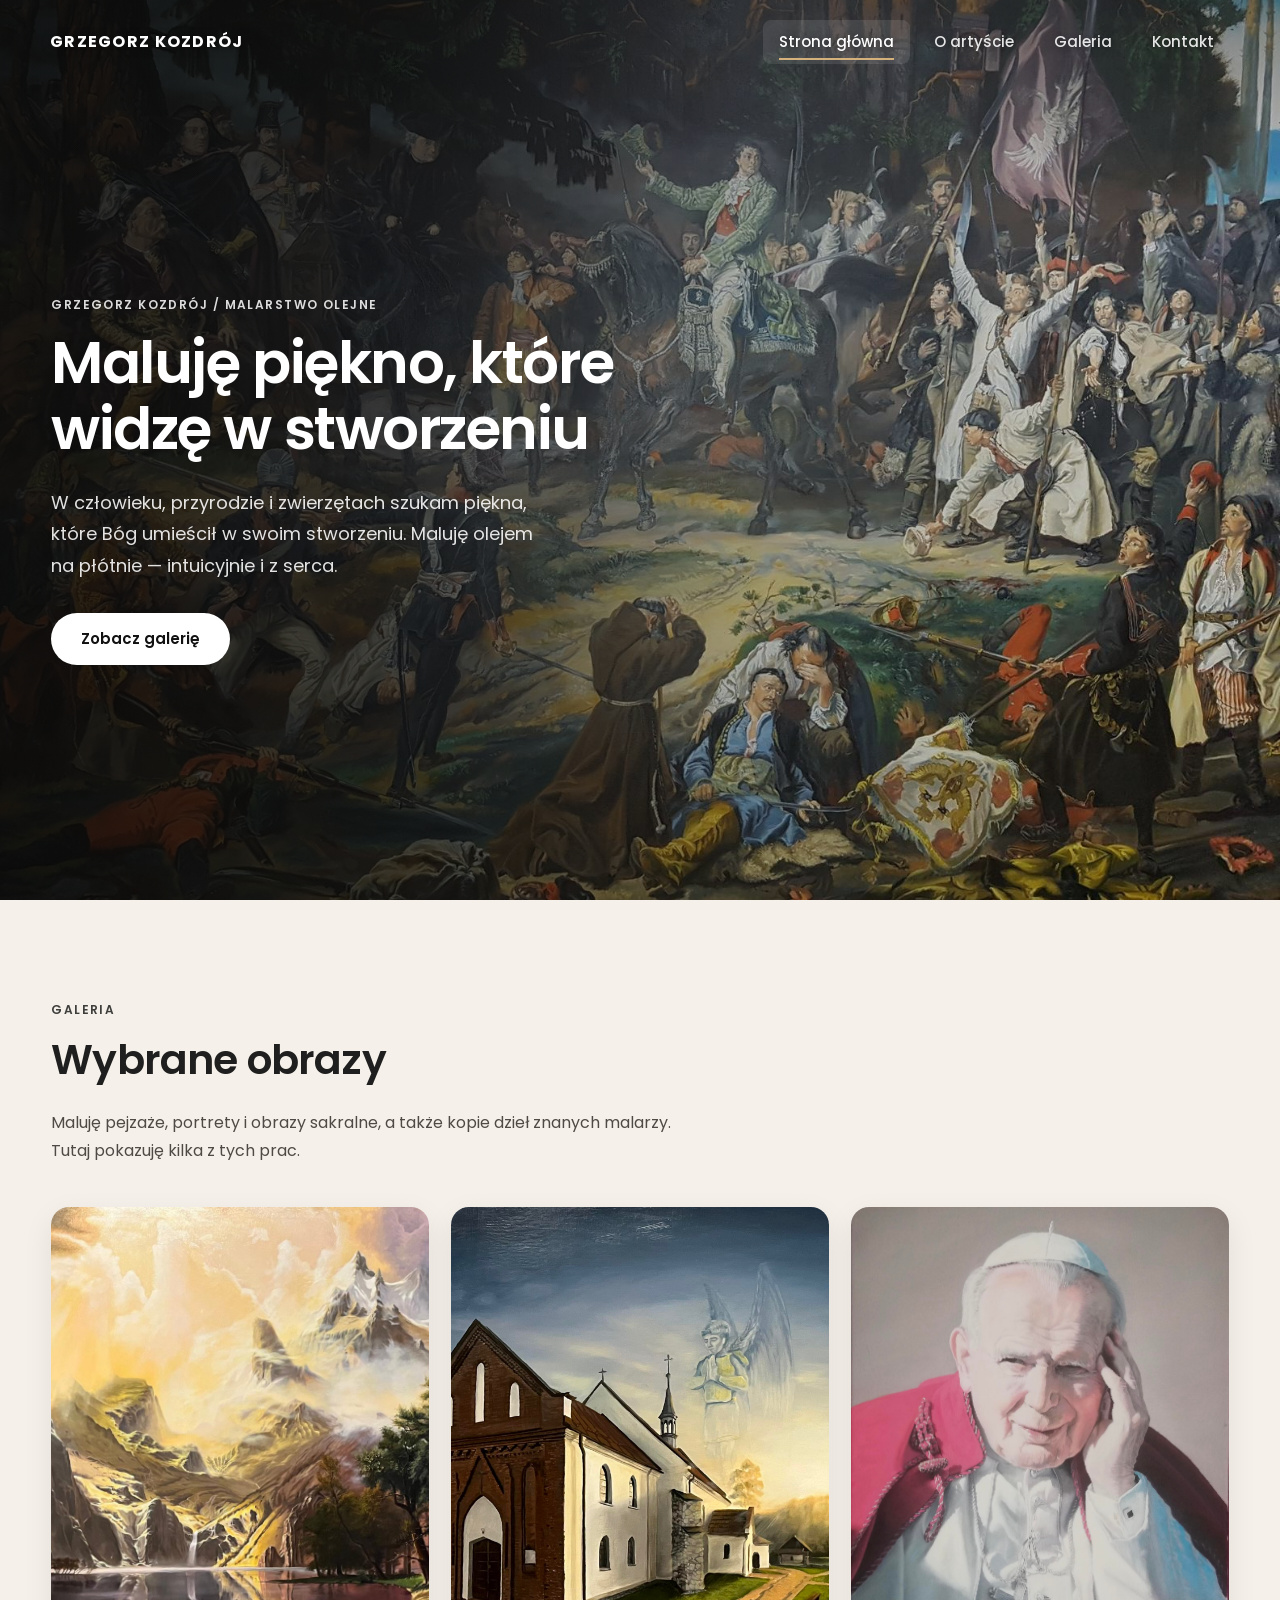
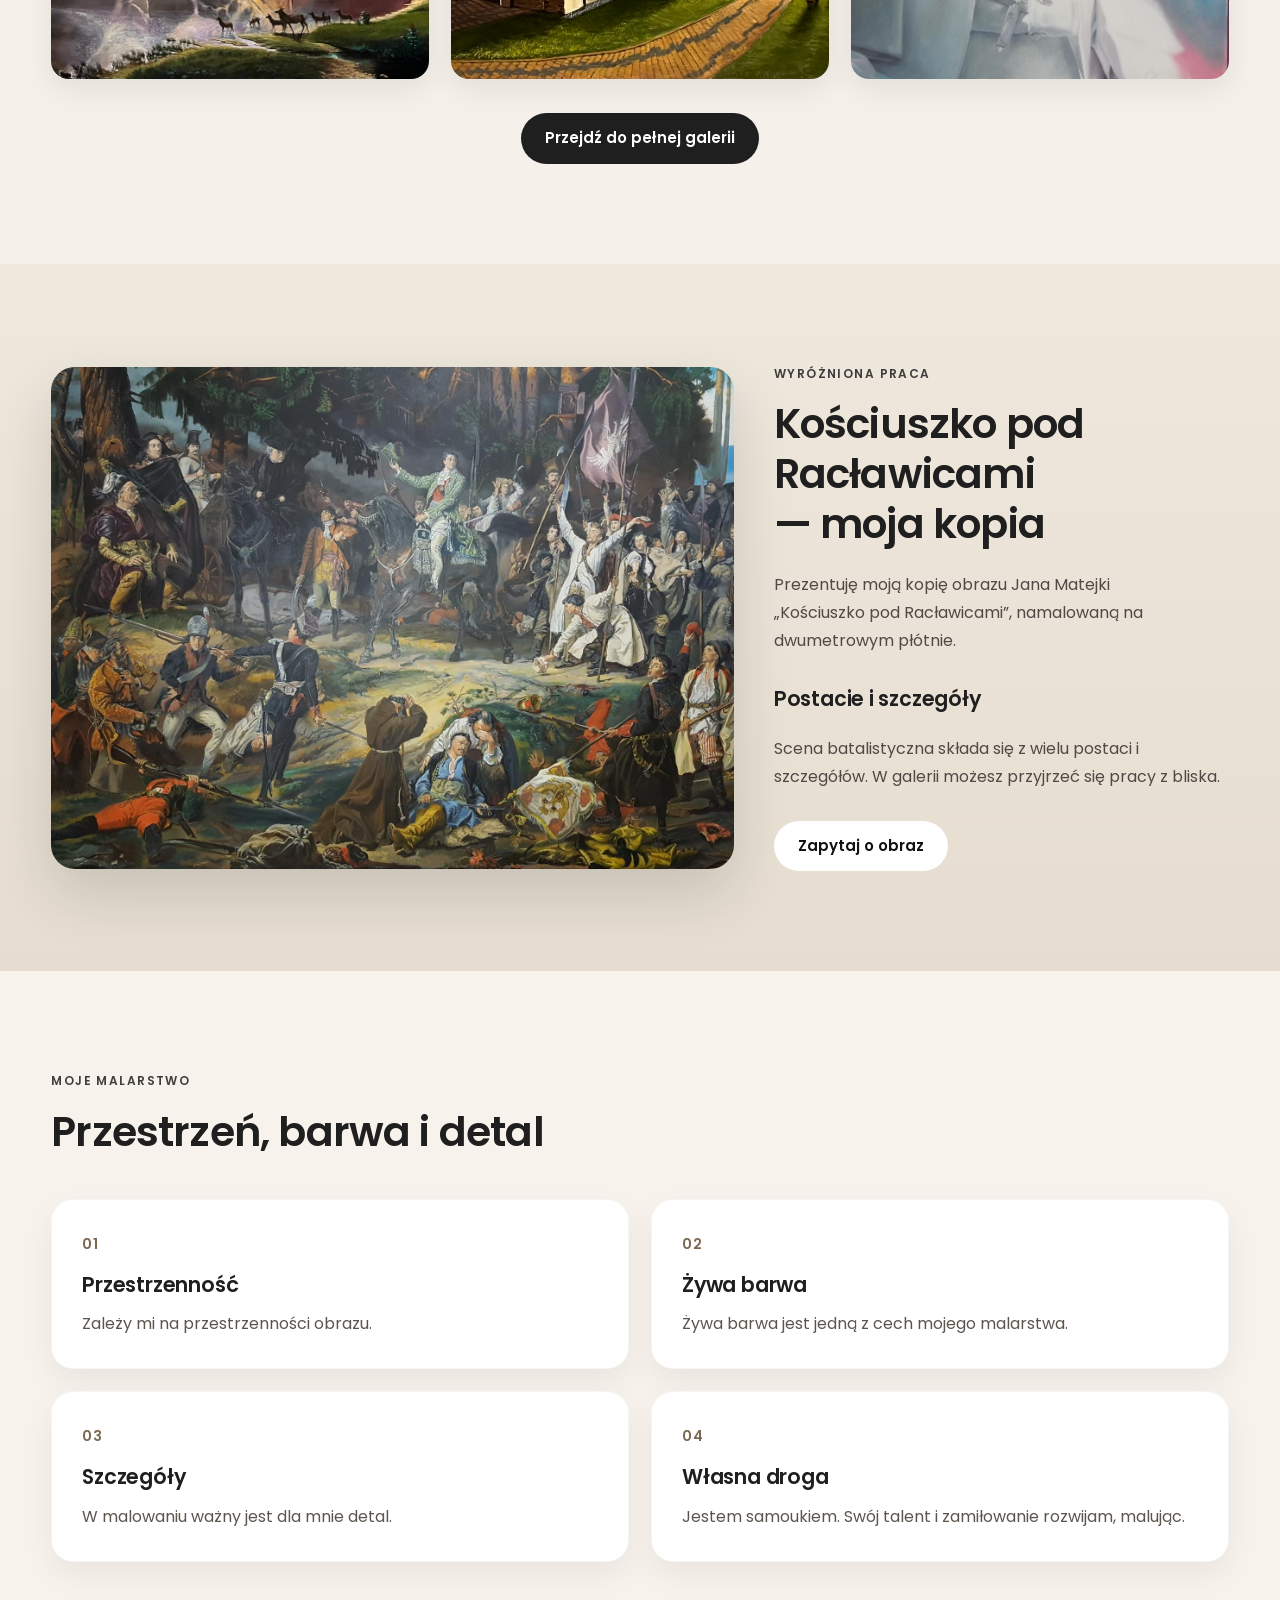
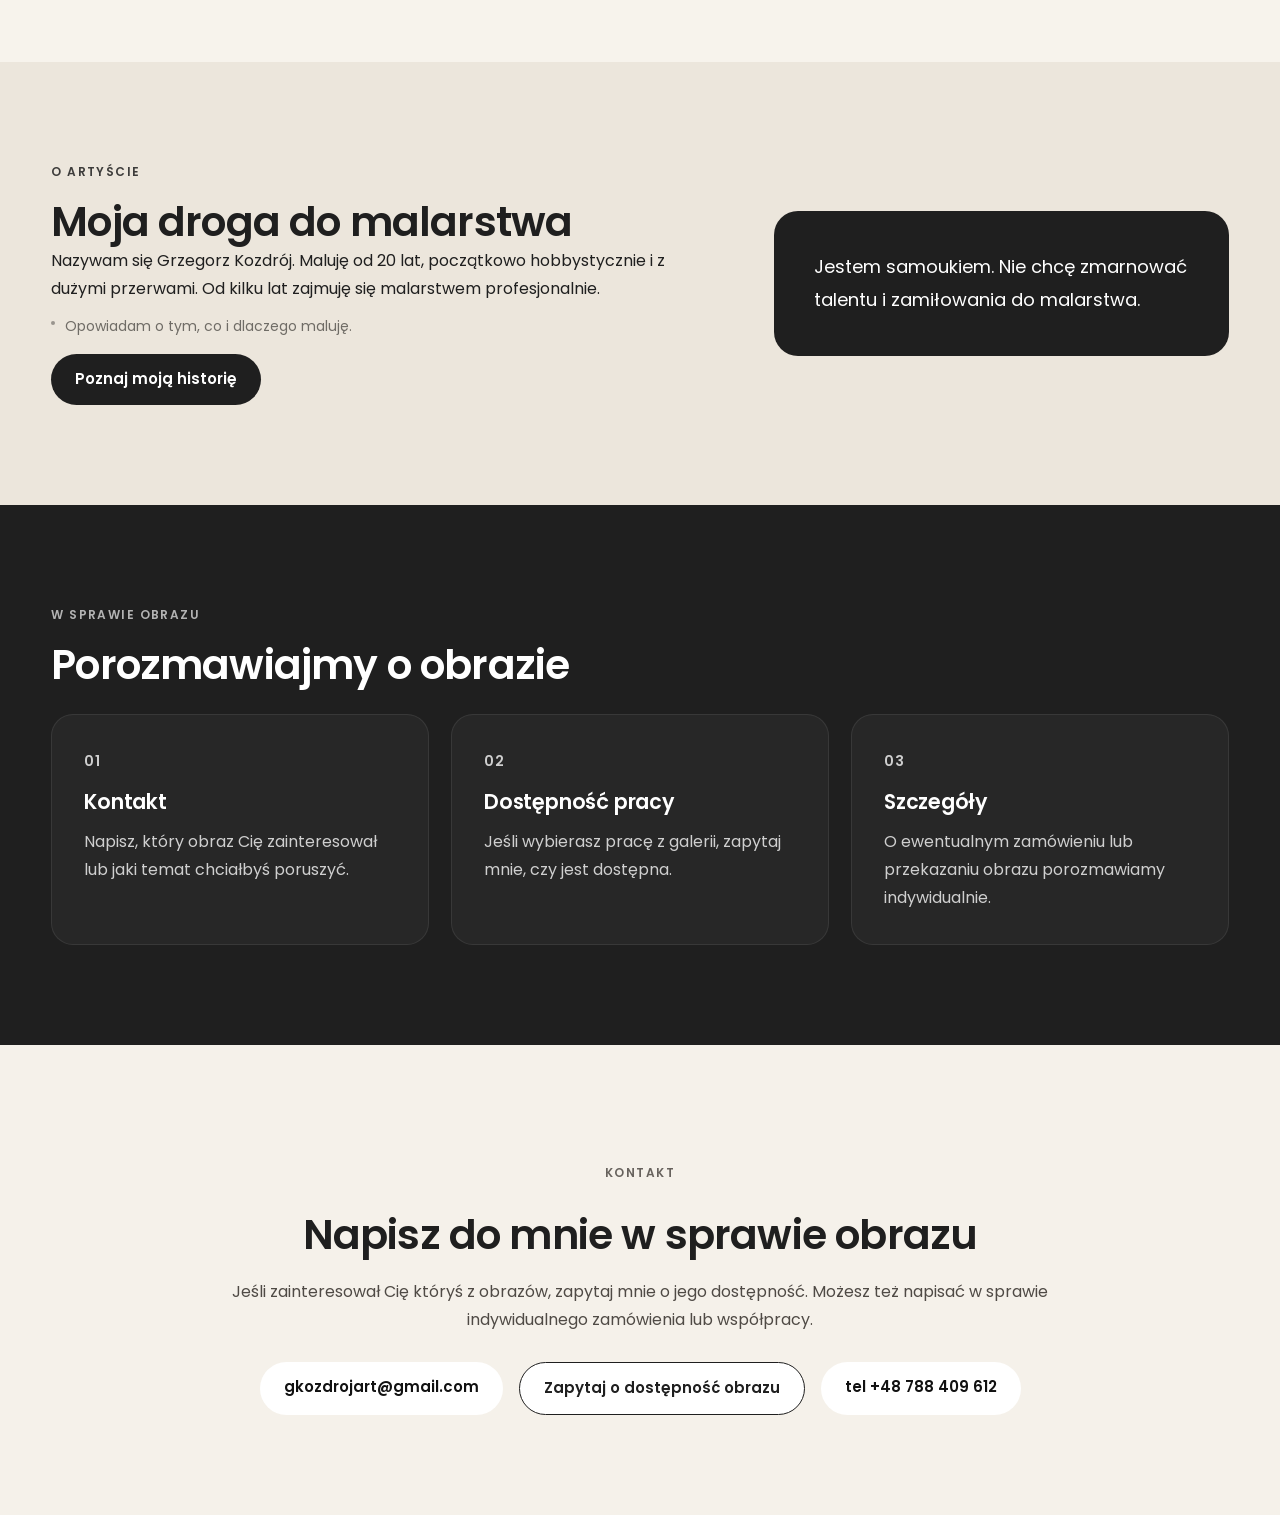
==== commit 0b8490bf: "Ustaw kolejność cech: przestrzeń, barwa, detal" ====
--- a/index.html
+++ b/index.html
@@ -144,20 +144,20 @@
       <div class="container">
         <div class="section-heading value-heading">
           <p class="eyebrow">Moje malarstwo</p>
-          <h2>Barwa, przestrzeń i detal</h2>
+          <h2>Przestrzeń, barwa i detal</h2>
         </div>
 
         <div class="value-grid">
           <article class="value-card">
             <span class="value-number">01</span>
+            <h3>Przestrzenność</h3>
+            <p>Zależy mi na przestrzenności obrazu.</p>
+          </article>
+
+          <article class="value-card">
+            <span class="value-number">02</span>
             <h3>Żywa barwa</h3>
             <p>Żywa barwa jest jedną z cech mojego malarstwa.</p>
-          </article>
-
-          <article class="value-card">
-            <span class="value-number">02</span>
-            <h3>Przestrzenność</h3>
-            <p>Zależy mi na przestrzenności obrazu.</p>
           </article>
 
           <article class="value-card">
